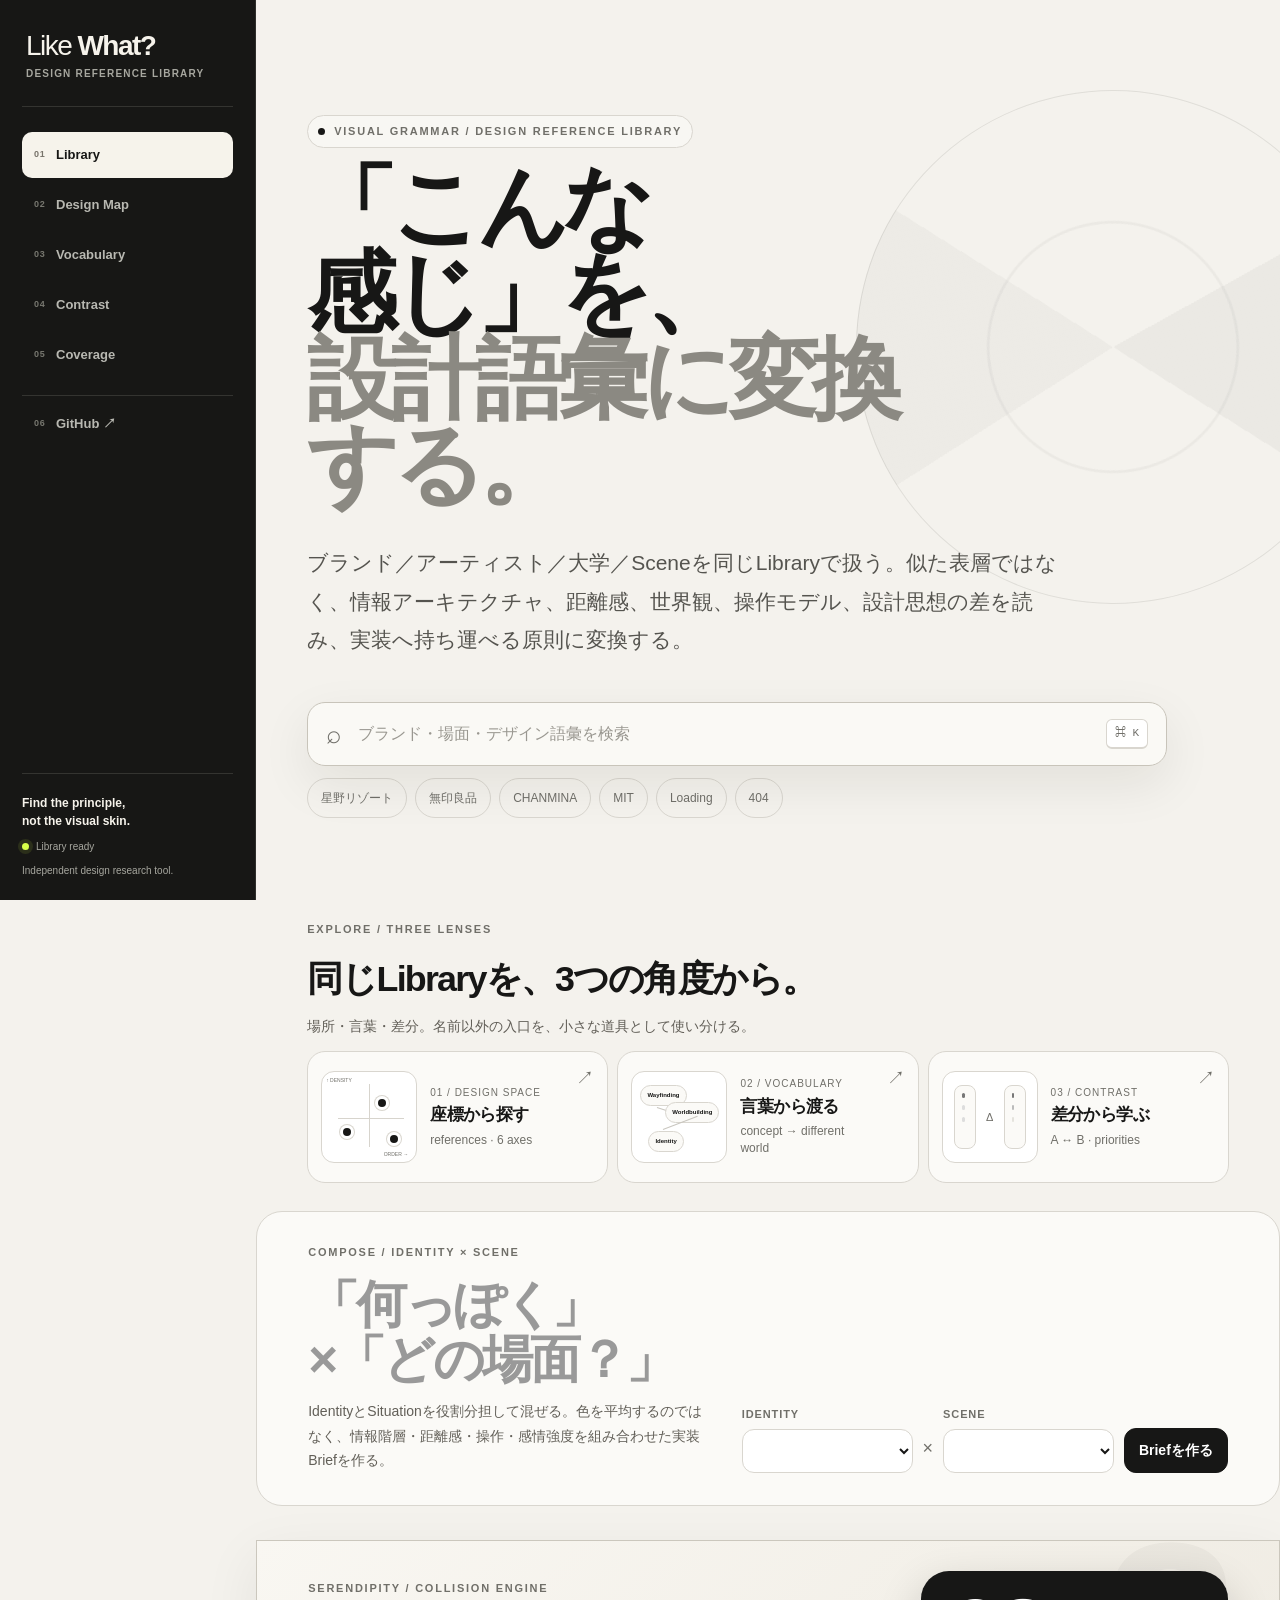
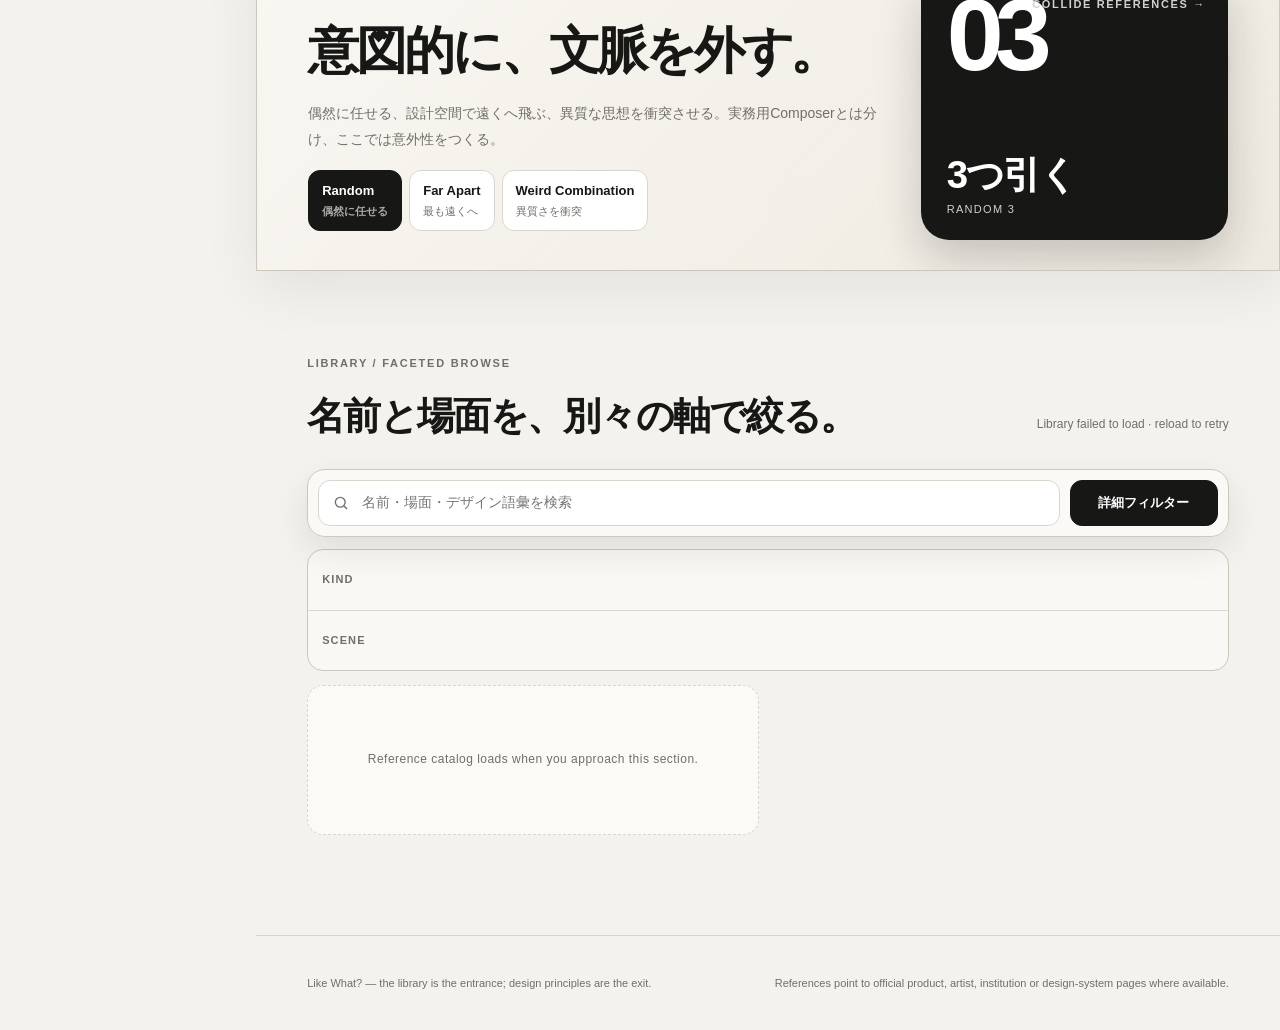
==== index.html @ 8e7f3327 "Modernize responsive layout" ====
<!doctype html>
<html lang="ja">
<head>
  <meta charset="utf-8" />
  <meta name="viewport" content="width=device-width,initial-scale=1" />
  <meta name="description" content="実在サービス・ブランド・カルチャー・大学・Scene参照を、Libraryとして横断し、視覚文法・設計思想・Design Spaceまで分解して探せるデザイン参照ライブラリ。" />
  <title>Like What? — Design reference library</title>
  <link rel="icon" type="image/png" sizes="180x180" href="/likewhat/apple-touch-icon.png?v=20260815">
  <link rel="apple-touch-icon" sizes="180x180" href="/likewhat/apple-touch-icon.png?v=20260815">
  <link rel="icon" href="favicon.svg" type="image/svg+xml" />
  <link rel="stylesheet" href="styles.css?v=20260815-core" />
  <link rel="stylesheet" href="styles-extra.css" />
  <link rel="stylesheet" href="styles-enhancements.css" />
  <link rel="stylesheet" href="styles-qa.css" />
  <link rel="stylesheet" href="styles-home.css" />
  <link rel="stylesheet" href="styles-top-performance.css" />
  <link rel="stylesheet" href="styles-library-v5.css" />
  <link rel="stylesheet" href="styles-pattern-v5.css" />
  <link rel="stylesheet" href="styles-shell-v2.css?v=20260816" />
  <link rel="stylesheet" href="styles-ui-polish.css?v=20260815-ui3" />
</head>
<body>
  <a class="skip-link" href="#main-content">本文へ移動</a>
  <header class="site-header">
    <a class="brandmark" href="./" aria-label="Like What? ホーム"><span>Like</span> What?</a>
    <nav aria-label="Global navigation"><a href="#patterns">Library</a><a href="map.html">Design Map</a><a href="vocabulary.html">Vocabulary</a><a href="compare.html">Contrast</a><a href="coverage.html">Coverage</a><a href="https://github.com/silovar-uk/likewhat" target="_blank" rel="noreferrer">GitHub ↗</a></nav>
  </header>

  <main id="main-content">
    <section class="hero">
      <p class="eyebrow">VISUAL GRAMMAR / DESIGN REFERENCE LIBRARY</p>
      <h1>「こんな感じ」を、<br><em>設計語彙に変換する。</em></h1>
      <p class="hero-copy">ブランド／アーティスト／大学／Sceneを同じLibraryで扱う。似た表層ではなく、情報アーキテクチャ、距離感、世界観、操作モデル、設計思想の差を読み、実装へ持ち運べる原則に変換する。</p>

      <div class="search-shell" role="search">
        <span aria-hidden="true">⌕</span>
        <input id="searchInput" type="search" autocomplete="off" placeholder="ブランド・場面・デザイン語彙を検索" aria-label="ライブラリを検索" />
        <kbd>⌘ K</kbd>
      </div>
      <div class="query-examples" aria-label="検索例">
        <button type="button" data-query="星野リゾート">星野リゾート</button><button type="button" data-query="無印良品">無印良品</button><button type="button" data-query="CHANMINA">CHANMINA</button><button type="button" data-query="MIT">MIT</button><button type="button" data-query="Loading">Loading</button><button type="button" data-query="404">404</button>
      </div>
    </section>

    <section class="explore-hub" aria-labelledby="exploreHubTitle">
      <div class="explore-hub-head"><div><p class="eyebrow">EXPLORE / THREE LENSES</p><h2 id="exploreHubTitle">同じLibraryを、3つの角度から。</h2><p>場所・言葉・差分。名前以外の入口を、小さな道具として使い分ける。</p></div></div>
      <div class="explore-tool-grid">
        <a class="explore-tool" href="map.html"><div class="explore-visual explore-map-visual" aria-hidden="true"><i></i><i></i><i></i><span class="x">ORDER →</span><span class="y">↑ DENSITY</span></div><div class="explore-tool-copy"><small>01 / DESIGN SPACE</small><strong>座標から探す</strong><span id="heroReferenceCount">references · 6 axes</span></div><em aria-hidden="true">↗</em></a>
        <a class="explore-tool" href="vocabulary.html"><div class="explore-visual explore-vocab-visual" aria-hidden="true"><b>Wayfinding</b><b>Worldbuilding</b><b>Identity</b></div><div class="explore-tool-copy"><small>02 / VOCABULARY</small><strong>言葉から渡る</strong><span>concept → different world</span></div><em aria-hidden="true">↗</em></a>
        <a class="explore-tool" href="compare.html"><div class="explore-visual explore-contrast-visual" aria-hidden="true"><div></div><span>Δ</span><div></div></div><div class="explore-tool-copy"><small>03 / CONTRAST</small><strong>差分から学ぶ</strong><span>A ↔ B · priorities</span></div><em aria-hidden="true">↗</em></a>
      </div>
    </section>

    <section class="composer" aria-labelledby="composerTitle">
      <div class="composer-copy"><p class="eyebrow">COMPOSE / IDENTITY × SCENE</p><h2 id="composerTitle"><span>「何っぽく」</span><wbr><span>×「どの場面？」</span></h2><p>IdentityとSituationを役割分担して混ぜる。色を平均するのではなく、情報階層・距離感・操作・感情強度を組み合わせた実装Briefを作る。</p></div>
      <div class="composer-controls"><label>Identity<select id="composerIdentity"></select></label><span>×</span><label>Scene<select id="composerScene"></select></label><button id="composerBuild" type="button">Briefを作る</button></div>
      <div id="composerResult" class="composer-result" aria-live="polite"></div>
    </section>

    <section class="randomizer" aria-labelledby="randomTitle">
      <div class="randomizer-copy"><p class="eyebrow">SERENDIPITY / COLLISION ENGINE</p><h2 id="randomTitle">意図的に、文脈を外す。</h2><p>偶然に任せる、設計空間で遠くへ飛ぶ、異質な思想を衝突させる。実務用Composerとは分け、ここでは意外性をつくる。</p><div id="randomModes" class="random-modes" aria-label="ランダム抽出モード"><button type="button" class="active" data-random-mode="random" aria-pressed="true"><strong>Random</strong><span>偶然に任せる</span></button><button type="button" data-random-mode="far" aria-pressed="false"><strong>Far Apart</strong><span>最も遠くへ</span></button><button type="button" data-random-mode="weird" aria-pressed="false"><strong>Weird Combination</strong><span>異質さを衝突</span></button></div></div>
      <button id="randomDraw" class="random-draw-button" type="button"><span>3つ引く</span><small>Random 3</small></button>
      <div id="randomResults" class="random-results" aria-live="polite"></div>
    </section>

    <section class="browser" id="patterns">
      <div class="browser-head"><div><p class="eyebrow">LIBRARY / FACETED BROWSE</p><h2>名前と場面を、別々の軸で絞る。</h2></div><p id="resultCount" class="count" aria-live="polite">Reference catalog loads on approach.</p></div>
      <div id="activeFilters" class="active-filters" aria-live="polite"></div>
      <div id="facetPanel" class="facet-panel" aria-label="ライブラリ絞り込み">
        <div class="facet-row"><span>Kind</span><div id="kindFilters" class="part-filters"></div></div>
        <div class="facet-row"><span>Scene</span><div id="sceneFilters" class="part-filters"></div></div>
        <div class="facet-row"><span>Domain</span><div id="domainFilters" class="part-filters"></div></div>
        <div class="facet-row"><span>Medium</span><div id="mediumFilters" class="part-filters"></div></div>
        <div class="facet-row"><span>UI Part</span><div id="partFilters" class="part-filters"></div></div>
      </div>
      <details class="brand-filter-disclosure"><summary>Brand / Collection <span id="brandFilterSummary">All</span></summary><div id="brandFilters" class="brand-filters" aria-label="ブランド・コレクションで絞り込む"></div></details>
      <div id="patternGroups" class="pattern-groups"><div class="library-loading-note">Reference catalog loads when you approach this section.</div></div>
      <div id="emptyState" class="empty-state" hidden><strong>近いパターンがまだない。</strong><p>条件を1つ外すか、検索語を短くしてみて。</p></div>
    </section>
  </main>

  <footer><p>Like What? — the library is the entrance; design principles are the exit.</p><p>References point to official product, artist, institution or design-system pages where available.</p></footer>

  <script src="catalog-index.js"></script>
  <script src="shell-v2.js?v=20260816"></script>
  <script src="top-bootstrap.js?v=20260815-ui3"></script>
</body>
</html>
---- styles.css ----
:root{--bg:#f4f2ed;--surface:#fbfaf7;--ink:#171716;--muted:#706f69;--line:#d9d6cf;--soft:#ebe8e1;--radius:22px;--shadow:0 14px 45px rgba(20,20,18,.08);font-family:Inter,-apple-system,BlinkMacSystemFont,"Segoe UI","Noto Sans JP",sans-serif;color:var(--ink);background:var(--bg)}
*{box-sizing:border-box}html{scroll-behavior:smooth}body{margin:0;background:var(--bg);color:var(--ink)}a{color:inherit;text-decoration:none}button,input{font:inherit}button{color:inherit}.site-header{height:66px;display:flex;align-items:center;justify-content:space-between;padding:0 clamp(18px,4vw,60px);border-bottom:1px solid var(--line);position:sticky;top:0;background:rgba(244,242,237,.9);backdrop-filter:blur(16px);z-index:50}.brandmark{font-size:20px;font-weight:750;letter-spacing:-.04em}.brandmark span{font-weight:450}.site-header nav{display:flex;gap:22px;font-size:13px;color:var(--muted)}.site-header nav a:hover{color:var(--ink)}
.hero{padding:clamp(70px,11vw,150px) clamp(20px,7vw,110px) 74px;max-width:1500px;margin:auto}.eyebrow{font-size:11px;font-weight:750;letter-spacing:.16em;color:var(--muted);margin:0 0 16px}.hero h1{font-size:clamp(44px,7vw,100px);letter-spacing:-.07em;line-height:.96;margin:0;max-width:1000px;font-weight:760}.hero h1 em{font-style:normal;color:#8b8982}.hero-copy{max-width:720px;font-size:clamp(16px,2vw,21px);line-height:1.85;color:#55544f;margin:36px 0 42px}.hero-copy strong{color:var(--ink);font-weight:650}.search-shell{max-width:820px;height:64px;display:flex;align-items:center;gap:14px;background:var(--surface);border:1px solid var(--line);border-radius:18px;padding:0 18px;box-shadow:0 8px 30px rgba(20,20,18,.04)}.search-shell>span{font-size:26px;color:var(--muted)}.search-shell input{flex:1;border:0;outline:0;background:transparent;font-size:16px;min-width:0;color:var(--ink)}.search-shell input::placeholder{color:#9a9891}.search-shell kbd{font-size:11px;border:1px solid var(--line);border-bottom-width:2px;border-radius:6px;padding:5px 8px;color:var(--muted);background:#fff}.query-examples{display:flex;gap:8px;flex-wrap:wrap;margin-top:12px}.query-examples button,.part-chip{border:1px solid var(--line);background:transparent;border-radius:999px;padding:8px 11px;font-size:12px;cursor:pointer;color:var(--muted)}.query-examples button:hover,.part-chip:hover{background:var(--surface);color:var(--ink)}
.browser{max-width:1500px;margin:auto;padding:50px clamp(16px,4vw,60px) 100px}.browser-head{display:flex;justify-content:space-between;align-items:flex-end;gap:20px;margin-bottom:24px}.browser-head h2{font-size:clamp(28px,3vw,44px);letter-spacing:-.045em;margin:0}.count{font-size:12px;color:var(--muted)}.brand-filters{display:flex;gap:8px;overflow-x:auto;padding:2px 0 14px;scrollbar-width:none}.brand-filters::-webkit-scrollbar{display:none}.brand-chip{flex:0 0 auto;border:1px solid var(--line);background:transparent;border-radius:14px;padding:11px 13px;display:flex;gap:12px;align-items:center;cursor:pointer}.brand-chip span{font-size:13px;font-weight:650}.brand-chip small{font-size:10px;color:var(--muted)}.brand-chip.active{background:var(--ink);color:#fff;border-color:var(--ink)}.brand-chip.active small{color:#bbb}.secondary-filter-row{border-top:1px solid var(--line);border-bottom:1px solid var(--line);padding:11px 0;display:flex;align-items:center;gap:14px;margin-bottom:52px}.secondary-filter-row>span{font-size:10px;font-weight:700;letter-spacing:.1em;text-transform:uppercase;color:var(--muted);flex:0 0 auto}.part-filters{display:flex;gap:6px;overflow-x:auto;scrollbar-width:none}.part-chip{padding:6px 10px;border:0}.part-chip.active{background:var(--soft);color:var(--ink)}
.brand-section{margin:0 0 74px}.brand-section-head{display:flex;align-items:baseline;gap:12px;margin-bottom:17px}.brand-section-head h3{font-size:24px;letter-spacing:-.04em;margin:0}.brand-section-head span{font-size:11px;color:var(--muted)}.card-grid{display:grid;grid-template-columns:repeat(3,minmax(0,1fr));gap:14px}.pattern-card{background:var(--surface);border:1px solid var(--line);border-radius:var(--radius);overflow:hidden;transition:transform .2s ease,box-shadow .2s ease,border-color .2s ease}.pattern-card:hover{transform:translateY(-3px);box-shadow:var(--shadow);border-color:#c4c1b8}.card-preview{height:210px;padding:16px;background:#e9e7e1;border-bottom:1px solid var(--line);overflow:hidden}.card-body{padding:18px 19px 20px}.card-meta{display:flex;gap:8px;font-size:10px;color:var(--muted);text-transform:uppercase;letter-spacing:.08em}.card-meta span+span:before{content:'·';margin-right:8px}.pattern-card h3{font-size:18px;letter-spacing:-.035em;margin:10px 0 6px}.one-liner{font-size:13px;line-height:1.65;color:#5e5c56;margin:0;min-height:43px}.tag-row{display:flex;gap:5px;flex-wrap:wrap;margin-top:14px}.tag-row span,.detail-tags a,.detail-tags span{font-size:10px;background:var(--soft);border-radius:999px;padding:5px 8px;color:#65635e}.card-arrow{margin-top:18px;border-top:1px solid var(--line);padding-top:13px;font-size:11px;color:var(--muted);display:flex;justify-content:space-between}.empty-state{text-align:center;padding:80px 20px;border:1px dashed var(--line);border-radius:24px;color:var(--muted)}.empty-state strong{color:var(--ink);font-size:20px}
footer{border-top:1px solid var(--line);padding:28px clamp(20px,4vw,60px);display:flex;justify-content:space-between;gap:20px;font-size:11px;color:var(--muted)}
.mini-ui{width:100%;height:100%;border-radius:14px;overflow:hidden;background:#fff;color:#31312f;box-shadow:0 8px 25px rgba(0,0,0,.07);font-family:-apple-system,BlinkMacSystemFont,"Segoe UI",sans-serif}.mini-ui--detail{height:min(56vw,520px);min-height:360px;border-radius:20px;box-shadow:0 25px 60px rgba(0,0,0,.12)}.mini-ui--related{height:120px;border-radius:10px}.mock-line{display:block;height:5px;width:var(--w);background:#d6d5d1;border-radius:999px;margin:8px 0}.mock-line.strong{height:7px;background:#888781}.mock-row{height:27px;display:flex;align-items:center;gap:7px;border-bottom:1px solid #efefed;font-size:8px}.mock-row .mock-line{margin:0}.mock-dot{width:8px;height:8px;border-radius:3px;background:#aaa;flex:0 0 auto}.mock-meta{margin-left:auto;font-size:7px;color:#aaa}.mock-title{font-size:14px;font-weight:700;letter-spacing:-.03em;margin-bottom:10px}.mock-card{background:#fff;border:1px solid #e4e3df;border-radius:9px;padding:9px}.mock-block{height:34px;border-radius:6px;background:#ecebe8;margin-bottom:8px}.mock-block.accent{background:#d8d7d2}.phone-shell{height:100%;max-width:220px;margin:auto;background:#f2f2f0;padding:18px 13px}.grouped{background:#fff;border-radius:10px;padding:0 9px;margin:10px 0}.hero-mock{height:100%;display:flex;flex-direction:column;align-items:center;justify-content:center;position:relative;overflow:hidden;background:#f6f6f4}.mock-kicker{font-size:7px;letter-spacing:.14em}.hero-word{font-size:38px;font-weight:750;letter-spacing:-.07em}.mock-actions{display:flex;gap:6px;margin-top:6px}.mock-actions i{display:block;width:42px;height:14px;border-radius:999px;background:#20201f}.mock-actions i+i{background:#ddd}.hero-object{position:absolute;width:44%;height:40%;border-radius:50% 50% 12% 12%;background:linear-gradient(145deg,#ddd,#888);bottom:-18%;transform:perspective(100px) rotateX(7deg)}.editorial-grid{height:100%;display:grid;grid-template-columns:1.3fr 1fr;grid-template-rows:1fr 1fr;gap:9px;padding:9px}.editorial-big,.editorial-small{border-radius:12px;padding:12px;background:#d8d6d0;display:flex;flex-direction:column;justify-content:flex-end}.editorial-big{grid-row:1/3;background:linear-gradient(150deg,#ccc,#f3f1ed)}.editorial-small.alt{background:#ece8df}.window-mock,.workspace-side{height:100%;display:grid;grid-template-columns:31% 1fr}.window-mock aside,.workspace-side aside{background:#efeeeb;padding:13px 9px}.window-mock main,.workspace-side main{padding:18px}.sheet-scene{position:relative;max-width:none}.back-content{opacity:.45}.sheet{position:absolute;left:0;right:0;bottom:0;height:67%;background:#fff;border-radius:18px 18px 0 0;padding:14px}.grabber{display:block;width:34px;height:4px;border-radius:999px;background:#c7c6c2;margin:0 auto 12px}.wallet{height:100%;position:relative;background:#eee;padding:20px}.pass{position:absolute;left:18%;right:18%;height:65%;border-radius:14px;padding:14px;font-size:9px;font-weight:700;box-shadow:0 5px 14px rgba(0,0,0,.12);background:#d3d1ca}.p1{top:12%;transform:scale(.92)}.p2{top:23%;background:#bfc2bd;transform:scale(.96)}.p3{top:35%;background:#333;color:#fff}.notion main{padding:22px 26px}.doc-title{height:18px;width:55%;border-radius:4px;background:#444;margin-bottom:18px}.table-mock,.dense-list,.deploy{padding:14px;height:100%}.table-head,.dense-toolbar{display:flex;justify-content:space-between;font-weight:700;font-size:11px;padding-bottom:8px;border-bottom:1px solid #ddd}.table-head span,.dense-toolbar span{font-weight:400;color:#999;font-size:8px}.command-scene{height:100%;position:relative;padding:16px}.ghost-page{opacity:.35}.command-box{position:absolute;left:13%;right:13%;top:18%;background:#fff;border:1px solid #ddd;border-radius:11px;box-shadow:0 14px 35px rgba(0,0,0,.14);padding:8px 10px}.command-input{border-bottom:1px solid #eee;padding:8px 4px;font-size:9px;color:#888}.property-mock{padding:22px;height:100%}.property-row{display:grid;grid-template-columns:34% 1fr;align-items:center;border-bottom:1px solid #eee;min-height:30px;font-size:8px;color:#888}.property-row .mock-line{margin:0}.dense-list .mock-row{height:22px}.split-detail{height:100%;display:grid;grid-template-columns:42% 1fr}.list-side{padding:13px;background:#f7f7f5;border-right:1px solid #ddd}.detail-side{padding:20px}.chips{display:flex;gap:5px;margin:12px 0}.chips i,.chip{display:block;width:44px;height:13px;background:#e6e4df;border-radius:999px}.side-top{font-size:9px;font-weight:700;margin-bottom:10px}.repo-mock{padding:13px}.tabs{display:flex;gap:13px;border-bottom:1px solid #ddd;padding:5px;font-size:8px}.tabs b{border-bottom:2px solid #555;padding-bottom:7px}.repo-list{border:1px solid #e1e0dc;border-radius:8px;padding:0 9px;margin-top:10px}.readme{margin-top:10px;border:1px solid #e1e0dc;border-radius:8px;padding:10px;font-size:8px}.issue-mock{height:100%;display:grid;grid-template-columns:1fr 30%;padding:16px;gap:14px}.issue-main{border-right:1px solid #ddd;padding-right:14px}.issue-main .mock-card{margin-bottom:8px}.issue-mock aside{padding-top:26px}.material-grid{height:100%;display:grid;grid-template-columns:1.2fr 1fr;grid-template-rows:1fr 1fr;gap:9px;padding:12px;background:#f4f0f8}.mat-card{border-radius:20px;background:#ddd8e6;padding:13px}.mat-card.big{grid-row:1/3;background:#d1e6da}.mat-card.alt{background:#efe1c9}.three-pane{height:100%;display:grid;grid-template-columns:24% 32% 1fr}.three-pane aside{padding:10px;background:#ecefec}.three-pane section{padding:10px;border-right:1px solid #ddd}.three-pane main{padding:16px}.docs-code{height:100%;display:grid;grid-template-columns:20% 38% 42%}.docs-code aside,.docs-code main{padding:12px}.docs-code aside{border-right:1px solid #ddd}.docs-code pre{margin:0;background:#202124;color:#ddd;padding:17px;font-size:8px;white-space:pre-wrap}.metrics{height:100%;padding:14px}.metric-row{display:grid;grid-template-columns:repeat(3,1fr);gap:7px}.metric-row>div{border:1px solid #e1e0dc;border-radius:9px;padding:9px}.metric-row small{display:block;font-size:6px;color:#888}.metric-row b{font-size:14px}.spark{height:52px;border-bottom:1px solid #ddd;position:relative;margin:9px 0}.spark i{position:absolute;left:4%;right:4%;bottom:10px;height:28px;border-top:2px solid #777;border-radius:50% 30% 0 0;transform:skewY(-8deg)}.chat{height:100%;display:grid;grid-template-columns:28% 1fr}.chat aside{background:#e8e3eb;padding:11px}.chat main{padding:12px;display:flex;flex-direction:column}.messages{flex:1}.messages .mock-card{margin-bottom:8px}.composer{border:1px solid #aaa;border-radius:8px;padding:9px;font-size:8px;color:#999;display:flex;justify-content:space-between}.composer b{background:#333;color:#fff;width:16px;height:16px;border-radius:4px;text-align:center}.composer-scene{height:100%;padding:18px;display:flex;flex-direction:column}.message-lines{flex:1}.rich-box{border:1px solid #aaa;border-radius:10px;padding:10px;font-size:9px;color:#999}.tools{border-top:1px solid #eee;margin-top:20px;padding-top:7px;word-spacing:9px}.tools b{float:right;background:#333;color:#fff;padding:2px 5px;border-radius:4px}.canvas{height:100%;display:grid;grid-template-columns:22% 1fr 25%}.canvas aside,.canvas section{padding:10px;background:#f3f3f1}.canvas main{background:#dadada;display:grid;place-items:center}.artboard{width:55%;height:65%;background:#fff;box-shadow:0 2px 8px #bbb;padding:20px}.artboard div{height:40%;border:1px solid #888}.float-scene{height:100%;position:relative;background:#dedede;display:grid;place-items:center}.selected-box{width:46%;height:42%;background:#fff;border:2px solid #777}.float-tools{position:absolute;bottom:18%;display:flex;gap:5px;background:#222;padding:6px;border-radius:9px;box-shadow:0 8px 20px #aaa}.float-tools i{width:16px;height:16px;border-radius:4px;background:#666}.admin{height:100%;padding:13px;background:#f5f5f3;display:grid;gap:8px}.form-mock{padding:15px}.form-mock section{display:grid;grid-template-columns:35% 1fr;gap:18px;padding:13px 0;border-bottom:1px solid #ddd;font-size:8px}.input{display:block;height:18px;border:1px solid #bbb;border-radius:5px;margin-bottom:6px}.input.short{width:60%}.listing{padding:12px}.search-pill{width:70%;margin:0 auto 12px;border:1px solid #ccc;border-radius:999px;padding:7px 12px;font-size:8px;box-shadow:0 3px 8px #ddd}.listing-grid{display:grid;grid-template-columns:repeat(2,1fr);gap:8px}.listing-grid .mock-card{padding:6px}.listing-grid .mock-block{height:30px}.status-dot{width:8px;height:8px;border-radius:50%;background:#64a578}.status-dot.warn{background:#c9a85a}
.detail-page{max-width:1500px;margin:auto}.detail-hero{padding:54px clamp(18px,5vw,76px) 28px}.breadcrumb{display:flex;gap:8px;font-size:11px;color:var(--muted);margin-bottom:38px}.breadcrumb a{text-decoration:underline;text-underline-offset:3px}.detail-title-row{display:flex;align-items:flex-end;justify-content:space-between;gap:30px;margin-bottom:30px}.detail-title-row h1{font-size:clamp(36px,5vw,72px);line-height:1;letter-spacing:-.06em;margin:0 0 16px;max-width:950px}.detail-lead{font-size:18px;color:var(--muted);margin:0}.source-link{flex:0 0 auto;border:1px solid var(--line);border-radius:14px;padding:12px 14px;font-size:11px;text-align:right}.source-link small{display:block;color:var(--muted);margin-top:4px;max-width:180px}.detail-preview{background:#dfdcd5;border-radius:30px;padding:clamp(14px,3vw,38px)}.detail-grid{display:grid;grid-template-columns:minmax(0,1fr) 300px;gap:70px;padding:70px clamp(18px,5vw,76px)}.detail-main{min-width:0}.detail-block{padding:0 0 66px;margin-bottom:66px;border-bottom:1px solid var(--line)}.detail-block h2{font-size:clamp(25px,3vw,38px);letter-spacing:-.045em;margin:0 0 20px}.large-copy{font-size:clamp(19px,2.2vw,28px);line-height:1.8;letter-spacing:-.025em;max-width:900px}.principle-list{list-style:none;padding:0;margin:30px 0 0}.principle-list li{display:grid;grid-template-columns:48px 1fr;border-top:1px solid var(--line);padding:18px 0}.principle-list li span{font-size:10px;color:var(--muted);padding-top:5px}.principle-list li p{font-size:16px;margin:0}.two-up{display:grid;grid-template-columns:1fr 1fr;gap:45px}.two-up ul{padding-left:18px;line-height:2;color:#575650}.prompt-block{border-bottom:0}.prompt-head{display:flex;justify-content:space-between;gap:20px;align-items:end}.prompt-head button{border:1px solid var(--ink);background:var(--ink);color:#fff;border-radius:999px;padding:10px 17px;font-size:12px;cursor:pointer}.prompt-block pre{white-space:pre-wrap;font-family:inherit;font-size:15px;line-height:1.9;background:#1f1f1d;color:#f0eee8;border-radius:18px;padding:24px;margin-top:18px}.copy-status{font-size:11px;color:var(--muted)}.detail-aside{position:relative}.sticky-note{position:sticky;top:100px;border:1px solid var(--line);border-radius:18px;background:var(--surface);padding:19px}.sticky-note h3{font-size:17px;margin:0 0 15px}.sticky-note hr{border:0;border-top:1px solid var(--line);margin:20px 0}.detail-tags{display:flex;gap:6px;flex-wrap:wrap}.detail-tags a:hover{background:var(--ink);color:#fff}.detail-tags.muted span{background:transparent;border:1px solid var(--line)}.related{padding:0 clamp(18px,5vw,76px) 100px}.related-grid{display:grid;grid-template-columns:repeat(4,1fr);gap:12px}.related-grid a{background:var(--surface);border:1px solid var(--line);border-radius:16px;padding:10px}.related-grid p{font-size:10px;color:var(--muted);margin:10px 3px 4px}.related-grid strong{font-size:12px;display:block;margin:0 3px 7px}.not-found{padding:100px}
@media(max-width:1000px){.card-grid{grid-template-columns:repeat(2,minmax(0,1fr))}.detail-grid{grid-template-columns:1fr;gap:20px}.detail-aside{order:-1}.sticky-note{position:static}.related-grid{grid-template-columns:repeat(2,1fr)}}
@media(max-width:650px){.site-header{height:58px}.site-header nav a:first-child{display:none}.hero{padding-top:58px}.hero h1{font-size:48px}.hero-copy{font-size:15px;line-height:1.75}.search-shell{height:58px;border-radius:15px}.search-shell kbd{display:none}.browser{padding-left:12px;padding-right:12px}.browser-head{align-items:flex-start;flex-direction:column;gap:8px}.secondary-filter-row{display:block}.secondary-filter-row>span{display:block;margin-bottom:7px}.brand-section{margin-bottom:54px}.card-grid{grid-template-columns:1fr;gap:10px}.card-preview{height:196px}.pattern-card h3{font-size:17px}.one-liner{min-height:auto}.detail-hero{padding-top:30px}.detail-title-row{display:block}.source-link{display:inline-block;margin-top:22px;text-align:left}.detail-preview{padding:9px;border-radius:20px}.mini-ui--detail{min-height:290px;height:66vw}.detail-grid{padding-top:50px}.detail-block{margin-bottom:50px;padding-bottom:50px}.two-up{grid-template-columns:1fr;gap:30px}.related-grid{grid-template-columns:1fr 1fr}.related-grid .mini-ui{height:100px}footer{flex-direction:column}.docs-code{grid-template-columns:25% 1fr}.docs-code pre{display:none}.three-pane{grid-template-columns:28% 1fr}.three-pane main{display:none}.canvas{grid-template-columns:22% 1fr}.canvas section{display:none}}
---- styles-extra.css ----
.extra-ui{font-family:-apple-system,BlinkMacSystemFont,"Segoe UI","Noto Sans JP",sans-serif}.extra-tiny{display:inline-block;font-size:6px;line-height:1;background:#222;color:#fff;padding:3px 5px;border-radius:999px;margin-bottom:4px}.extra-head{display:flex;justify-content:space-between;align-items:center;font-size:9px;padding-bottom:8px;border-bottom:2px solid #222}.extra-head span{font-size:7px;color:#777}.extra-cover{width:38px;height:54px;background:#ddd;position:relative;overflow:hidden;box-shadow:0 2px 4px rgba(0,0,0,.12)}.extra-cover span{display:block;height:34%;background:#222}.extra-cover b{display:block;width:65%;height:4px;background:#fff;margin:5px}.extra-cover.c1{background:#ead49c}.extra-cover.c2{background:#c8d8e8}.extra-cover.c3{background:#d8bdcf}.extra-cover.c4{background:#b9d1b0}.omocoro-feed{height:100%;padding:10px;background:#fff}.omocoro-word{font-weight:900;font-size:18px;letter-spacing:-.08em;border-bottom:4px solid #111;padding-bottom:4px;margin-bottom:8px}.omocoro-grid{display:grid;grid-template-columns:1.2fr 1fr;gap:7px}.extra-article{display:grid;grid-template-columns:44% 1fr;gap:6px;border-bottom:1px solid #222;padding-bottom:6px}.extra-thumb{min-height:34px;background:#ddd}.extra-thumb.t1{background:#edd3a9}.extra-thumb.t2{background:#cbdac2}.extra-thumb.t3{background:#c9d6e7}.extra-article small{font-size:5px;color:#777}.omocoro-index{height:100%;padding:13px;background:#fff}.omocoro-index-row{display:grid;grid-template-columns:35px 42px 1fr 36px;align-items:start;gap:5px;padding:6px 0;border-bottom:1px solid #ddd}.omocoro-index-row strong{font-size:8px;line-height:1.35}.omocoro-index-row small,.omocoro-index-row em{font-size:6px;color:#777;font-style:normal}.omocoro-long{height:100%;padding:18px;background:#faf8f1}.omocoro-long-title{font-size:20px;line-height:1.1;font-weight:900;letter-spacing:-.05em;margin-bottom:12px}.fake-chart{height:70px;display:flex;gap:8px;align-items:flex-end;margin:14px 0 10px;border-bottom:1px solid #222}.fake-chart i{display:block;width:18%;height:var(--h);background:#222}.shueisha-portal{height:100%;padding:11px;background:#fff}.shueisha-logo{font-size:10px;font-weight:800;letter-spacing:.18em;margin-bottom:8px}.portal-pick{display:grid;grid-template-columns:35% 1fr;gap:8px;align-items:center;border-top:1px solid #aaa;border-bottom:1px solid #aaa;padding:8px 0}.portal-pick b,.portal-shelf b{font-size:7px;letter-spacing:.12em}.portal-pick div{height:42px;background:linear-gradient(135deg,#d8d8d8,#eee)}.portal-shelf{display:grid;grid-template-columns:55px repeat(4,38px);gap:6px;align-items:end;padding:10px 0}.portal-news{border-top:1px solid #ccc;padding-top:4px}.jump-issue{height:100%;display:grid;grid-template-columns:30% 28% 1fr;grid-template-rows:1fr 26px;background:#fff}.jump-red{background:#e1261c;color:#fff;font-size:13px;font-weight:900;line-height:.9;padding:12px}.jump-cover{margin:10px 5px;background:linear-gradient(145deg,#f5cf46,#df4b34);display:grid;place-items:center;font-size:28px;font-weight:900}.jump-meta{padding:17px 10px}.jump-meta b{font-size:10px}.jump-buttons{display:flex;gap:5px;margin-top:8px}.jump-buttons i{width:42px;height:14px;background:#111;border-radius:2px}.jump-strip{grid-column:1/4;background:#111;color:#fff;font-size:7px;letter-spacing:.08em;padding:8px}.book-shelf{height:100%;padding:12px;background:#f7f7f4}.covers{display:grid;grid-template-columns:repeat(6,1fr);gap:6px;padding:10px 0 14px}.covers .extra-cover{width:100%;height:auto;aspect-ratio:.7}.extra-head.lower{margin-top:3px}.nintendo-bar{display:flex;justify-content:space-between;align-items:center;background:#e60012;color:#fff;padding:7px 9px;font-size:8px}.nintendo-bar b{font-size:10px}.nintendo-topics{height:100%;background:#fff}.topic-grid{display:grid;grid-template-columns:repeat(3,1fr);gap:7px;padding:10px}.topic-card{font-size:7px}.topic-card b{display:block;font-size:8px;line-height:1.35;margin:4px 0}.topic-card small{font-size:6px;color:#777}.topic-img{height:54px;background:#e6e6e6}.topic-img.n0{background:linear-gradient(145deg,#92c9e8,#dce9f0)}.topic-img.n1{background:linear-gradient(145deg,#f4c94a,#f1e5b4)}.topic-img.n2{background:linear-gradient(145deg,#b5d8a4,#e4efe0)}.nintendo-catalog{height:100%;background:#fff}.catalog-section{padding:11px}.catalog-section>strong{font-size:10px}.game-covers{display:grid;grid-template-columns:repeat(4,1fr);gap:6px;margin-top:8px}.game-cover{aspect-ratio:.72;background:#ddd;border-top:9px solid #e60012;position:relative}.game-cover span{position:absolute;top:-8px;left:2px;color:#fff;font-size:4px;font-weight:700}.game-cover.g0{background:#89c6e7}.game-cover.g1{background:#e4c452}.game-cover.g2{background:#98b98d}.game-cover.g3{background:#c8a7d8}.catalog-label{margin:0 11px;padding:7px 9px;border:1px solid #ddd;font-size:7px;font-weight:700}.nintendo-explainer{height:100%;background:#fff}.nintendo-explainer h4{font-size:12px;text-align:center;margin:14px 0 8px}.explain-icons{display:flex;justify-content:center;gap:10px}.explain-icons i{font-style:normal;width:26px;height:26px;border-radius:50%;background:#eee;display:grid;place-items:center;font-size:10px;font-weight:700}.explain-copy{padding:4px 22px}.upgrade-card{display:grid;grid-template-columns:46px 1fr;gap:9px;margin:7px 15px;padding:8px;border:1px solid #ddd}.upgrade-card .game-cover{height:55px}.upgrade-card b{font-size:8px}@media(max-width:650px){.omocoro-grid{grid-template-columns:1fr}.extra-article:nth-child(n+3){display:none}.portal-shelf{grid-template-columns:50px repeat(3,1fr)}.portal-shelf .extra-cover:last-child{display:none}.topic-grid{grid-template-columns:repeat(2,1fr)}.topic-card:last-child{display:none}.covers{grid-template-columns:repeat(4,1fr)}.covers .extra-cover:nth-child(n+5){display:none}}
---- styles-enhancements.css ----
.randomizer{max-width:1380px;margin:0 auto 34px;padding:30px clamp(18px,4vw,54px);border-top:1px solid var(--line);border-bottom:1px solid var(--line);display:grid;grid-template-columns:minmax(0,1fr) auto;gap:28px;align-items:center}.randomizer-copy{max-width:860px}.randomizer-copy h2{font-size:clamp(28px,3.6vw,48px);letter-spacing:-.05em;margin:0 0 12px}.randomizer-copy>p:last-of-type{margin:0;color:var(--muted);font-size:14px;line-height:1.8;max-width:700px}.random-modes{display:flex;gap:7px;flex-wrap:wrap;margin-top:18px}.random-modes button{border:1px solid var(--line);background:#fff;color:var(--ink);border-radius:12px;padding:9px 11px;cursor:pointer;text-align:left;transition:background .15s ease,border-color .15s ease,transform .15s ease}.random-modes button:hover{transform:translateY(-1px);border-color:#aaa59b}.random-modes button.active{background:var(--ink);color:#fff;border-color:var(--ink)}.random-modes strong,.random-modes span{display:block}.random-modes strong{font-size:10px}.random-modes span{font-size:7px;color:var(--muted);margin-top:2px}.random-modes button.active span{color:#aaa}.random-draw-button{min-width:150px;border:1px solid var(--ink);background:var(--ink);color:#fff;border-radius:18px;padding:15px 18px;cursor:pointer;text-align:left;transition:transform .18s ease,box-shadow .18s ease}.random-draw-button:hover{transform:translateY(-2px);box-shadow:0 10px 24px rgba(0,0,0,.12)}.random-draw-button span{display:block;font-size:16px;font-weight:700}.random-draw-button small{display:block;color:#aaa;margin-top:3px;font-size:10px;letter-spacing:.06em;text-transform:uppercase}.random-results{grid-column:1/-1}.random-results:empty{display:none}.random-analysis{display:grid;grid-template-columns:minmax(0,1fr) auto;gap:18px;margin-top:8px;padding:17px 18px;border:1px solid var(--line);border-radius:18px;background:var(--surface);align-items:start}.random-analysis-copy h3{font-size:17px;letter-spacing:-.035em;margin:0 0 6px}.random-analysis-copy>p:last-child{font-size:10px;line-height:1.65;color:var(--muted);margin:0;max-width:660px}.random-metrics{display:flex;gap:7px;flex-wrap:wrap;justify-content:flex-end}.random-metrics span{min-width:82px;border:1px solid var(--line);border-radius:11px;background:#fff;padding:8px 9px}.random-metrics small,.random-metrics b{display:block}.random-metrics small{font-size:6px;letter-spacing:.07em;color:var(--muted)}.random-metrics b{font-size:14px;margin-top:3px;font-variant-numeric:tabular-nums}.collision-brief{grid-column:1/-1;border-top:1px solid var(--line);padding-top:10px}.collision-brief summary{cursor:pointer;font-size:10px;font-weight:700;list-style:none}.collision-brief summary::-webkit-details-marker{display:none}.collision-brief summary:after{content:'＋';float:right;font-weight:400}.collision-brief[open] summary:after{content:'−'}.collision-brief summary span{font-size:7px;color:var(--muted);margin-left:6px;text-transform:uppercase;letter-spacing:.06em}.collision-brief>div{display:grid;grid-template-columns:minmax(0,1fr) auto;gap:12px;align-items:start;margin-top:10px}.collision-brief pre{white-space:pre-wrap;overflow-wrap:anywhere;margin:0;background:#fff;border:1px solid var(--line);border-radius:12px;padding:12px;font:9px/1.7 ui-monospace,SFMono-Regular,Menlo,monospace}.collision-brief button{border:1px solid var(--ink);background:var(--ink);color:#fff;border-radius:10px;padding:9px 11px;font-size:8px;cursor:pointer}.random-grid{display:grid;grid-template-columns:repeat(3,minmax(0,1fr));gap:14px;padding-top:12px}.random-grid .pattern-card{background:#fff}.expert-tag{background:#1f1f1d!important;color:#fff!important}.grammar-block{padding-bottom:74px}.grammar-intro{max-width:760px;color:var(--muted);font-size:14px;line-height:1.8;margin:-5px 0 30px}.lexicon-grid{display:grid;grid-template-columns:repeat(3,minmax(0,1fr));gap:14px}.lexicon-column{border:1px solid var(--line);border-radius:18px;background:var(--surface);padding:18px}.lexicon-column h3{font-size:18px;letter-spacing:-.035em;margin:0 0 14px}.lexicon-column .eyebrow{margin-bottom:7px;font-size:9px}.lexicon-items{display:grid;gap:0}.lexicon-item{padding:13px 0;border-top:1px solid var(--line)}.lexicon-item:first-child{border-top:0;padding-top:2px}.lexicon-item strong{display:block;font-size:12px;line-height:1.35}.lexicon-item>span{display:block;color:var(--muted);font-size:10px;margin-top:3px}.lexicon-item p{font-size:11px;line-height:1.7;color:#5f5d57;margin:7px 0 0}.tag-row .expert-tag{font-size:9px;letter-spacing:.01em}.prompt-block pre{tab-size:2}.detail-lead{max-width:760px}.source-link{transition:background .15s ease}.source-link:hover{background:var(--surface)}.map-entry{max-width:1380px;margin:0 auto 34px;padding:24px clamp(18px,4vw,54px);display:grid;grid-template-columns:minmax(0,1fr) auto;gap:24px;align-items:center}.map-entry h2{font-size:clamp(26px,3vw,42px);letter-spacing:-.05em;margin:0 0 8px}.map-entry>div>p:last-child{margin:0;max-width:680px;color:var(--muted);font-size:12px;line-height:1.75}.map-entry>a{min-width:175px;border:1px solid var(--line);border-radius:18px;background:var(--surface);padding:14px 16px;color:inherit;text-decoration:none;transition:transform .15s ease,border-color .15s ease}.map-entry>a:hover{transform:translateY(-2px);border-color:#aaa59b}.map-entry>a span,.map-entry>a small{display:block}.map-entry>a span{font-size:13px;font-weight:700}.map-entry>a small{font-size:8px;color:var(--muted);margin-top:4px;text-transform:uppercase;letter-spacing:.06em}
@media(max-width:1000px){.random-grid{grid-template-columns:repeat(2,minmax(0,1fr))}.random-grid .pattern-card:last-child{grid-column:1/-1}.lexicon-grid{grid-template-columns:1fr}.lexicon-column{padding:16px 18px}.lexicon-items{display:grid;grid-template-columns:repeat(2,minmax(0,1fr));column-gap:18px}.lexicon-item:nth-child(2){border-top:0;padding-top:2px}.random-analysis{grid-template-columns:1fr}.random-metrics{justify-content:flex-start}}
@media(max-width:650px){.randomizer{margin:0 12px 26px;padding:22px 4px;grid-template-columns:1fr;gap:18px}.random-modes{display:grid;grid-template-columns:1fr}.random-modes button{display:grid;grid-template-columns:1fr auto;align-items:center}.random-modes span{margin:0}.random-draw-button{width:100%;display:flex;justify-content:space-between;align-items:end}.random-draw-button small{margin-top:0}.random-results{grid-column:auto}.random-analysis{padding:14px}.random-metrics{display:grid;grid-template-columns:1fr 1fr}.random-metrics span{min-width:0}.collision-brief>div{grid-template-columns:1fr}.collision-brief button{width:100%}.random-grid{grid-template-columns:1fr;gap:10px}.random-grid .pattern-card:last-child{grid-column:auto}.lexicon-items{grid-template-columns:1fr}.lexicon-item:nth-child(2){border-top:1px solid var(--line);padding-top:13px}.grammar-block{padding-bottom:54px}.map-entry{margin:0 12px 26px;padding:20px 4px;grid-template-columns:1fr;border-top:1px solid var(--line)}.map-entry>a{width:100%}}
---- styles-qa.css ----
/* Phase 9 — shared QA / mobile / accessibility polish */
:root{--focus-ring:0 0 0 3px rgba(23,23,22,.18)}

/* Keyboard visibility */
:where(a,button,input,select,summary,[tabindex]):focus-visible{outline:2px solid var(--ink);outline-offset:3px;box-shadow:var(--focus-ring)}
:where(a,button,input,select,summary,[tabindex]):focus:not(:focus-visible){outline:none}

/* Skip navigation */
.skip-link{position:fixed;left:14px;top:10px;z-index:200;transform:translateY(-160%);background:var(--ink);color:#fff;border-radius:10px;padding:10px 13px;font-size:12px;font-weight:700;transition:transform .15s ease}
.skip-link:focus{transform:translateY(0)}

/* Stable sticky header with an explicit scrollable nav rather than squeezed labels. */
.site-header{min-height:66px;height:auto}
.site-header nav{align-items:center;white-space:nowrap}
.site-header nav a[aria-current="page"]{color:var(--ink);font-weight:700}

/* Better tap targets without making the visual UI bulky. */
:where(.brand-chip,.query-examples button,.random-modes button,.random-draw-button,.map-presets button,.map-control-button,.vocab-category-filters button,#randomTerm,.related-term-list button,.term-search-link,.source-link){min-height:40px}
select,input,button{touch-action:manipulation}

/* Links and buttons should not rely on hover-only movement. */
@media (hover:none){.pattern-card:hover,.random-modes button:hover,.random-draw-button:hover,.map-entry>a:hover,.term-card:hover,.distance-reference:hover{transform:none;box-shadow:none}}

/* Long labels / code / mixed Japanese-English text must wrap instead of escaping cards. */
:where(.pattern-card,.term-card,.map-inspector,.term-inspector,.random-analysis,.collision-brief,.lexicon-column,.space-meta){min-width:0}
:where(.pattern-card h3,.term-card strong,.term-inspector h2,.map-inspector h2,.collision-brief pre,.source-link,.detail-tags,.vocab-pattern strong){overflow-wrap:anywhere;word-break:normal}

/* Scroll targets should clear the sticky header. */
:where(section,[id]){scroll-margin-top:84px}

/* Consistent state indication independent of color. */
button[aria-pressed="true"]{font-weight:700}
.brand-chip[aria-pressed="true"]:after,.part-chip[aria-pressed="true"]:after{content:'✓';font-size:9px;margin-left:2px}

/* Respect OS motion preferences. */
@media (prefers-reduced-motion:reduce){html{scroll-behavior:auto!important}*,*::before,*::after{animation-duration:.01ms!important;animation-iteration-count:1!important;transition-duration:.01ms!important;scroll-behavior:auto!important}}

@media(max-width:760px){
  .site-header{position:sticky;display:grid;grid-template-columns:auto minmax(0,1fr);gap:12px;padding:9px 14px;align-items:center}
  .brandmark{font-size:18px;line-height:1;flex:0 0 auto}
  .site-header nav{min-width:0;overflow-x:auto;overscroll-behavior-inline:contain;scrollbar-width:none;gap:8px;padding:2px 2px 4px}
  .site-header nav::-webkit-scrollbar{display:none}
  .site-header nav a{font-size:11px!important;flex:0 0 auto;border:1px solid var(--line);border-radius:999px;padding:8px 10px;background:rgba(251,250,247,.78)}
  .site-header nav a[aria-current="page"]{background:var(--ink);border-color:var(--ink);color:#fff}
  .hero{padding-top:52px}
  .hero h1{font-size:clamp(42px,13vw,62px)}
  .hero-copy{font-size:15px;line-height:1.78;margin-top:28px}
  .search-shell{height:56px;border-radius:15px;padding:0 14px}
  .search-shell kbd,.vocab-search kbd{display:none}
  .browser{padding-bottom:64px}
  .browser-head{align-items:flex-start;flex-direction:column;gap:7px}
  .secondary-filter-row{align-items:flex-start;flex-direction:column;gap:8px;margin-bottom:34px}
  .part-filters{width:100%;padding-bottom:3px}
  .card-preview{height:190px}
  .pattern-card h3{font-size:17px}
  footer{flex-direction:column;gap:7px;padding-top:22px;padding-bottom:26px}
}

@media(max-width:420px){
  .site-header{grid-template-columns:1fr;gap:7px}
  .site-header nav{margin:0 -2px}
  .hero h1,.vocab-hero h1,.map-hero h1{font-size:40px!important}
  .query-examples{flex-wrap:nowrap;overflow-x:auto;margin-right:-14px;padding-right:14px;scrollbar-width:none}
  .query-examples::-webkit-scrollbar{display:none}
}
---- styles-home.css ----
.explore-hub{max-width:1380px;margin:0 auto 28px;padding:0 clamp(18px,4vw,54px)}.explore-hub-head{display:flex;justify-content:space-between;gap:24px;align-items:end;margin-bottom:13px}.explore-hub-head h2{font-size:clamp(24px,2.8vw,38px);letter-spacing:-.05em;margin:0}.explore-hub-head>div>p:last-child{margin:7px 0 0;max-width:650px;color:var(--muted);font-size:11px;line-height:1.65}.explore-tool-grid{display:grid;grid-template-columns:repeat(3,minmax(0,1fr));gap:9px}.explore-tool{min-height:132px;border:1px solid var(--line);border-radius:18px;background:var(--surface);padding:13px;display:grid;grid-template-columns:96px minmax(0,1fr) auto;gap:13px;align-items:center;overflow:hidden;transition:border-color .15s ease,transform .15s ease,background .15s ease}.explore-tool:hover{transform:translateY(-2px);border-color:#aaa59b;background:#fff}.explore-tool-copy{min-width:0}.explore-tool-copy small,.explore-tool-copy strong,.explore-tool-copy span{display:block}.explore-tool-copy small{font-size:6px;letter-spacing:.1em;color:var(--muted);margin-bottom:6px}.explore-tool-copy strong{font-size:17px;letter-spacing:-.035em;line-height:1.2}.explore-tool-copy span{font-size:9px;line-height:1.55;color:var(--muted);margin-top:6px}.explore-tool>em{font-style:normal;font-size:18px;color:var(--muted);align-self:start}.explore-visual{height:92px;border:1px solid var(--line);border-radius:13px;background:#fff;position:relative;overflow:hidden}.explore-map-visual:before,.explore-map-visual:after{content:'';position:absolute;background:#d7d4cd}.explore-map-visual:before{left:16px;right:12px;top:46px;height:1px}.explore-map-visual:after{top:12px;bottom:15px;left:47px;width:1px}.explore-map-visual i{position:absolute;width:8px;height:8px;border-radius:50%;background:var(--ink);box-shadow:0 0 0 3px #fff,0 0 0 4px var(--line)}.explore-map-visual i:nth-child(1){left:21px;top:56px}.explore-map-visual i:nth-child(2){left:56px;top:27px}.explore-map-visual i:nth-child(3){right:18px;bottom:19px}.explore-map-visual span{position:absolute;font-size:5px;color:var(--muted)}.explore-map-visual .x{right:8px;bottom:4px}.explore-map-visual .y{left:4px;top:5px}.explore-vocab-visual{padding:12px}.explore-vocab-visual:before,.explore-vocab-visual:after{content:'';position:absolute;height:1px;background:#c9c6bf;transform-origin:left center}.explore-vocab-visual:before{width:42px;left:25px;top:35px;transform:rotate(18deg)}.explore-vocab-visual:after{width:37px;left:31px;top:57px;transform:rotate(-21deg)}.explore-vocab-visual b{position:absolute;font-size:6px;border:1px solid var(--line);background:var(--surface);padding:5px 6px;border-radius:999px;font-weight:650}.explore-vocab-visual b:nth-child(1){left:8px;top:13px}.explore-vocab-visual b:nth-child(2){right:7px;top:30px}.explore-vocab-visual b:nth-child(3){left:16px;bottom:10px}.explore-contrast-visual{display:grid;grid-template-columns:1fr 18px 1fr;padding:11px;gap:5px;align-items:center}.explore-contrast-visual>div{height:64px;border:1px solid var(--line);border-radius:8px;padding:7px;background:var(--surface);position:relative}.explore-contrast-visual>div:before{content:'';display:block;width:65%;height:5px;background:#777;border-radius:99px;box-shadow:0 12px 0 #ddd,0 24px 0 #ddd}.explore-contrast-visual>div:last-child:before{width:42%;box-shadow:0 12px 0 #bbb,0 24px 0 #e5e3dd}.explore-contrast-visual>span{font-size:11px;text-align:center;color:var(--muted)}

/* Collision Engine CTA — make the act of drawing three references the visual anchor. */
.randomizer{position:relative;overflow:hidden;border:1px solid #cbc7bd!important;background:linear-gradient(135deg,#f9f7f2 0%,#eeeae1 100%)!important;box-shadow:0 18px 54px rgba(20,20,18,.07)!important}.randomizer:before{content:'3';position:absolute;right:clamp(18px,5vw,64px);top:-34px;font-size:clamp(150px,19vw,300px);line-height:1;font-weight:850;letter-spacing:-.1em;color:rgba(23,23,22,.035);pointer-events:none}.randomizer-copy{position:relative;z-index:1}.randomizer-copy h2{font-size:clamp(32px,4vw,58px)!important;letter-spacing:-.06em!important}.random-draw-button{position:relative;z-index:2;min-width:clamp(220px,24vw,340px)!important;min-height:clamp(180px,21vw,270px)!important;border-radius:28px!important;border:0!important;background:var(--ink)!important;color:#fff!important;padding:24px 26px 22px!important;display:grid!important;grid-template-rows:1fr auto!important;align-content:stretch!important;text-align:left!important;overflow:hidden!important;box-shadow:0 18px 45px rgba(20,20,18,.2)!important;transition:transform .18s ease,box-shadow .18s ease,background .18s ease!important}.random-draw-button:before{content:'03';align-self:start;font-size:clamp(64px,8vw,118px);line-height:.78;font-weight:820;letter-spacing:-.085em;color:#fff}.random-draw-button:after{content:'COLLIDE REFERENCES →';position:absolute;right:22px;top:25px;font-size:7px;font-weight:750;letter-spacing:.15em;color:#9b9b98}.random-draw-button>span{align-self:end;display:block!important;font-size:clamp(27px,3vw,44px)!important;font-weight:760!important;letter-spacing:-.055em!important;line-height:1!important;color:#fff!important}.random-draw-button>small{display:block!important;margin-top:7px!important;font-size:9px!important;letter-spacing:.12em!important;text-transform:uppercase!important;color:#a9a9a5!important}.random-draw-button:hover{transform:translateY(-5px) scale(1.015)!important;box-shadow:0 26px 62px rgba(20,20,18,.27)!important;background:#0b0b0b!important}.random-draw-button:active{transform:translateY(-1px) scale(.99)!important}.random-draw-button:focus-visible{outline:3px solid #fff!important;outline-offset:-7px!important;box-shadow:0 0 0 3px var(--ink),0 26px 62px rgba(20,20,18,.25)!important}.random-modes{position:relative;z-index:2}.random-results{position:relative;z-index:2}

@media(max-width:900px){.explore-tool-grid{grid-template-columns:1fr}.explore-tool{min-height:112px;grid-template-columns:84px minmax(0,1fr) auto}.explore-visual{height:78px}.random-draw-button{min-width:240px!important;min-height:210px!important}}
@media(max-width:650px){.explore-hub{padding:0 14px;margin-bottom:22px}.explore-hub-head{display:block;margin-bottom:10px}.explore-hub-head h2{font-size:25px}.explore-hub-head>div>p:last-child{font-size:10px}.explore-tool-grid{display:flex;overflow-x:auto;scrollbar-width:none;margin-right:-14px;padding-right:14px}.explore-tool-grid::-webkit-scrollbar{display:none}.explore-tool{min-width:270px;min-height:102px;padding:10px;grid-template-columns:72px minmax(0,1fr) auto}.explore-visual{height:68px}.explore-tool-copy strong{font-size:15px}.explore-tool-copy span{font-size:8px}.randomizer:before{font-size:180px;right:-10px;top:18px}.random-draw-button{width:100%!important;min-width:0!important;min-height:164px!important;border-radius:22px!important;padding:20px 22px!important;grid-template-columns:110px 1fr!important;grid-template-rows:1fr auto!important}.random-draw-button:before{grid-row:1/3;align-self:center;font-size:82px}.random-draw-button:after{right:20px;top:20px}.random-draw-button>span{grid-column:2;font-size:32px!important;align-self:end}.random-draw-button>small{grid-column:2;margin-top:5px!important}}
@media(max-width:420px){.explore-tool{min-width:248px}.random-draw-button{grid-template-columns:88px 1fr!important;min-height:148px!important}.random-draw-button:before{font-size:68px}.random-draw-button>span{font-size:28px!important}}
@media(prefers-reduced-motion:reduce){.random-draw-button{transition:none!important}.random-draw-button:hover{transform:none!important}}
---- styles-top-performance.css ----
/* TOP performance: keep offscreen cards cheap until they approach the viewport. */
.library-group-card{content-visibility:auto;contain-intrinsic-size:430px 380px}.lw-lazy-preview{position:absolute;inset:0;display:grid;place-items:end start;padding:8px;border-radius:inherit;background:linear-gradient(135deg,#f1efea,#dedad2);overflow:hidden}.lw-lazy-preview:before,.lw-lazy-preview:after{content:'';position:absolute;border:1px solid #cbc6bc;border-radius:999px;opacity:.75}.lw-lazy-preview:before{width:56%;height:38%;left:12%;top:19%;transform:rotate(-8deg)}.lw-lazy-preview:after{width:44%;height:31%;right:8%;bottom:20%;transform:rotate(11deg)}.lw-lazy-preview span{position:relative;z-index:2;max-width:88%;padding:4px 6px;border-radius:6px;background:#ffffffd9;font-size:5px;line-height:1.2;color:#77736b;white-space:nowrap;overflow:hidden;text-overflow:ellipsis}.lw-lazy-preview i{position:absolute;left:8px;right:8px;top:8px;height:1px;background:#d4d0c8}.library-loading-note{min-height:150px;display:grid;place-items:center;border:1px dashed var(--line);border-radius:16px;background:var(--surface);color:var(--muted);font-size:8px;letter-spacing:.04em}
@media(max-width:620px){.library-group-card{contain-intrinsic-size:414px 340px}}
---- styles-library-v5.css ----
.facet-panel{border:1px solid var(--line);border-radius:18px;background:rgba(251,250,247,.72);margin:0 0 14px;overflow:hidden}.facet-row{display:grid;grid-template-columns:92px minmax(0,1fr);align-items:center;gap:10px;padding:10px 12px;border-top:1px solid var(--line)}.facet-row:first-child{border-top:0}.facet-row>span{font-size:9px;font-weight:750;letter-spacing:.1em;text-transform:uppercase;color:var(--muted)}.facet-row .part-filters{padding:0}.facet-row[hidden]{display:none}.part-chip small{font-size:8px;color:var(--muted);margin-left:3px}.part-chip.active small{color:inherit;opacity:.65}.active-filters{display:flex;gap:7px;flex-wrap:wrap;margin:0 0 10px}.active-filters:empty{display:none}.active-filter{border:1px solid var(--ink);background:var(--ink);color:#fff;border-radius:999px;padding:6px 9px;font-size:9px;cursor:pointer}.active-filter b{font-weight:500;color:#aaa;margin-right:5px}.brand-filter-disclosure{margin:0 0 42px;border-bottom:1px solid var(--line);padding-bottom:12px}.brand-filter-disclosure summary{cursor:pointer;list-style:none;font-size:10px;font-weight:750;letter-spacing:.08em;text-transform:uppercase;color:var(--muted);display:flex;justify-content:space-between}.brand-filter-disclosure summary::-webkit-details-marker{display:none}.brand-filter-disclosure[open] summary{margin-bottom:10px}.brand-filter-disclosure summary span{font-weight:500;letter-spacing:0;text-transform:none}.library-group-card[data-entry-kind="institution"] .library-group-main header small{color:#625e56}.library-group-card[data-entry-kind="scene"] .library-group-main header small{color:#74554d}.library-group-main.is-direct{position:relative}.library-group-main.is-direct:after{content:'1 PATTERN · DIRECT';position:absolute;right:14px;top:12px;font-size:6px;letter-spacing:.08em;color:var(--muted)}.sort-facet-row .library-sort{display:flex;gap:7px;align-items:center}.sort-facet-row select{border:1px solid var(--line);border-radius:10px;background:#fff;padding:8px 10px;font-size:10px}.sort-reroll{border:1px solid var(--line);background:#fff;border-radius:10px;padding:7px 10px;cursor:pointer}.composer{max-width:1380px;margin:0 auto 34px;padding:32px clamp(18px,4vw,54px);border:1px solid var(--line);border-radius:26px;background:var(--surface);display:grid;grid-template-columns:minmax(0,.9fr) minmax(420px,1.1fr);gap:36px;align-items:end}.composer-copy h2{font-size:clamp(30px,4vw,54px);letter-spacing:-.055em;margin:0 0 12px}.composer-copy>p:last-child{font-size:12px;line-height:1.8;color:var(--muted);margin:0;max-width:620px}.composer-controls{display:grid;grid-template-columns:1fr auto 1fr auto;gap:10px;align-items:end}.composer-controls label{font-size:9px;font-weight:700;letter-spacing:.08em;text-transform:uppercase;color:var(--muted)}.composer-controls select{display:block;width:100%;margin-top:6px;border:1px solid var(--line);background:#fff;border-radius:12px;padding:11px 12px;color:var(--ink);font-size:12px}.composer-controls>span{align-self:center;margin-top:18px;color:var(--muted)}.composer-controls button{border:1px solid var(--ink);background:var(--ink);color:#fff;border-radius:12px;padding:11px 14px;cursor:pointer;font-size:11px;font-weight:700}.composer-result{grid-column:1/-1}.composer-result:empty{display:none}.composer-brief{border-top:1px solid var(--line);padding-top:18px;display:grid;grid-template-columns:repeat(2,minmax(0,1fr));gap:14px}.composer-brief article{border:1px solid var(--line);border-radius:16px;background:#fff;padding:16px}.composer-brief article.full{grid-column:1/-1}.composer-brief small,.composer-brief strong{display:block}.composer-brief small{font-size:7px;letter-spacing:.1em;color:var(--muted)}.composer-brief strong{font-size:15px;margin-top:5px}.composer-brief p{font-size:10px;line-height:1.7;color:#5f5d57;margin:9px 0 0}.composer-brief pre{white-space:pre-wrap;overflow-wrap:anywhere;margin:10px 0 0;background:#f6f4ef;border-radius:12px;padding:13px;font:9px/1.75 ui-monospace,SFMono-Regular,Menlo,monospace}.composer-copy-button{margin-top:10px;border:1px solid var(--ink);background:var(--ink);color:#fff;border-radius:9px;padding:8px 10px;font-size:9px;cursor:pointer}.scene-lifecycle-badge{display:inline-flex;gap:5px;align-items:center}.scene-lifecycle-badge:before{content:'';width:5px;height:5px;border-radius:50%;background:currentColor;opacity:.55}@media(max-width:900px){.composer{grid-template-columns:1fr}.composer-controls{grid-template-columns:1fr auto 1fr}.composer-controls button{grid-column:1/-1}.composer-brief{grid-template-columns:1fr}.composer-brief article.full{grid-column:auto}}@media(max-width:650px){.facet-row{grid-template-columns:1fr;padding:9px 10px}.facet-row>span{padding-left:3px}.brand-filter-disclosure{margin-bottom:30px}.composer{margin:0 12px 26px;padding:22px 16px;border-radius:20px;gap:22px}.composer-controls{grid-template-columns:1fr}.composer-controls>span{display:none}.composer-controls button{grid-column:auto}.composer-copy h2{font-size:31px}}
---- styles-pattern-v5.css ----
.pattern-utility-bar{display:flex;gap:7px;flex-wrap:wrap;margin-top:14px}.pattern-utility-bar button{border:1px solid var(--line);background:var(--surface);border-radius:999px;padding:7px 10px;font-size:9px;cursor:pointer}.pattern-utility-bar button.active{background:var(--ink);border-color:var(--ink);color:#fff}.context-neighbors{margin:0 auto 36px;max-width:1380px;padding:0 clamp(18px,4vw,54px)}.context-neighbors-head{display:flex;justify-content:space-between;gap:20px;align-items:end;margin-bottom:12px}.context-neighbors-head h2{font-size:clamp(25px,3vw,38px);letter-spacing:-.045em;margin:0}.context-neighbors-head p:last-child{font-size:10px;line-height:1.7;color:var(--muted);max-width:560px}.context-neighbor-grid{display:grid;grid-template-columns:repeat(2,minmax(0,1fr));gap:12px}.context-neighbor{display:grid;grid-template-columns:150px minmax(0,1fr);gap:15px;border:1px solid var(--line);border-radius:18px;background:var(--surface);padding:12px}.context-neighbor-preview{height:118px;overflow:hidden;border-radius:12px}.context-neighbor-copy small,.context-neighbor-copy strong,.context-neighbor-copy span{display:block}.context-neighbor-copy small{font-size:7px;letter-spacing:.1em;color:var(--muted)}.context-neighbor-copy strong{font-size:15px;margin:4px 0}.context-neighbor-copy span{font-size:9px;color:var(--muted)}.context-neighbor-copy p{font-size:10px;line-height:1.65;color:#5f5d57;margin:8px 0}.context-neighbor-diffs{display:flex;gap:5px;flex-wrap:wrap}.context-neighbor-diffs b{font-size:7px;background:var(--soft);border-radius:999px;padding:4px 6px}.provenance-block{border:1px solid var(--line);border-radius:18px;background:#faf9f5;padding:17px;margin-top:18px}.provenance-block h3{font-size:15px;margin:0 0 8px}.provenance-grid{display:grid;grid-template-columns:repeat(2,minmax(0,1fr));gap:9px}.provenance-grid div{border-top:1px solid var(--line);padding-top:9px}.provenance-grid small,.provenance-grid strong{display:block}.provenance-grid small{font-size:7px;letter-spacing:.08em;color:var(--muted)}.provenance-grid strong{font-size:10px;margin-top:3px}.provenance-block p{font-size:9px;line-height:1.7;color:var(--muted);margin:10px 0 0}.library-memory{margin:0 0 14px}.memory-tabs{display:flex;gap:7px;flex-wrap:wrap}.memory-tabs button{border:1px solid var(--line);background:var(--surface);border-radius:999px;padding:7px 10px;font-size:9px;cursor:pointer}.memory-tabs button.active{background:var(--ink);color:#fff}.memory-tabs small{font-size:7px;opacity:.6}.memory-panel{border:1px solid var(--line);border-radius:16px;background:var(--surface);padding:12px;margin-top:8px}.memory-panel-head{display:flex;justify-content:space-between;align-items:center;margin-bottom:9px}.memory-panel-head strong{font-size:11px}.memory-panel-head button{border:0;background:transparent;color:var(--muted);cursor:pointer;font-size:9px}.memory-items{display:grid;grid-template-columns:repeat(3,minmax(0,1fr));gap:7px}.memory-items article{position:relative;border:1px solid var(--line);border-radius:11px;background:#fff;padding:10px}.memory-items article>a{display:block;padding-right:20px}.memory-items small,.memory-items strong,.memory-items span{display:block}.memory-items small{font-size:6px;color:var(--muted)}.memory-items strong{font-size:10px;margin:3px 0}.memory-items span{font-size:8px;line-height:1.5;color:var(--muted)}.memory-items article>button{position:absolute;right:6px;top:6px;border:0;background:transparent;color:var(--muted);cursor:pointer}.memory-compare-action{display:inline-block;margin-top:9px;border:1px solid var(--ink);background:var(--ink);color:#fff;border-radius:9px;padding:8px 10px;font-size:9px}.memory-empty{font-size:9px;color:var(--muted)}@media(max-width:760px){.context-neighbor-grid{grid-template-columns:1fr}.context-neighbor{grid-template-columns:110px minmax(0,1fr)}.context-neighbor-preview{height:100px}.memory-items{grid-template-columns:1fr}.provenance-grid{grid-template-columns:1fr}}
---- styles-shell-v2.css ----
/*
 * Like What? shell v2
 * Desktop: fixed navigation rail + generous content canvas.
 * Mobile/tablet: full-width content + compact off-canvas navigation.
 * Loaded immediately before styles-ui-polish.css on every public page.
 */

:root {
  --lw-rail-width: 256px;
  --lw-mobile-header: 64px;
  --lw-dark: #171715;
  --lw-dark-soft: #242421;
  --lw-paper: #f4f2ed;
  --lw-accent: #d7ff49;
  --lw-content-gutter: clamp(20px, 4vw, 64px);
}

body.lw-shell-ready {
  min-width: 0;
}

.sr-only {
  position: absolute !important;
  width: 1px !important;
  height: 1px !important;
  padding: 0 !important;
  margin: -1px !important;
  overflow: hidden !important;
  clip: rect(0, 0, 0, 0) !important;
  white-space: nowrap !important;
  border: 0 !important;
}

.lw-menu-button,
.lw-nav-scrim,
.lw-filter-scrim,
.lw-filter-sheet-head {
  display: none;
}

.site-header .lw-brand-kicker {
  display: block;
  margin-top: 7px;
  color: #a7a79f;
  font-size: 10px;
  font-weight: 700;
  line-height: 1.4;
  letter-spacing: .12em;
  text-transform: uppercase;
}

.site-header nav a {
  position: relative;
}

.site-header nav a .lw-nav-index {
  width: 22px;
  color: #77776f;
  font-size: 9px;
  font-variant-numeric: tabular-nums;
  letter-spacing: .08em;
}

.site-header .lw-rail-footer {
  display: grid;
  gap: 8px;
  margin-top: auto;
  padding-top: 20px;
  border-top: 1px solid #343430;
  color: #a7a79f;
  font-size: 10px;
  line-height: 1.55;
}

.site-header .lw-rail-footer strong {
  color: #f6f3eb;
  font-size: 12px;
}

.site-header .lw-rail-status {
  display: inline-flex;
  align-items: center;
  gap: 7px;
}

.site-header .lw-rail-status::before {
  width: 7px;
  height: 7px;
  border-radius: 50%;
  background: var(--lw-accent);
  box-shadow: 0 0 0 4px rgb(215 255 73 / 10%);
  content: '';
}

/* Home hero: editorial statement first, tools second. */
.lw-home .hero {
  position: relative;
  isolation: isolate;
  min-height: min(820px, calc(100dvh - 16px));
  padding: clamp(68px, 9vw, 132px) var(--lw-content-gutter) clamp(72px, 8vw, 112px);
  overflow: hidden;
}

.lw-home .hero::before {
  position: absolute;
  z-index: -1;
  top: clamp(48px, 7vw, 108px);
  right: clamp(-150px, -7vw, -48px);
  width: clamp(320px, 40vw, 660px);
  aspect-ratio: 1;
  border: 1px solid rgb(23 23 21 / 9%);
  border-radius: 50%;
  background:
    radial-gradient(circle at 50% 50%, transparent 0 34%, rgb(23 23 21 / 4%) 34.2% 34.7%, transparent 35%),
    conic-gradient(from 18deg, transparent 0 15%, rgb(23 23 21 / 4%) 15% 32%, transparent 32% 64%, rgb(23 23 21 / 3%) 64% 82%, transparent 82%);
  content: '';
  transform: rotate(-11deg);
}

.lw-home .hero .eyebrow {
  display: inline-flex;
  align-items: center;
  gap: 9px;
  padding: 7px 10px;
  border: 1px solid var(--line);
  border-radius: 999px;
  background: rgb(251 250 247 / 64%);
}

.lw-home .hero .eyebrow::before {
  width: 7px;
  height: 7px;
  border-radius: 50%;
  background: var(--ink);
  content: '';
}

.lw-home .hero h1 {
  max-width: 12ch;
  text-wrap: balance;
}

.lw-home .hero-copy {
  max-width: 760px;
}

.lw-home .search-shell {
  position: relative;
  z-index: 2;
  max-width: 860px;
  border-color: #c8c4ba;
  background: rgb(251 250 247 / 90%);
  box-shadow: 0 18px 50px rgb(20 20 18 / 8%);
}

.lw-home .explore-hub,
.lw-home .composer,
.lw-home .randomizer {
  max-width: 1480px;
}

/* Library command bar and progressive filter disclosure. */
.lw-library-toolbar {
  position: sticky;
  z-index: 28;
  top: 14px;
  display: grid;
  grid-template-columns: minmax(220px, 1fr) auto;
  gap: 10px;
  margin: 0 0 12px;
  padding: 10px;
  border: 1px solid #ccc8be;
  border-radius: 18px;
  background: rgb(251 250 247 / 91%);
  box-shadow: 0 14px 36px rgb(20 20 18 / 9%);
  backdrop-filter: blur(18px);
}

.lw-library-search {
  display: flex;
  align-items: center;
  gap: 10px;
  min-width: 0;
  min-height: 46px;
  padding: 0 13px;
  border: 1px solid var(--line);
  border-radius: 12px;
  background: #fff;
}

.lw-library-search svg {
  width: 18px;
  height: 18px;
  flex: 0 0 auto;
  color: var(--muted);
}

.lw-library-search input {
  width: 100%;
  min-width: 0;
  min-height: 44px !important;
  border: 0;
  outline: 0;
  background: transparent;
  color: var(--ink);
  font-size: 14px !important;
}

.lw-filter-button {
  display: inline-flex;
  align-items: center;
  justify-content: center;
  gap: 9px;
  min-width: 148px;
  min-height: 46px;
  padding: 0 15px;
  border: 1px solid var(--ink);
  border-radius: 12px;
  background: var(--ink);
  color: #fff;
  cursor: pointer;
  font-size: 13px;
  font-weight: 700;
}

.lw-filter-button .lw-filter-count {
  display: none;
  min-width: 21px;
  height: 21px;
  place-items: center;
  padding: 0 5px;
  border-radius: 999px;
  background: var(--lw-accent);
  color: #171715;
  font-size: 10px;
}

.lw-filter-button.has-filters .lw-filter-count {
  display: grid;
}

.lw-filter-sheet {
  margin-bottom: 14px;
}

.lw-filter-sheet .facet-panel {
  margin-bottom: 0;
  border-color: #cbc7bc;
  border-radius: 16px;
  background: rgb(251 250 247 / 82%);
}

.lw-filter-sheet .facet-row {
  grid-template-columns: 112px minmax(0, 1fr);
  min-height: 60px;
  padding: 10px 14px;
}

.lw-filter-sheet:not(.is-advanced-open) .facet-row:has(#domainFilters),
.lw-filter-sheet:not(.is-advanced-open) .facet-row:has(#mediumFilters),
.lw-filter-sheet:not(.is-advanced-open) .facet-row:has(#partFilters),
.lw-filter-sheet:not(.is-advanced-open) .brand-filter-disclosure {
  display: none;
}

.lw-filter-sheet .brand-filter-disclosure {
  margin: 10px 0 0;
  padding: 13px 4px 11px;
}

.lw-filter-sheet.is-advanced-open .brand-filter-disclosure {
  display: block;
}

.active-filters {
  margin-bottom: 12px;
}

.active-filter {
  min-height: 34px !important;
  border-radius: 9px;
}

/* The available width is more valuable than squeezing in a third tiny card. */
#patternGroups.pattern-groups {
  grid-template-columns: repeat(2, minmax(0, 1fr));
  gap: 18px;
}

.library-group-card {
  height: 458px;
  border-radius: 20px;
  background: #fbfaf7;
}

.library-group-main {
  grid-template-rows: 82px 218px minmax(0, 1fr) 46px;
}

.library-group-main > header {
  padding: 16px 18px 12px;
}

.library-group-main > header h3 {
  margin-top: 7px;
  font-size: 23px;
}

.library-group-preview {
  padding: 10px;
}

.group-pattern-list {
  padding: 11px 17px 9px;
}

.group-pattern-list > div {
  min-height: 28px;
  padding: 6px 0;
}

.library-group-main > footer {
  margin-inline: 17px;
}

.library-group-card,
.term-card,
.spatial-gap-card,
.brand-pattern-card {
  content-visibility: auto;
  contain-intrinsic-size: auto 458px;
}

@media (min-width: 1024px) {
  body.lw-shell-ready {
    padding-left: var(--lw-rail-width);
  }

  .site-header.site-header {
    position: fixed;
    inset: 0 auto 0 0;
    z-index: 100;
    display: flex;
    width: var(--lw-rail-width);
    height: 100dvh;
    min-height: 100dvh;
    flex-direction: column;
    align-items: stretch;
    justify-content: flex-start;
    gap: 0;
    padding: 30px 22px 22px;
    border: 0;
    border-right: 1px solid #2f2f2b;
    background: var(--lw-dark);
    color: #f6f3eb;
    backdrop-filter: none;
  }

  .site-header .brandmark {
    padding: 2px 4px 25px;
    border-bottom: 1px solid #343430;
    color: #f6f3eb;
    font-size: 28px;
    line-height: 1;
    letter-spacing: -.055em;
  }

  .site-header.site-header nav {
    display: grid;
    gap: 4px;
    margin-top: 25px;
    color: #b8b8b1;
  }

  .site-header.site-header nav a {
    display: flex;
    align-items: center;
    min-height: 46px;
    padding: 10px 12px;
    border: 0;
    border-radius: 10px;
    color: inherit;
    font-size: 13px;
    font-weight: 650;
    transition: color .16s ease, background .16s ease, transform .16s ease;
  }

  .site-header.site-header nav a:hover {
    border: 0;
    background: var(--lw-dark-soft);
    color: #fff;
    transform: translateX(2px);
  }

  .site-header.site-header nav a[aria-current='page'],
  .lw-home .site-header.site-header nav a:first-child {
    border: 0;
    background: #f6f3eb;
    color: #171715;
  }

  .site-header.site-header nav a[aria-current='page'] .lw-nav-index,
  .lw-home .site-header.site-header nav a:first-child .lw-nav-index {
    color: #77736a;
  }

  .site-header.site-header nav a.lw-external {
    margin-top: 13px;
    border-top: 1px solid #343430;
    border-radius: 0;
    padding-top: 18px;
  }

  footer {
    padding-inline: var(--lw-content-gutter);
  }
}

@media (min-width: 1500px) {
  #patternGroups.pattern-groups {
    grid-template-columns: repeat(3, minmax(0, 1fr));
  }
}

@media (max-width: 1023px) {
  body.lw-shell-ready {
    padding-top: var(--lw-mobile-header);
  }

  body.lw-nav-open,
  body.lw-filters-open {
    overflow: hidden;
  }

  .site-header.site-header {
    position: fixed;
    inset: 0 0 auto;
    z-index: 100;
    display: flex;
    width: 100%;
    height: var(--lw-mobile-header);
    min-height: var(--lw-mobile-header);
    align-items: center;
    justify-content: space-between;
    gap: 12px;
    padding: 0 14px 0 17px;
    border: 0;
    border-bottom: 1px solid var(--line);
    background: rgb(244 242 237 / 92%);
    color: var(--ink);
    backdrop-filter: blur(18px);
  }

  .site-header .brandmark {
    z-index: 2;
    color: var(--ink);
    font-size: 22px;
  }

  .site-header .lw-brand-kicker,
  .site-header .lw-rail-footer {
    display: none;
  }

  .lw-menu-button {
    position: relative;
    z-index: 103;
    display: grid;
    width: 44px;
    height: 44px;
    min-height: 44px !important;
    place-items: center;
    padding: 0;
    border: 1px solid var(--line);
    border-radius: 12px;
    background: #fbfaf7;
    color: var(--ink);
    cursor: pointer;
  }

  .lw-menu-button span,
  .lw-menu-button::before,
  .lw-menu-button::after {
    position: absolute;
    width: 18px;
    height: 1.5px;
    background: currentColor;
    content: '';
    transition: transform .2s ease, opacity .2s ease;
  }

  .lw-menu-button::before { transform: translateY(-6px); }
  .lw-menu-button::after { transform: translateY(6px); }
  .lw-nav-open .lw-menu-button { border-color: #44443e; background: #242421; color: #fff; }
  .lw-nav-open .lw-menu-button span { opacity: 0; }
  .lw-nav-open .lw-menu-button::before { transform: rotate(45deg); }
  .lw-nav-open .lw-menu-button::after { transform: rotate(-45deg); }

  .site-header.site-header nav {
    position: fixed;
    z-index: 102;
    inset: 0 0 0 auto;
    display: flex;
    width: min(86vw, 380px);
    height: 100dvh;
    min-width: 0;
    flex-direction: column;
    align-items: stretch;
    gap: 6px;
    overflow: auto;
    padding: 88px 22px 28px;
    background: var(--lw-dark);
    color: #c5c5bd;
    box-shadow: -24px 0 60px rgb(0 0 0 / 20%);
    transform: translateX(105%);
    transition: transform .24s ease;
  }

  .lw-nav-open .site-header.site-header nav {
    transform: translateX(0);
  }

  .site-header.site-header nav a,
  .site-header.site-header nav a:first-child {
    display: flex;
    min-height: 50px;
    flex: 0 0 auto;
    align-items: center;
    padding: 10px 12px;
    border: 0;
    border-radius: 10px;
    background: transparent;
    color: inherit;
    font-size: 14px !important;
    font-weight: 650;
  }

  .site-header.site-header nav a[aria-current='page'],
  .lw-home .site-header.site-header nav a:first-child {
    background: #f6f3eb;
    color: #171715;
  }

  .site-header.site-header nav a.lw-external {
    margin-top: 14px;
    padding-top: 18px;
    border-top: 1px solid #373732;
    border-radius: 0;
  }

  .lw-nav-scrim,
  .lw-filter-scrim {
    position: fixed;
    z-index: 99;
    inset: 0;
    display: block;
    width: 100%;
    height: 100%;
    min-height: 0 !important;
    padding: 0;
    border: 0;
    background: rgb(0 0 0 / 46%);
    opacity: 0;
    pointer-events: none;
    transition: opacity .2s ease;
  }

  .lw-nav-open .lw-nav-scrim,
  .lw-filters-open .lw-filter-scrim {
    opacity: 1;
    pointer-events: auto;
  }

  .lw-home .hero {
    min-height: 0;
    padding: 52px 18px 62px;
  }

  .lw-home .hero::before {
    top: 70px;
    right: -180px;
    width: 440px;
    opacity: .76;
  }

  .lw-home .hero h1 {
    max-width: 10ch;
    font-size: clamp(44px, 11vw, 72px) !important;
  }

  .lw-home .hero-copy {
    margin-block: 27px 32px;
    font-size: 16px;
    line-height: 1.8;
  }

  .lw-library-toolbar {
    top: calc(var(--lw-mobile-header) + 8px);
  }

  .lw-filter-sheet {
    position: fixed;
    z-index: 120;
    inset: 0 0 0 auto;
    width: min(92vw, 480px);
    height: 100dvh;
    margin: 0;
    overflow: auto;
    overscroll-behavior: contain;
    padding: 0 16px 28px;
    background: var(--lw-paper);
    box-shadow: -24px 0 70px rgb(0 0 0 / 24%);
    transform: translateX(105%);
    transition: transform .24s ease;
  }

  .lw-filters-open .lw-filter-sheet {
    transform: translateX(0);
  }

  .lw-filter-sheet-head {
    position: sticky;
    z-index: 2;
    top: 0;
    display: flex;
    min-height: 72px;
    align-items: center;
    justify-content: space-between;
    margin: 0 -16px 14px;
    padding: 0 16px;
    border-bottom: 1px solid var(--line);
    background: rgb(244 242 237 / 94%);
    backdrop-filter: blur(16px);
  }

  .lw-filter-sheet-head strong {
    font-size: 20px;
    letter-spacing: -.035em;
  }

  .lw-filter-close {
    width: 44px;
    height: 44px;
    min-height: 44px !important;
    padding: 0;
    border: 1px solid var(--line);
    border-radius: 12px;
    background: #fff;
    cursor: pointer;
    font-size: 22px !important;
  }

  .lw-filter-sheet .facet-panel {
    overflow: visible;
    background: #fbfaf7;
  }

  .lw-filter-sheet .facet-row,
  .lw-filter-sheet:not(.is-advanced-open) .facet-row:has(#domainFilters),
  .lw-filter-sheet:not(.is-advanced-open) .facet-row:has(#mediumFilters),
  .lw-filter-sheet:not(.is-advanced-open) .facet-row:has(#partFilters) {
    display: grid;
    grid-template-columns: 1fr;
    gap: 8px;
    padding: 14px;
  }

  .lw-filter-sheet:not(.is-advanced-open) .brand-filter-disclosure,
  .lw-filter-sheet .brand-filter-disclosure {
    display: block;
  }

  #patternGroups.pattern-groups {
    grid-template-columns: repeat(2, minmax(0, 1fr));
  }
}

@media (max-width: 700px) {
  .lw-library-toolbar {
    grid-template-columns: minmax(0, 1fr) auto;
    gap: 7px;
    margin-inline: -4px;
    padding: 7px;
    border-radius: 15px;
  }

  .lw-library-search {
    min-height: 44px;
    padding-inline: 11px;
  }

  .lw-library-search input {
    font-size: 16px !important;
  }

  .lw-filter-button {
    min-width: 48px;
    width: 48px;
    padding: 0;
    font-size: 0;
  }

  .lw-filter-button::before {
    width: 18px;
    height: 18px;
    background: linear-gradient(var(--lw-paper), var(--lw-paper)) 0 3px / 18px 2px no-repeat,
      linear-gradient(var(--lw-paper), var(--lw-paper)) 0 9px / 18px 2px no-repeat,
      linear-gradient(var(--lw-paper), var(--lw-paper)) 0 15px / 18px 2px no-repeat;
    content: '';
  }

  .lw-filter-button .lw-filter-count {
    position: absolute;
    top: -6px;
    right: -5px;
  }

  .lw-home .search-shell {
    height: 58px;
    padding-inline: 14px;
  }

  .query-examples {
    flex-wrap: nowrap;
    overflow-x: auto;
    margin-right: -18px;
    padding-right: 18px;
    scrollbar-width: none;
  }

  .browser {
    padding: 42px 16px 72px;
  }

  .browser-head {
    margin-bottom: 18px;
  }

  #patternGroups.pattern-groups {
    grid-template-columns: 1fr;
    gap: 13px;
  }

  .library-group-card {
    height: 432px;
    border-radius: 17px;
  }

  .library-group-main {
    grid-template-rows: 76px 202px minmax(0, 1fr) 44px;
  }

  .library-group-main > header h3 {
    font-size: 21px;
  }

  .composer,
  .randomizer {
    margin-inline: 12px;
  }

  .map-page,
  .vocab-page,
  .compare-page,
  .coverage-page,
  .brand-page,
  .detail-page {
    max-width: 100%;
  }
}

@media (prefers-reduced-motion: reduce) {
  .site-header.site-header nav,
  .lw-filter-sheet,
  .lw-nav-scrim,
  .lw-filter-scrim,
  .lw-menu-button span,
  .lw-menu-button::before,
  .lw-menu-button::after {
    transition: none;
  }
}
---- styles-ui-polish.css ----
/*
 * UI polish guardrails
 *
 * This file is loaded last on every public page. It protects readable type,
 * visible interaction states and reflow without enlarging the miniature UI
 * artwork used inside .mini-ui previews.
 */

:root {
  --focus-ink: var(--ink, #171716);
  --readable-muted: #625f58;
  --control-height: 40px;
}

html {
  text-size-adjust: 100%;
  -webkit-text-size-adjust: 100%;
  text-rendering: optimizeLegibility;
}

body {
  min-width: 0;
  font-size: 16px;
  line-height: 1.5;
}

:where(a, button, input, select, summary, [tabindex]):focus-visible {
  outline: 3px solid var(--focus-ink);
  outline-offset: 3px;
  box-shadow: 0 0 0 5px var(--bg, #f4f2ed);
}

.skip-link {
  background: var(--ink, #171716);
  color: #fff;
}

:where(button, select, input, summary):not(.mini-ui *) {
  min-height: var(--control-height);
}

:where(button, select, input):not(.mini-ui *) {
  font-size: max(13px, 0.8125rem);
}

main :where(p, li) > a:not([class]):not(.mini-ui *),
.breadcrumb a,
.source-link,
.reference-source-card,
.coverage-section-head > a,
.next-references-heading > a {
  text-decoration-line: underline;
  text-decoration-color: #aaa59b;
  text-decoration-thickness: 1px;
  text-underline-offset: 0.22em;
}

main :where(p, li) > a:not([class]):not(.mini-ui *):hover,
.breadcrumb a:hover,
.source-link:hover,
.reference-source-card:hover,
.coverage-section-head > a:hover,
.next-references-heading > a:hover {
  text-decoration-color: currentColor;
}

.site-header nav a,
.pattern-card,
.library-group-main,
.explore-tool,
.term-card,
.curated-pairs button,
.brand-pattern-card,
.context-neighbor,
.next-reference-lane a {
  text-decoration: none;
}

@media (min-width: 761px) {
  .site-header nav a {
    border-bottom: 1px solid transparent;
    padding: 8px 0 7px;
  }

  .site-header nav a:hover,
  .site-header nav a[aria-current="page"] {
    border-bottom-color: currentColor;
  }
}

/* Home: make the tools readable without changing their miniature diagrams. */
.explore-hub-head > div > p:last-child,
.composer-copy > p:last-child,
.map-entry > div > p:last-child,
.random-analysis-copy > p:last-child,
.grammar-intro {
  font-size: 14px;
  line-height: 1.75;
  color: var(--readable-muted);
}

.explore-tool-copy small {
  font-size: 10px;
  line-height: 1.35;
}

.explore-tool-copy span {
  font-size: 12px;
  line-height: 1.45;
}

.query-examples button,
.part-chip,
.active-filter {
  min-height: var(--control-height);
  padding: 9px 13px;
  font-size: 12px;
}

.facet-row > span,
.brand-filter-disclosure summary,
.library-sort label {
  font-size: 11px;
  line-height: 1.4;
}

.part-chip small,
.active-filter,
.sort-facet-row select,
.library-sort select {
  font-size: 11px;
}

.composer-copy h2 {
  max-width: 15ch;
  text-wrap: balance;
  line-height: 1.08;
}

.composer-copy h2 span {
  display: inline-block;
}

.composer-controls label {
  font-size: 11px;
}

.composer-controls > span {
  font-size: 18px;
}

.composer-controls select,
.composer-controls button {
  min-height: 44px;
  font-size: 14px;
}

.composer-brief small,
.composer-brief p,
.composer-brief pre,
.composer-copy-button {
  font-size: 12px;
}

.composer-brief strong {
  font-size: 16px;
}

.random-modes button {
  min-height: 48px;
  padding: 10px 13px;
}

.random-modes strong {
  font-size: 13px;
}

.random-modes span {
  margin-top: 3px;
  font-size: 11px;
}

.random-modes button.active,
.random-draw-button,
.composer-controls button,
.composer-copy-button,
.collision-brief button {
  border-color: var(--ink, #171716) !important;
  background: var(--ink, #171716) !important;
  color: #fff !important;
}

.random-draw-button > small,
.random-draw-button::after {
  font-size: 11px !important;
  color: #d0d0cc !important;
}

.random-analysis-copy > p:last-child,
.collision-brief summary,
.collision-brief pre,
.collision-brief button,
.random-metrics small {
  font-size: 12px;
}

.random-metrics span {
  min-height: 64px;
}

/* Library: preview remains visual; names and metadata become scannable. */
.library-group-main > header small {
  font-size: 10px;
  line-height: 1.35;
}

.library-group-main > header h3 {
  font-size: 21px;
}

.group-pattern-list strong {
  font-size: 12px;
}

.group-pattern-list span,
.group-pattern-list p {
  font-size: 10px;
  line-height: 1.35;
}

.library-group-main > footer {
  font-size: 11px;
}

.library-group-main > footer b {
  font-size: 12px;
}

.library-loading-note {
  font-size: 12px;
  line-height: 1.6;
}

.library-group-main.is-direct::after {
  font-size: 9px;
}

.brand-group-card .library-group-main > header {
  padding-right: 100px;
}

.group-official-link {
  min-height: 32px;
  display: inline-flex;
  align-items: center;
  padding: 7px 10px;
  font-size: 10px;
}

.group-preview-tile > span {
  font-size: 8px;
}

.group-preview-more,
.lw-lazy-preview span {
  font-size: 9px;
}

/* Design Map */
.axis-control label,
.map-stat span,
.map-inspector-metrics small,
.map-inspector-context small {
  font-size: 11px;
  line-height: 1.35;
}

.axis-control select {
  min-height: 44px;
  font-size: 14px;
}

.map-control-button,
.map-presets button,
.map-inspector-head > a {
  min-height: var(--control-height);
  font-size: 12px;
}

.map-section-head > div:first-child > p:last-child,
.map-inspector-head p:last-child,
.map-inspector-summary,
.open-space-panel > p:nth-of-type(2) {
  font-size: 13px;
  line-height: 1.65;
}

.map-legend {
  font-size: 11px;
}

.map-tooltip strong {
  font-size: 12px;
}

.map-tooltip span,
.map-tooltip small {
  font-size: 11px;
}

.map-inspector-metrics span,
.map-inspector-context strong,
.open-space-item > span,
.open-space-item strong,
.open-space-item small {
  font-size: 11px;
  line-height: 1.4;
}

.map-point-hit {
  fill: transparent;
  pointer-events: all;
}

.map-stage-shell {
  overscroll-behavior-inline: contain;
}

/* Vocabulary */
.vocab-stats span,
.vocab-browser-head > p,
.term-category,
.term-card > div,
.term-inspector-metrics span {
  font-size: 10px;
  line-height: 1.4;
}

.vocab-category-filters button,
.vocab-category-filters button small,
.related-term-list span,
.related-term-list small,
.all-pattern-links summary,
.all-pattern-links a span,
.all-pattern-links a strong,
.term-search-link {
  font-size: 11px;
}

.term-card > em,
.term-card > p,
.term-inspector-empty > p:last-child,
.muted-copy,
.term-inspector-head > p:last-child {
  font-size: 13px;
  line-height: 1.7;
}

.term-card > strong {
  font-size: 19px;
}

.related-term-list button,
.term-search-link {
  min-height: var(--control-height);
}

.vocab-pattern small {
  font-size: 10px;
}

.vocab-pattern strong {
  font-size: 12px;
}

.vocab-pattern p {
  font-size: 11px;
  line-height: 1.5;
}

/* Contrast: trade one column of density for readable comparison. */
.pair-control label,
.curated-pair-head > p,
.curated-pairs button > span,
.compare-score span,
.compare-score small,
.compare-pattern-head small,
.compare-pattern-head p,
.compare-context small,
.compare-metrics span,
.axis-compare-title span,
.axis-compare-values,
.axis-compare-poles,
.vocab-delta-grid small,
.decision-grid > article > small,
.decision-grid .avoid b {
  font-size: 10px;
  line-height: 1.4;
}

.pair-control select {
  min-height: 44px;
  font-size: 14px;
}

.curated-pairs {
  grid-template-columns: repeat(3, minmax(0, 1fr));
  gap: 10px;
}

.curated-pairs button {
  min-height: 66px;
  padding: 12px 13px;
}

.curated-pairs strong {
  font-size: 12px;
}

.curated-pairs small,
.compare-pattern-head a,
.compare-context b,
.compare-chips a,
.empty-chip,
.decision-grid li,
.compare-brief button {
  font-size: 11px;
  line-height: 1.5;
}

.compare-liner,
.compare-section-head > p:last-child {
  font-size: 13px;
  line-height: 1.7;
}

.compare-brief pre {
  font-size: 12px;
}

/* Coverage: analytical density should come from grouping, not 5–8px text. */
.coverage-section-head > div > p:last-child,
.coverage-section-head > p,
.coverage-section-head > a,
.delta-head > div:first-child > p:last-child,
.delta-subhead > p {
  font-size: 12px;
  line-height: 1.65;
}

.coverage-stats {
  grid-template-columns: repeat(3, minmax(0, 1fr));
}

.coverage-stats article {
  border-bottom: 1px solid var(--line);
}

.coverage-stats article:nth-child(3n) {
  border-right: 0;
}

.coverage-stats article:nth-last-child(-n + 3) {
  border-bottom: 0;
}

.coverage-stats small,
.coverage-stats span,
.spatial-gap-head > span,
.spatial-gap-head small,
.gap-axis span,
.gap-axis b,
.spatial-nearest > small,
.thin-term small,
.thin-term > div:first-child > span,
.thin-term-metrics span,
.context-block-head small,
.context-block-head span,
.context-row strong,
.context-row span,
.wave3-score span,
.wave3-score small,
.wave3-components small,
.wave3-targets span,
.delta-count small,
.delta-count span,
.delta-verdict small,
.delta-observations span,
.delta-metric > small,
.delta-metric > div i,
.delta-metric > b,
.gap-compression-head > span,
.gap-compression-head small,
.compression-bars span,
.compression-bars b,
.impact-index,
.impact-main small,
.impact-badges span,
.impact-badges b,
.impact-nearest small,
.impact-distance small {
  font-size: 10px;
  line-height: 1.35;
}

.spatial-nearest a strong,
.spatial-nearest a span,
.thin-term strong,
.wave3-copy > p:last-child,
.wave3-card summary,
.wave3-card pre,
.wave3-card > button,
.coverage-method summary,
.coverage-method-body p,
.coverage-method-note,
.delta-observations p,
.delta-metric p,
.gap-compression-head strong,
.gap-compression-grid article > p,
.impact-main strong,
.impact-main p,
.impact-nearest a,
.impact-nearest p,
.delta-method-note {
  font-size: 11px;
  line-height: 1.55;
}

.spatial-gap-grid,
.wave3-grid,
.gap-compression-grid {
  grid-template-columns: repeat(2, minmax(0, 1fr));
}

.wave3-card > button,
.coverage-method summary {
  min-height: var(--control-height);
}

.delta-metrics {
  grid-template-columns: repeat(2, minmax(0, 1fr));
}

.delta-metric > small {
  min-height: 0;
}

/* Brand and cluster pages */
.brand-hero .breadcrumb,
.brand-official small,
.brand-official span,
.brand-summary-strip small,
.brand-range > div:first-child > p:last-child,
.brand-range-row strong,
.brand-range-row span,
.brand-patterns-head > p,
.brand-pattern-copy > span,
.brand-pattern-copy > p,
.brand-pattern-copy > div b,
.brand-pattern-copy > div i,
.brand-pattern-copy em,
.idol-lens-head > div > p:last-child,
.idol-lens-head > span,
.idol-lens-grid small,
.idol-lens-grid strong,
.idol-lens-grid article > div:first-child > span,
.idol-era-mini span,
.cluster-member-count span,
.cluster-common > small,
.cluster-common > div span,
.cluster-member-index,
.cluster-member-body small,
.cluster-member-body p,
.cluster-member-card > a span,
.cluster-member-card > a strong,
.cluster-reading p {
  font-size: 10px;
  line-height: 1.5;
}

.brand-hero-grid > div > p:last-child,
.cluster-variations-head > div:first-child > p:last-child,
.cluster-common > p {
  font-size: 13px;
  line-height: 1.7;
}

.brand-pattern-copy > p,
.brand-pattern-copy em,
.cluster-member-body p,
.cluster-member-card > a strong,
.cluster-reading p {
  font-size: 11px;
}

.brand-pattern-copy > div b,
.brand-pattern-copy > div i,
.cluster-common > div span {
  min-height: 28px;
  display: inline-flex;
  align-items: center;
  padding-inline: 9px;
}

/* Pattern detail and discovery */
.detail-page,
.detail-main,
.detail-block,
.prompt-block,
.prompt-block pre {
  min-width: 0;
  max-width: 100%;
}

.prompt-block pre,
.compare-brief pre,
.collision-brief pre,
.wave3-card pre {
  white-space: pre-wrap;
  overflow-wrap: anywhere;
  word-break: break-word;
}

.prompt-block pre {
  overflow-x: auto;
  font-size: 15px;
}

.pattern-utility-bar button,
.memory-tabs button,
.memory-compare-action,
.prompt-head button {
  min-height: var(--control-height);
  font-size: 12px;
}

.source-link,
.reference-source-card strong,
.reference-source-card span,
.context-neighbors-head p:last-child,
.context-neighbor-copy span,
.context-neighbor-copy p,
.provenance-grid strong,
.provenance-block p,
.memory-items strong,
.memory-items span,
.next-references-heading > a,
.next-reference-head strong,
.next-reference-copy > p:not(.next-reference-brand),
.next-reference-actions a,
.next-references-note {
  font-size: 12px !important;
  line-height: 1.55;
}

.reference-source-card small,
.context-neighbor-copy small,
.context-neighbor-diffs b,
.provenance-grid small,
.memory-tabs small,
.memory-items small,
.next-reference-head > span,
.next-reference-head small,
.next-reference-brand,
.next-reference-evidence span {
  font-size: 10px !important;
  line-height: 1.35;
}

.reference-source-card {
  min-height: 72px;
}

.detail-tags a,
.detail-tags span,
.related-grid p,
.related-grid strong,
.principle-list li span,
.copy-status {
  font-size: 11px;
  line-height: 1.45;
}

.detail-tags a,
.detail-tags span {
  min-height: 30px;
  display: inline-flex;
  align-items: center;
  padding-inline: 10px;
}

.next-reference-actions a {
  min-height: var(--control-height);
  display: grid;
  place-items: center;
}

/* Design Space detail modules */
.space-radar-labels text,
.space-scale-labels,
.space-meta small,
.space-mini-row,
.space-mini-row b,
.diversity-score > span,
.diversity-score small,
.diversity-metrics small,
.diversity-metrics span,
.distance-reference-head small,
.distance-diffs span,
.opposite-fit > span,
.opposite-fit small,
.opposite-reference-copy small,
.opposite-switch small,
.opposite-flip-list article > span,
.opposite-flip-list small,
.opposite-axis-header,
.opposite-axis-row {
  font-size: 10px;
  line-height: 1.4;
}

.space-legend,
.space-axis-head span,
.space-meta strong,
.distance-reference-head strong,
.distance-reference-head span,
.opposite-reference-copy span,
.opposite-reference-copy p,
.opposite-flip-list p,
.opposite-note,
.space-method-note,
.diversity-note {
  font-size: 12px;
  line-height: 1.55;
}

.space-summary {
  font-size: 13px;
  line-height: 1.65;
}

@media (max-width: 1000px) {
  .curated-pairs {
    grid-template-columns: repeat(2, minmax(0, 1fr));
  }
}

@media (max-width: 760px) {
  .site-header nav a:first-child {
    display: inline-flex;
  }

  .site-header nav a {
    min-height: var(--control-height);
    align-items: center;
    font-size: 12px !important;
  }

  .composer-copy h2 {
    max-width: 13ch;
  }

  .explore-hub-head > div > p:last-child,
  .composer-copy > p:last-child {
    font-size: 13px;
  }

  .explore-tool-copy span {
    font-size: 11px;
  }

  .curated-pairs {
    display: flex;
  }

  .coverage-stats {
    grid-template-columns: repeat(2, minmax(0, 1fr));
  }

  .coverage-stats article:nth-child(3n) {
    border-right: 1px solid var(--line);
  }

  .coverage-stats article:nth-child(even) {
    border-right: 0;
  }

  .coverage-stats article:nth-last-child(-n + 3) {
    border-bottom: 1px solid var(--line);
  }

  .coverage-stats article:nth-last-child(-n + 2) {
    border-bottom: 0;
  }

  .spatial-gap-grid,
  .wave3-grid,
  .gap-compression-grid {
    grid-template-columns: 1fr;
  }

  .brand-pattern-card {
    min-height: 230px;
    height: auto;
  }

  .brand-group-card .library-group-main > header {
    padding-right: 96px;
  }
}

@media (max-width: 480px) {
  .hero h1,
  .vocab-hero h1,
  .map-hero h1,
  .compare-hero h1,
  .coverage-hero h1 {
    font-size: clamp(38px, 11vw, 46px) !important;
    line-height: 1;
  }

  .reference-source-stack {
    grid-template-columns: 1fr;
  }

  .delta-metrics {
    grid-template-columns: 1fr;
  }
}
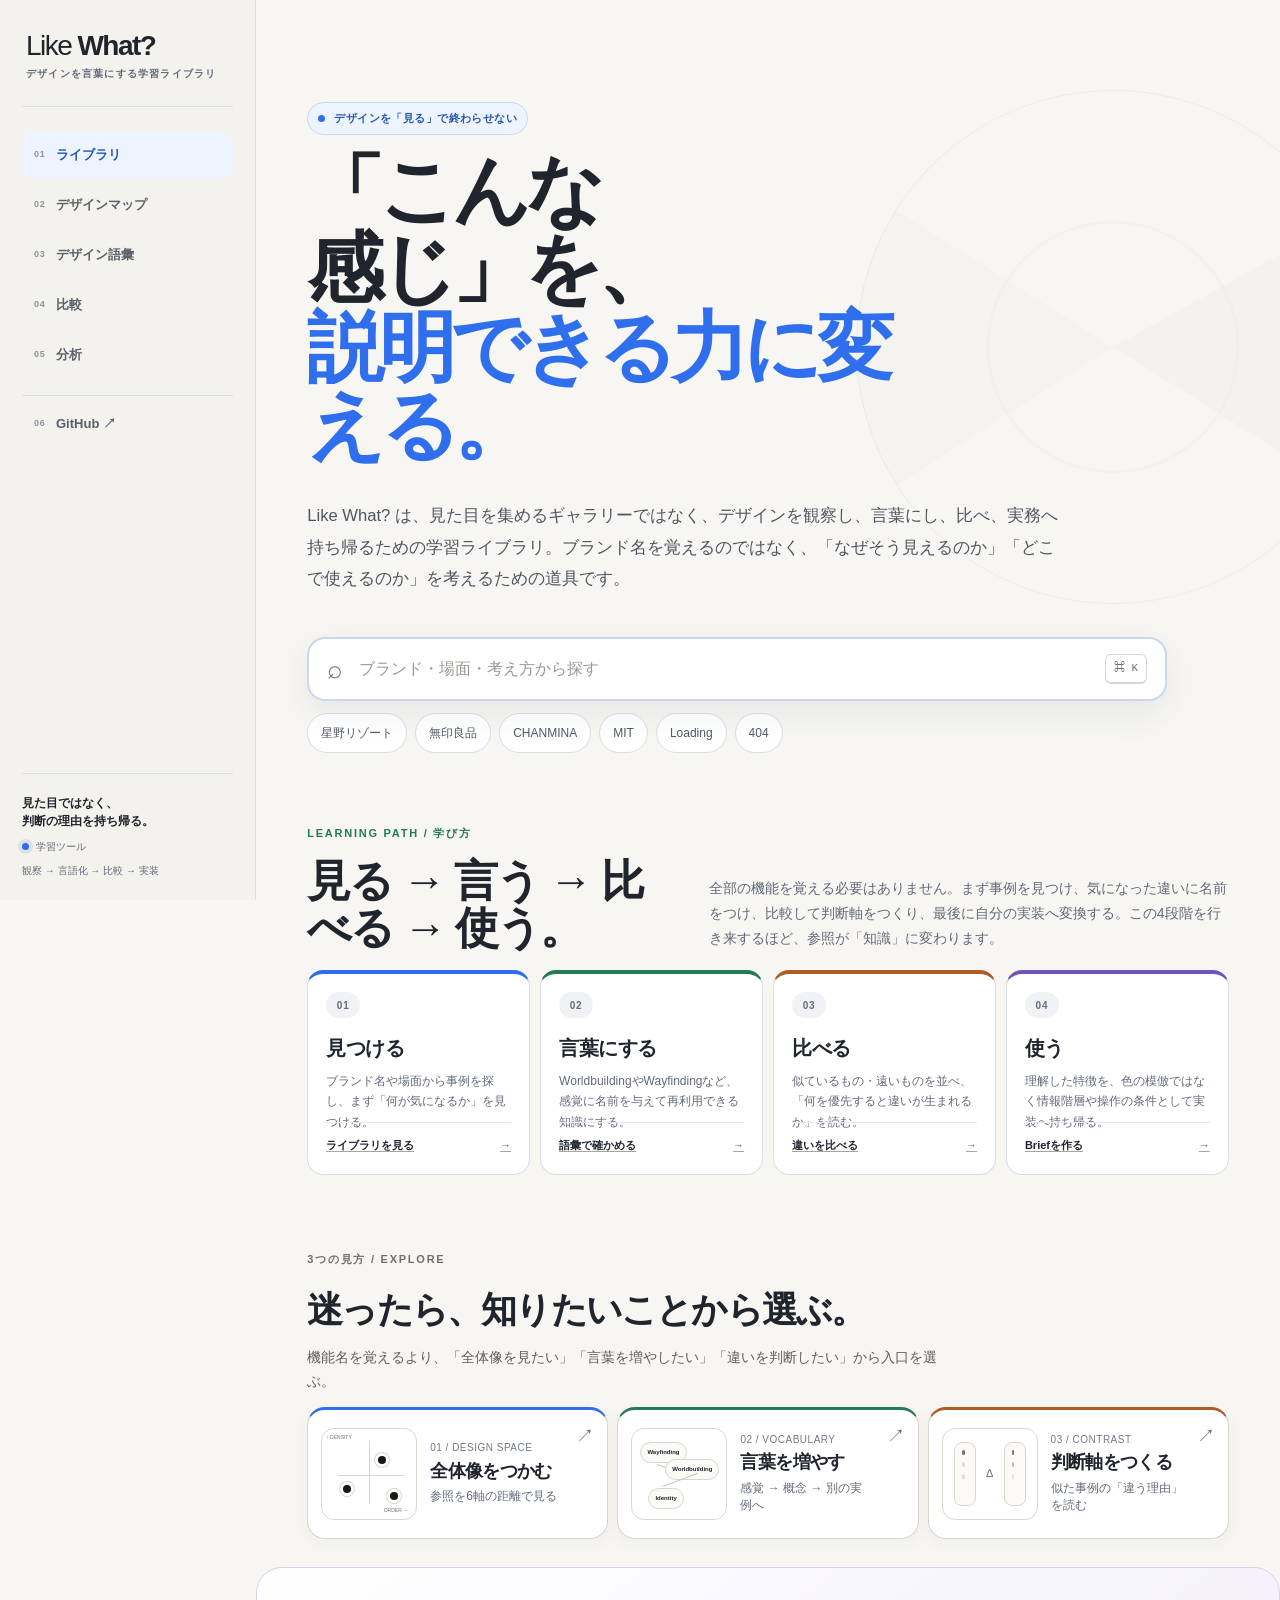
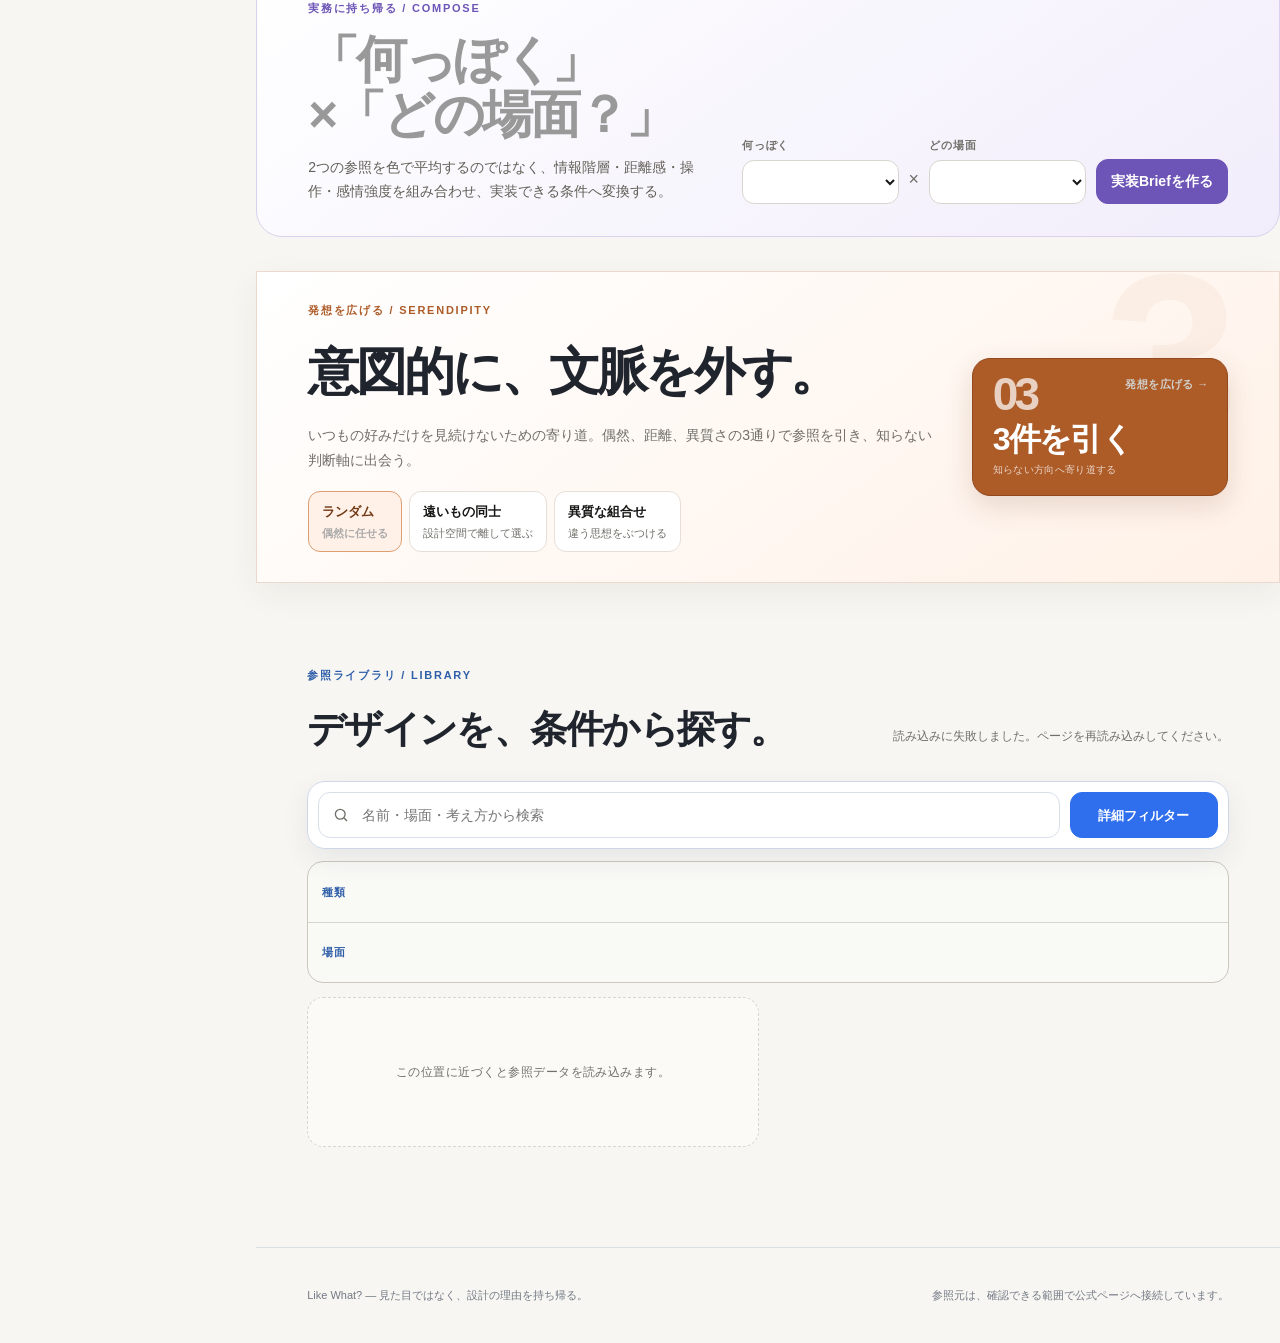
==== commit 8463efdb: "feat: make home Japanese-first and learning-oriented" ====
--- a/index.html
+++ b/index.html
@@ -3,8 +3,8 @@
 <head>
   <meta charset="utf-8" />
   <meta name="viewport" content="width=device-width,initial-scale=1" />
-  <meta name="description" content="実在サービス・ブランド・カルチャー・大学・Scene参照を、Libraryとして横断し、視覚文法・設計思想・Design Spaceまで分解して探せるデザイン参照ライブラリ。" />
-  <title>Like What? — Design reference library</title>
+  <meta name="description" content="実在するブランド・サービス・カルチャーのデザインを、見る・言葉にする・比べる・使うの順で学び、実装へ持ち帰るデザイン参照ライブラリ。" />
+  <title>Like What? — デザインを言葉にして学ぶ</title>
   <link rel="icon" type="image/png" sizes="180x180" href="/likewhat/apple-touch-icon.png?v=20260815">
   <link rel="apple-touch-icon" sizes="180x180" href="/likewhat/apple-touch-icon.png?v=20260815">
   <link rel="icon" href="favicon.svg" type="image/svg+xml" />
@@ -18,23 +18,24 @@
   <link rel="stylesheet" href="styles-pattern-v5.css" />
   <link rel="stylesheet" href="styles-shell-v2.css?v=20260816" />
   <link rel="stylesheet" href="styles-ui-polish.css?v=20260815-ui3" />
+  <link rel="stylesheet" href="styles-learning.css?v=20260816-learn1" />
 </head>
 <body>
   <a class="skip-link" href="#main-content">本文へ移動</a>
   <header class="site-header">
     <a class="brandmark" href="./" aria-label="Like What? ホーム"><span>Like</span> What?</a>
-    <nav aria-label="Global navigation"><a href="#patterns">Library</a><a href="map.html">Design Map</a><a href="vocabulary.html">Vocabulary</a><a href="compare.html">Contrast</a><a href="coverage.html">Coverage</a><a href="https://github.com/silovar-uk/likewhat" target="_blank" rel="noreferrer">GitHub ↗</a></nav>
+    <nav aria-label="グローバルナビゲーション"><a href="#patterns">ライブラリ</a><a href="map.html">デザインマップ</a><a href="vocabulary.html">デザイン語彙</a><a href="compare.html">比較</a><a href="coverage.html">分析</a><a href="https://github.com/silovar-uk/likewhat" target="_blank" rel="noreferrer">GitHub ↗</a></nav>
   </header>
 
   <main id="main-content">
     <section class="hero">
-      <p class="eyebrow">VISUAL GRAMMAR / DESIGN REFERENCE LIBRARY</p>
-      <h1>「こんな感じ」を、<br><em>設計語彙に変換する。</em></h1>
-      <p class="hero-copy">ブランド／アーティスト／大学／Sceneを同じLibraryで扱う。似た表層ではなく、情報アーキテクチャ、距離感、世界観、操作モデル、設計思想の差を読み、実装へ持ち運べる原則に変換する。</p>
+      <p class="eyebrow">デザインを「見る」で終わらせない</p>
+      <h1>「こんな感じ」を、<br><em>説明できる力に変える。</em></h1>
+      <p class="hero-copy">Like What? は、見た目を集めるギャラリーではなく、デザインを観察し、言葉にし、比べ、実務へ持ち帰るための学習ライブラリ。ブランド名を覚えるのではなく、「なぜそう見えるのか」「どこで使えるのか」を考えるための道具です。</p>
 
       <div class="search-shell" role="search">
         <span aria-hidden="true">⌕</span>
-        <input id="searchInput" type="search" autocomplete="off" placeholder="ブランド・場面・デザイン語彙を検索" aria-label="ライブラリを検索" />
+        <input id="searchInput" type="search" autocomplete="off" placeholder="ブランド・場面・考え方から探す" aria-label="ライブラリを検索" />
         <kbd>⌘ K</kbd>
       </div>
       <div class="query-examples" aria-label="検索例">
@@ -42,47 +43,61 @@
       </div>
     </section>
 
+    <section class="learning-path" aria-labelledby="learningPathTitle">
+      <div class="learning-path-head">
+        <div><p class="eyebrow">LEARNING PATH / 学び方</p><h2 id="learningPathTitle">見る → 言う → 比べる → 使う。</h2></div>
+        <p>全部の機能を覚える必要はありません。まず事例を見つけ、気になった違いに名前をつけ、比較して判断軸をつくり、最後に自分の実装へ変換する。この4段階を行き来するほど、参照が「知識」に変わります。</p>
+      </div>
+      <ol class="learning-steps">
+        <li class="learning-step" data-tone="discover"><span>01</span><strong>見つける</strong><p>ブランド名や場面から事例を探し、まず「何が気になるか」を見つける。</p><a href="#patterns">ライブラリを見る</a></li>
+        <li class="learning-step" data-tone="name"><span>02</span><strong>言葉にする</strong><p>WorldbuildingやWayfindingなど、感覚に名前を与えて再利用できる知識にする。</p><a href="vocabulary.html">語彙で確かめる</a></li>
+        <li class="learning-step" data-tone="compare"><span>03</span><strong>比べる</strong><p>似ているもの・遠いものを並べ、「何を優先すると違いが生まれるか」を読む。</p><a href="compare.html">違いを比べる</a></li>
+        <li class="learning-step" data-tone="apply"><span>04</span><strong>使う</strong><p>理解した特徴を、色の模倣ではなく情報階層や操作の条件として実装へ持ち帰る。</p><a href="#composerTitle">Briefを作る</a></li>
+      </ol>
+    </section>
+
     <section class="explore-hub" aria-labelledby="exploreHubTitle">
-      <div class="explore-hub-head"><div><p class="eyebrow">EXPLORE / THREE LENSES</p><h2 id="exploreHubTitle">同じLibraryを、3つの角度から。</h2><p>場所・言葉・差分。名前以外の入口を、小さな道具として使い分ける。</p></div></div>
+      <div class="explore-hub-head"><div><p class="eyebrow">3つの見方 / EXPLORE</p><h2 id="exploreHubTitle">迷ったら、知りたいことから選ぶ。</h2><p>機能名を覚えるより、「全体像を見たい」「言葉を増やしたい」「違いを判断したい」から入口を選ぶ。</p></div></div>
       <div class="explore-tool-grid">
-        <a class="explore-tool" href="map.html"><div class="explore-visual explore-map-visual" aria-hidden="true"><i></i><i></i><i></i><span class="x">ORDER →</span><span class="y">↑ DENSITY</span></div><div class="explore-tool-copy"><small>01 / DESIGN SPACE</small><strong>座標から探す</strong><span id="heroReferenceCount">references · 6 axes</span></div><em aria-hidden="true">↗</em></a>
-        <a class="explore-tool" href="vocabulary.html"><div class="explore-visual explore-vocab-visual" aria-hidden="true"><b>Wayfinding</b><b>Worldbuilding</b><b>Identity</b></div><div class="explore-tool-copy"><small>02 / VOCABULARY</small><strong>言葉から渡る</strong><span>concept → different world</span></div><em aria-hidden="true">↗</em></a>
-        <a class="explore-tool" href="compare.html"><div class="explore-visual explore-contrast-visual" aria-hidden="true"><div></div><span>Δ</span><div></div></div><div class="explore-tool-copy"><small>03 / CONTRAST</small><strong>差分から学ぶ</strong><span>A ↔ B · priorities</span></div><em aria-hidden="true">↗</em></a>
+        <a class="explore-tool" href="map.html"><div class="explore-visual explore-map-visual" aria-hidden="true"><i></i><i></i><i></i><span class="x">ORDER →</span><span class="y">↑ DENSITY</span></div><div class="explore-tool-copy"><small>01 / DESIGN SPACE</small><strong>全体像をつかむ</strong><span id="heroReferenceCount">参照を6軸の距離で見る</span></div><em aria-hidden="true">↗</em></a>
+        <a class="explore-tool" href="vocabulary.html"><div class="explore-visual explore-vocab-visual" aria-hidden="true"><b>Wayfinding</b><b>Worldbuilding</b><b>Identity</b></div><div class="explore-tool-copy"><small>02 / VOCABULARY</small><strong>言葉を増やす</strong><span>感覚 → 概念 → 別の実例へ</span></div><em aria-hidden="true">↗</em></a>
+        <a class="explore-tool" href="compare.html"><div class="explore-visual explore-contrast-visual" aria-hidden="true"><div></div><span>Δ</span><div></div></div><div class="explore-tool-copy"><small>03 / CONTRAST</small><strong>判断軸をつくる</strong><span>似た事例の「違う理由」を読む</span></div><em aria-hidden="true">↗</em></a>
       </div>
     </section>
 
     <section class="composer" aria-labelledby="composerTitle">
-      <div class="composer-copy"><p class="eyebrow">COMPOSE / IDENTITY × SCENE</p><h2 id="composerTitle"><span>「何っぽく」</span><wbr><span>×「どの場面？」</span></h2><p>IdentityとSituationを役割分担して混ぜる。色を平均するのではなく、情報階層・距離感・操作・感情強度を組み合わせた実装Briefを作る。</p></div>
-      <div class="composer-controls"><label>Identity<select id="composerIdentity"></select></label><span>×</span><label>Scene<select id="composerScene"></select></label><button id="composerBuild" type="button">Briefを作る</button></div>
+      <div class="composer-copy"><p class="eyebrow">実務に持ち帰る / COMPOSE</p><h2 id="composerTitle"><span>「何っぽく」</span><wbr><span>×「どの場面？」</span></h2><p>2つの参照を色で平均するのではなく、情報階層・距離感・操作・感情強度を組み合わせ、実装できる条件へ変換する。</p></div>
+      <div class="composer-controls"><label>何っぽく<select id="composerIdentity"></select></label><span>×</span><label>どの場面<select id="composerScene"></select></label><button id="composerBuild" type="button">実装Briefを作る</button></div>
       <div id="composerResult" class="composer-result" aria-live="polite"></div>
     </section>
 
     <section class="randomizer" aria-labelledby="randomTitle">
-      <div class="randomizer-copy"><p class="eyebrow">SERENDIPITY / COLLISION ENGINE</p><h2 id="randomTitle">意図的に、文脈を外す。</h2><p>偶然に任せる、設計空間で遠くへ飛ぶ、異質な思想を衝突させる。実務用Composerとは分け、ここでは意外性をつくる。</p><div id="randomModes" class="random-modes" aria-label="ランダム抽出モード"><button type="button" class="active" data-random-mode="random" aria-pressed="true"><strong>Random</strong><span>偶然に任せる</span></button><button type="button" data-random-mode="far" aria-pressed="false"><strong>Far Apart</strong><span>最も遠くへ</span></button><button type="button" data-random-mode="weird" aria-pressed="false"><strong>Weird Combination</strong><span>異質さを衝突</span></button></div></div>
-      <button id="randomDraw" class="random-draw-button" type="button"><span>3つ引く</span><small>Random 3</small></button>
+      <div class="randomizer-copy"><p class="eyebrow">発想を広げる / SERENDIPITY</p><h2 id="randomTitle">意図的に、文脈を外す。</h2><p>いつもの好みだけを見続けないための寄り道。偶然、距離、異質さの3通りで参照を引き、知らない判断軸に出会う。</p><div id="randomModes" class="random-modes" aria-label="ランダム抽出モード"><button type="button" class="active" data-random-mode="random" aria-pressed="true"><strong>ランダム</strong><span>偶然に任せる</span></button><button type="button" data-random-mode="far" aria-pressed="false"><strong>遠いもの同士</strong><span>設計空間で離して選ぶ</span></button><button type="button" data-random-mode="weird" aria-pressed="false"><strong>異質な組合せ</strong><span>違う思想をぶつける</span></button></div></div>
+      <button id="randomDraw" class="random-draw-button" type="button"><span>3件を引く</span><small>知らない方向へ寄り道する</small></button>
       <div id="randomResults" class="random-results" aria-live="polite"></div>
     </section>
 
     <section class="browser" id="patterns">
-      <div class="browser-head"><div><p class="eyebrow">LIBRARY / FACETED BROWSE</p><h2>名前と場面を、別々の軸で絞る。</h2></div><p id="resultCount" class="count" aria-live="polite">Reference catalog loads on approach.</p></div>
+      <div class="browser-head"><div><p class="eyebrow">参照ライブラリ / LIBRARY</p><h2>デザインを、条件から探す。</h2></div><p id="resultCount" class="count" aria-live="polite">ライブラリは近づくと読み込みます。</p></div>
       <div id="activeFilters" class="active-filters" aria-live="polite"></div>
       <div id="facetPanel" class="facet-panel" aria-label="ライブラリ絞り込み">
-        <div class="facet-row"><span>Kind</span><div id="kindFilters" class="part-filters"></div></div>
-        <div class="facet-row"><span>Scene</span><div id="sceneFilters" class="part-filters"></div></div>
-        <div class="facet-row"><span>Domain</span><div id="domainFilters" class="part-filters"></div></div>
-        <div class="facet-row"><span>Medium</span><div id="mediumFilters" class="part-filters"></div></div>
-        <div class="facet-row"><span>UI Part</span><div id="partFilters" class="part-filters"></div></div>
+        <div class="facet-row"><span>種類</span><div id="kindFilters" class="part-filters"></div></div>
+        <div class="facet-row"><span>場面</span><div id="sceneFilters" class="part-filters"></div></div>
+        <div class="facet-row"><span>領域</span><div id="domainFilters" class="part-filters"></div></div>
+        <div class="facet-row"><span>媒体</span><div id="mediumFilters" class="part-filters"></div></div>
+        <div class="facet-row"><span>UI要素</span><div id="partFilters" class="part-filters"></div></div>
       </div>
-      <details class="brand-filter-disclosure"><summary>Brand / Collection <span id="brandFilterSummary">All</span></summary><div id="brandFilters" class="brand-filters" aria-label="ブランド・コレクションで絞り込む"></div></details>
-      <div id="patternGroups" class="pattern-groups"><div class="library-loading-note">Reference catalog loads when you approach this section.</div></div>
+      <details class="brand-filter-disclosure"><summary>ブランド / コレクション <span id="brandFilterSummary">すべて</span></summary><div id="brandFilters" class="brand-filters" aria-label="ブランド・コレクションで絞り込む"></div></details>
+      <div id="patternGroups" class="pattern-groups"><div class="library-loading-note">この位置に近づくと参照データを読み込みます。</div></div>
       <div id="emptyState" class="empty-state" hidden><strong>近いパターンがまだない。</strong><p>条件を1つ外すか、検索語を短くしてみて。</p></div>
     </section>
   </main>
 
-  <footer><p>Like What? — the library is the entrance; design principles are the exit.</p><p>References point to official product, artist, institution or design-system pages where available.</p></footer>
+  <footer><p>Like What? — 見た目ではなく、設計の理由を持ち帰る。</p><p>参照元は、確認できる範囲で公式ページへ接続しています。</p></footer>
 
   <script src="catalog-index.js"></script>
   <script src="shell-v2.js?v=20260816"></script>
   <script src="top-bootstrap.js?v=20260815-ui3"></script>
+  <script src="learning-ui.js?v=20260816-learn1"></script>
 </body>
 </html>
--- a/styles-learning.css
+++ b/styles-learning.css
@@ -0,0 +1,543 @@
+/*
+ * Like What? — learning-first layer
+ * Japanese-first utility UI. Preview artwork remains untouched.
+ * Loaded after the visual-polish layer on every public page.
+ */
+
+:root {
+  --learn-paper: #f7f6f2;
+  --learn-surface: #ffffff;
+  --learn-ink: #20242d;
+  --learn-muted: #626979;
+  --learn-line: #d9dee7;
+  --learn-blue: #2f6fed;
+  --learn-blue-soft: #edf3ff;
+  --learn-green: #247a58;
+  --learn-green-soft: #eaf6ef;
+  --learn-orange: #ad5b27;
+  --learn-orange-soft: #fff1e7;
+  --learn-violet: #6d55b7;
+  --learn-violet-soft: #f1edfb;
+  --lw-paper: var(--learn-paper);
+  --lw-accent: var(--learn-blue);
+}
+
+body {
+  background: var(--learn-paper);
+  color: var(--learn-ink);
+}
+
+:where(a, button, input, select, summary, [tabindex]):not(.mini-ui *):focus-visible {
+  outline-color: var(--learn-blue);
+  box-shadow: 0 0 0 5px var(--learn-paper);
+}
+
+/* Navigation becomes a quiet tool rail instead of a dark visual statement. */
+@media (min-width: 1024px) {
+  .site-header.site-header {
+    border-right-color: var(--learn-line);
+    background: #f4f2ec;
+    color: var(--learn-ink);
+  }
+
+  .site-header .brandmark,
+  .site-header.site-header .brandmark {
+    border-bottom-color: var(--learn-line);
+    color: var(--learn-ink);
+  }
+
+  .site-header .lw-brand-kicker,
+  .site-header .lw-rail-footer {
+    color: var(--learn-muted);
+  }
+
+  .site-header .lw-rail-footer {
+    border-top-color: var(--learn-line);
+  }
+
+  .site-header .lw-rail-footer strong {
+    color: var(--learn-ink);
+  }
+
+  .site-header .lw-rail-status::before {
+    background: var(--learn-blue);
+    box-shadow: 0 0 0 4px rgb(47 111 237 / 12%);
+  }
+
+  .site-header.site-header nav {
+    color: #59606c;
+  }
+
+  .site-header.site-header nav a:hover {
+    background: #e9edf4;
+    color: var(--learn-ink);
+    transform: translateX(2px);
+  }
+
+  .site-header.site-header nav a[aria-current='page'],
+  .lw-home .site-header.site-header nav a:first-child {
+    background: var(--learn-blue-soft);
+    color: #2158bd;
+  }
+
+  .site-header.site-header nav a.lw-external {
+    border-top-color: var(--learn-line);
+  }
+
+  .site-header nav a .lw-nav-index,
+  .site-header.site-header nav a[aria-current='page'] .lw-nav-index,
+  .lw-home .site-header.site-header nav a:first-child .lw-nav-index {
+    color: #8b93a0;
+  }
+}
+
+@media (max-width: 1023px) {
+  .site-header.site-header {
+    background: rgb(247 246 242 / 95%);
+    border-bottom-color: var(--learn-line);
+  }
+
+  .lw-menu-button {
+    border-color: var(--learn-line);
+    background: #fff;
+  }
+
+  .lw-nav-open .lw-menu-button {
+    border-color: var(--learn-blue);
+    background: var(--learn-blue);
+    color: #fff;
+  }
+
+  .site-header.site-header nav {
+    background: #f7f6f2;
+    color: var(--learn-ink);
+  }
+}
+
+/* Home: reduce theatre, increase orientation. */
+.lw-home .hero {
+  min-height: auto;
+  padding-top: clamp(64px, 8vw, 104px);
+  padding-bottom: clamp(44px, 6vw, 72px);
+}
+
+.lw-home .hero::before {
+  opacity: .45;
+}
+
+.lw-home .hero .eyebrow {
+  border-color: #cbd7ee;
+  background: var(--learn-blue-soft);
+  color: #265aaf;
+  font-weight: 750;
+  letter-spacing: .04em;
+}
+
+.lw-home .hero .eyebrow::before {
+  background: var(--learn-blue);
+}
+
+.lw-home .hero h1 {
+  max-width: 14ch;
+  font-size: clamp(44px, 6vw, 78px);
+  line-height: 1.02;
+}
+
+.lw-home .hero h1 em {
+  color: var(--learn-blue);
+}
+
+.lw-home .hero-copy {
+  max-width: 760px;
+  color: #4f5663;
+  font-size: clamp(15px, 1.3vw, 18px);
+  line-height: 1.9;
+}
+
+.lw-home .search-shell {
+  border: 2px solid #cbd7ee;
+  background: #fff;
+  box-shadow: 0 12px 34px rgb(37 57 91 / 8%);
+}
+
+.lw-home .search-shell:focus-within {
+  border-color: var(--learn-blue);
+  box-shadow: 0 0 0 4px rgb(47 111 237 / 11%), 0 12px 34px rgb(37 57 91 / 8%);
+}
+
+.query-examples button {
+  border-color: #d8dee8;
+  background: #fff;
+  color: #525a66;
+}
+
+.query-examples button:hover {
+  border-color: #aabbe0;
+  background: var(--learn-blue-soft);
+  color: #2458b8;
+}
+
+/* Learning path: the primary mental model for the product. */
+.learning-path {
+  max-width: 1480px;
+  margin: 0 auto clamp(44px, 6vw, 84px);
+  padding: 0 var(--lw-content-gutter);
+}
+
+.learning-path-head {
+  display: grid;
+  grid-template-columns: minmax(0, 1fr) minmax(280px, 520px);
+  gap: 28px;
+  align-items: end;
+  margin-bottom: 18px;
+}
+
+.learning-path-head .eyebrow {
+  color: var(--learn-green);
+}
+
+.learning-path-head h2 {
+  margin: 5px 0 0;
+  font-size: clamp(30px, 3.4vw, 48px);
+  letter-spacing: -.045em;
+  line-height: 1.08;
+}
+
+.learning-path-head > p {
+  margin: 0;
+  color: var(--learn-muted);
+  font-size: 14px;
+  line-height: 1.8;
+}
+
+.learning-steps {
+  display: grid;
+  grid-template-columns: repeat(4, minmax(0, 1fr));
+  gap: 10px;
+  margin: 0;
+  padding: 0;
+  list-style: none;
+}
+
+.learning-step {
+  position: relative;
+  min-height: 205px;
+  padding: 18px 18px 16px;
+  border: 1px solid var(--learn-line);
+  border-top-width: 4px;
+  border-radius: 16px;
+  background: #fff;
+}
+
+.learning-step[data-tone='discover'] { border-top-color: var(--learn-blue); }
+.learning-step[data-tone='name'] { border-top-color: var(--learn-green); }
+.learning-step[data-tone='compare'] { border-top-color: var(--learn-orange); }
+.learning-step[data-tone='apply'] { border-top-color: var(--learn-violet); }
+
+.learning-step > span {
+  display: inline-grid;
+  min-width: 34px;
+  height: 26px;
+  place-items: center;
+  border-radius: 999px;
+  background: #f0f2f5;
+  color: #666e7b;
+  font-size: 10px;
+  font-weight: 800;
+  letter-spacing: .08em;
+}
+
+.learning-step strong {
+  display: block;
+  margin-top: 15px;
+  font-size: 20px;
+  letter-spacing: -.025em;
+}
+
+.learning-step p {
+  margin: 8px 0 18px;
+  color: var(--learn-muted);
+  font-size: 12px;
+  line-height: 1.7;
+}
+
+.learning-step a {
+  position: absolute;
+  right: 18px;
+  bottom: 16px;
+  left: 18px;
+  display: flex;
+  align-items: center;
+  justify-content: space-between;
+  gap: 8px;
+  min-height: 36px;
+  padding-top: 10px;
+  border-top: 1px solid #e6e9ee;
+  color: var(--learn-ink);
+  font-size: 11px;
+  font-weight: 750;
+  text-decoration: none;
+}
+
+.learning-step a::after { content: '→'; }
+.learning-step[data-tone='discover'] a::after { color: var(--learn-blue); }
+.learning-step[data-tone='name'] a::after { color: var(--learn-green); }
+.learning-step[data-tone='compare'] a::after { color: var(--learn-orange); }
+.learning-step[data-tone='apply'] a::after { color: var(--learn-violet); }
+
+/* Tool cards use color as a semantic cue, not decoration. */
+.explore-tool {
+  background: #fff;
+  box-shadow: 0 5px 18px rgb(33 41 54 / 4%);
+}
+
+.explore-tool:nth-child(1) { border-top: 3px solid var(--learn-blue); }
+.explore-tool:nth-child(2) { border-top: 3px solid var(--learn-green); }
+.explore-tool:nth-child(3) { border-top: 3px solid var(--learn-orange); }
+.explore-tool:nth-child(1):hover { background: var(--learn-blue-soft); }
+.explore-tool:nth-child(2):hover { background: var(--learn-green-soft); }
+.explore-tool:nth-child(3):hover { background: var(--learn-orange-soft); }
+
+.explore-tool-copy small {
+  color: #717887;
+  font-size: 10px;
+  letter-spacing: .05em;
+}
+
+.explore-tool-copy strong {
+  color: var(--learn-ink);
+  font-size: 18px;
+}
+
+.explore-tool-copy span {
+  color: var(--learn-muted);
+  font-size: 12px;
+}
+
+.composer {
+  border-color: #d9d1ef !important;
+  background: linear-gradient(145deg, #fff 0%, var(--learn-violet-soft) 100%) !important;
+}
+
+.composer .eyebrow { color: var(--learn-violet); }
+.composer-controls button,
+.composer-copy-button {
+  border-color: var(--learn-violet) !important;
+  background: var(--learn-violet) !important;
+  color: #fff !important;
+}
+
+/* Collision remains playful, but no longer dominates the page. */
+.randomizer {
+  border-color: #ead9cc !important;
+  background: linear-gradient(145deg, #fff 0%, var(--learn-orange-soft) 100%) !important;
+  box-shadow: 0 10px 32px rgb(76 49 30 / 6%) !important;
+}
+
+.randomizer:before {
+  color: rgb(173 91 39 / 5%);
+}
+
+.randomizer .eyebrow { color: var(--learn-orange); }
+
+.random-modes button {
+  border-color: #e7ded6;
+  background: #fff;
+}
+
+.random-modes button.active {
+  border-color: #dd9e74 !important;
+  background: var(--learn-orange-soft) !important;
+  color: #713815 !important;
+}
+
+.random-draw-button {
+  min-width: clamp(190px, 20vw, 260px) !important;
+  min-height: 138px !important;
+  border: 1px solid #93491d !important;
+  border-radius: 18px !important;
+  background: var(--learn-orange) !important;
+  box-shadow: 0 10px 28px rgb(112 58 24 / 16%) !important;
+  padding: 18px 20px !important;
+}
+
+.random-draw-button:before {
+  font-size: 46px;
+  color: rgb(255 255 255 / 72%);
+}
+
+.random-draw-button:after {
+  top: 17px;
+  right: 18px;
+  content: '発想を広げる →';
+  color: rgb(255 255 255 / 78%);
+  font-size: 9px;
+  letter-spacing: .04em;
+}
+
+.random-draw-button > span {
+  font-size: clamp(24px, 2.5vw, 32px) !important;
+}
+
+.random-draw-button > small {
+  color: rgb(255 255 255 / 75%) !important;
+  font-size: 10px !important;
+  text-transform: none !important;
+  letter-spacing: .03em !important;
+}
+
+.random-draw-button:hover {
+  background: #93491d !important;
+  box-shadow: 0 14px 34px rgb(112 58 24 / 22%) !important;
+  transform: translateY(-2px) !important;
+}
+
+/* Library: blue means find/filter. */
+.lw-library-toolbar {
+  border-color: #cdd7e8;
+  background: rgb(255 255 255 / 94%);
+  box-shadow: 0 10px 28px rgb(37 57 91 / 8%);
+}
+
+.lw-library-search {
+  border-color: #d7deea;
+}
+
+.lw-library-search:focus-within {
+  border-color: var(--learn-blue);
+  box-shadow: 0 0 0 3px rgb(47 111 237 / 9%);
+}
+
+.lw-filter-button {
+  border-color: var(--learn-blue) !important;
+  background: var(--learn-blue) !important;
+  color: #fff !important;
+}
+
+.lw-filter-button .lw-filter-count {
+  background: #fff;
+  color: #2458b8;
+}
+
+.part-chip.active,
+.brand-chip.active,
+.active-filter {
+  border-color: #9fb8ea !important;
+  background: var(--learn-blue-soft) !important;
+  color: #244f9e !important;
+}
+
+.browser-head .eyebrow,
+.lw-filter-sheet .facet-row > span:first-child {
+  color: #2e5ea9;
+}
+
+.library-group-card {
+  border-color: #dfe3e9;
+  background: #fff;
+  box-shadow: 0 6px 18px rgb(33 41 54 / 4%);
+}
+
+.library-group-main > header small {
+  color: #5d6b80;
+}
+
+.library-group-main > footer b {
+  color: var(--learn-blue);
+}
+
+/* Analysis pages: the page purpose gets one restrained functional color. */
+body[data-analysis-page='map'] .map-hero .eyebrow,
+body[data-analysis-page='map'] .map-section-head .eyebrow { color: var(--learn-blue); }
+body[data-analysis-page='vocabulary'] .vocab-hero .eyebrow,
+body[data-analysis-page='vocabulary'] .vocab-browser-head .eyebrow { color: var(--learn-green); }
+body[data-analysis-page='compare'] .compare-hero .eyebrow,
+body[data-analysis-page='compare'] .curated-pair-head .eyebrow { color: var(--learn-orange); }
+body[data-analysis-page='coverage'] .coverage-hero .eyebrow,
+body[data-analysis-page='coverage'] .coverage-section-head .eyebrow { color: var(--learn-violet); }
+
+body[data-analysis-page='map'] .map-control-button,
+body[data-analysis-page='map'] .map-presets button[aria-pressed='true'] {
+  border-color: var(--learn-blue) !important;
+  background: var(--learn-blue-soft) !important;
+  color: #2458b8 !important;
+}
+
+body[data-analysis-page='vocabulary'] #randomTerm,
+body[data-analysis-page='vocabulary'] .vocab-category-filters button[aria-pressed='true'] {
+  border-color: var(--learn-green) !important;
+  background: var(--learn-green-soft) !important;
+  color: #205f47 !important;
+}
+
+body[data-analysis-page='compare'] #swapPair {
+  border-color: #d9a17d;
+  background: var(--learn-orange-soft);
+  color: #7c3e19;
+}
+
+footer {
+  border-top-color: var(--learn-line);
+  color: #737985;
+}
+
+@media (max-width: 900px) {
+  .learning-path-head {
+    grid-template-columns: 1fr;
+    gap: 10px;
+  }
+
+  .learning-steps {
+    grid-template-columns: repeat(2, minmax(0, 1fr));
+  }
+
+  .random-draw-button {
+    min-width: 220px !important;
+    min-height: 138px !important;
+  }
+}
+
+@media (max-width: 650px) {
+  .lw-home .hero {
+    padding-top: 44px;
+    padding-bottom: 34px;
+  }
+
+  .lw-home .hero h1 {
+    font-size: clamp(38px, 12vw, 58px);
+  }
+
+  .learning-path {
+    padding-inline: 14px;
+    margin-bottom: 44px;
+  }
+
+  .learning-steps {
+    display: flex;
+    gap: 10px;
+    margin-right: -14px;
+    padding-right: 14px;
+    overflow-x: auto;
+    scroll-snap-type: x mandatory;
+    scrollbar-width: none;
+  }
+
+  .learning-steps::-webkit-scrollbar { display: none; }
+
+  .learning-step {
+    min-width: min(78vw, 290px);
+    min-height: 196px;
+    scroll-snap-align: start;
+  }
+
+  .random-draw-button {
+    width: 100% !important;
+    min-height: 124px !important;
+    grid-template-columns: 76px 1fr !important;
+    padding: 16px 18px !important;
+  }
+
+  .random-draw-button:before { font-size: 54px; }
+  .random-draw-button:after { top: 15px; right: 16px; }
+  .random-draw-button > span { font-size: 28px !important; }
+}
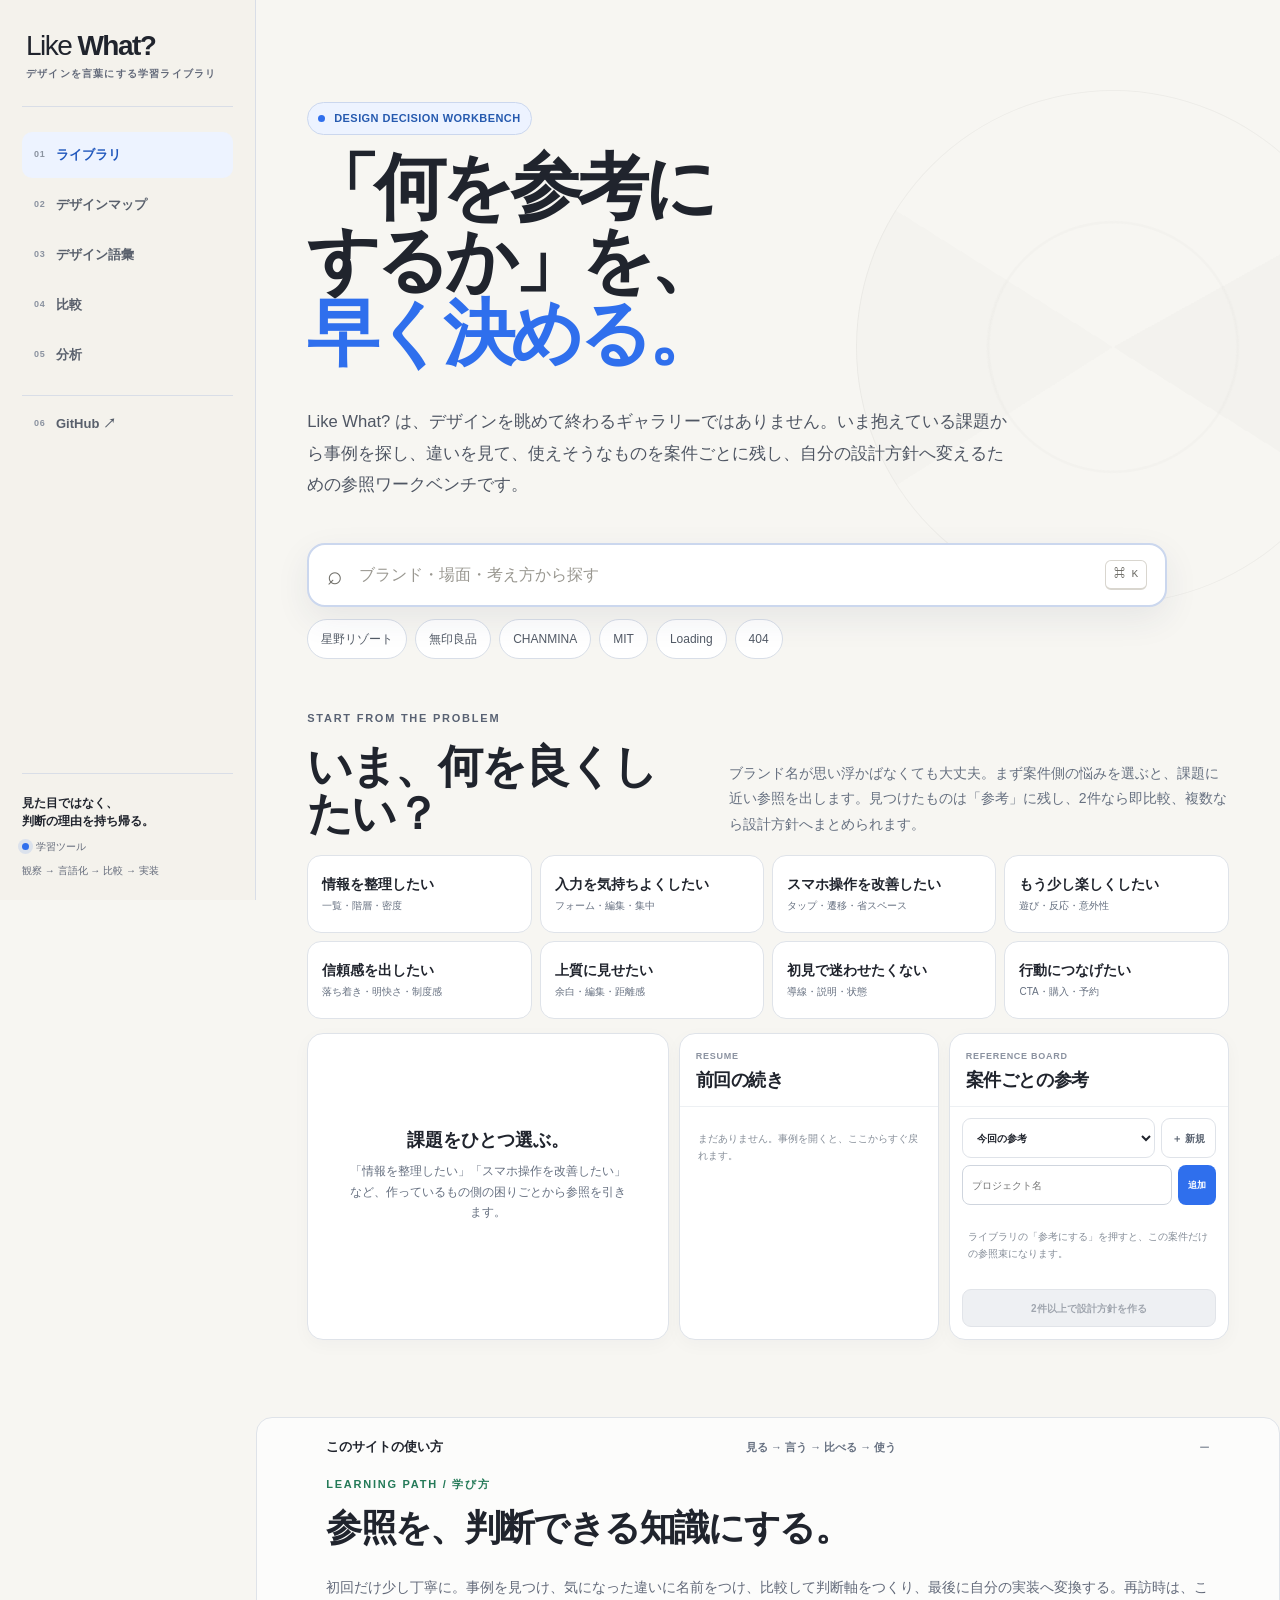
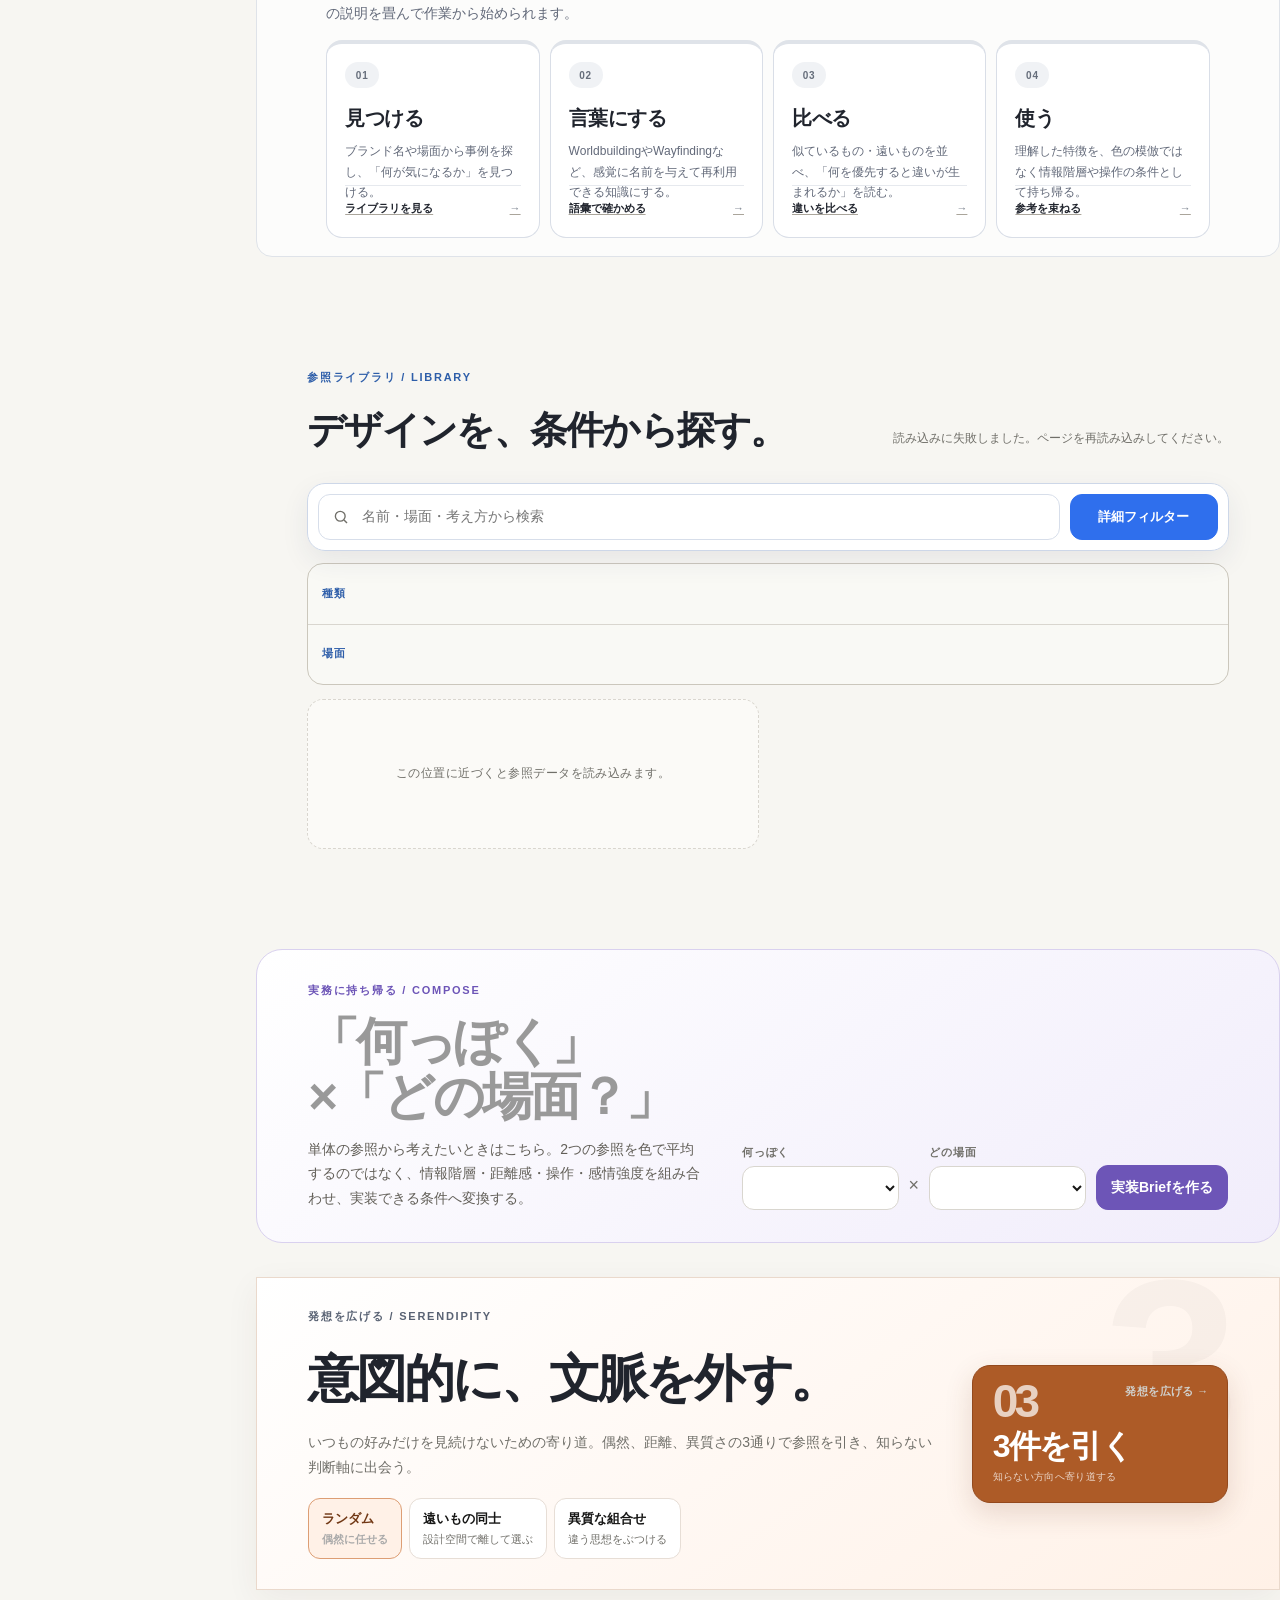
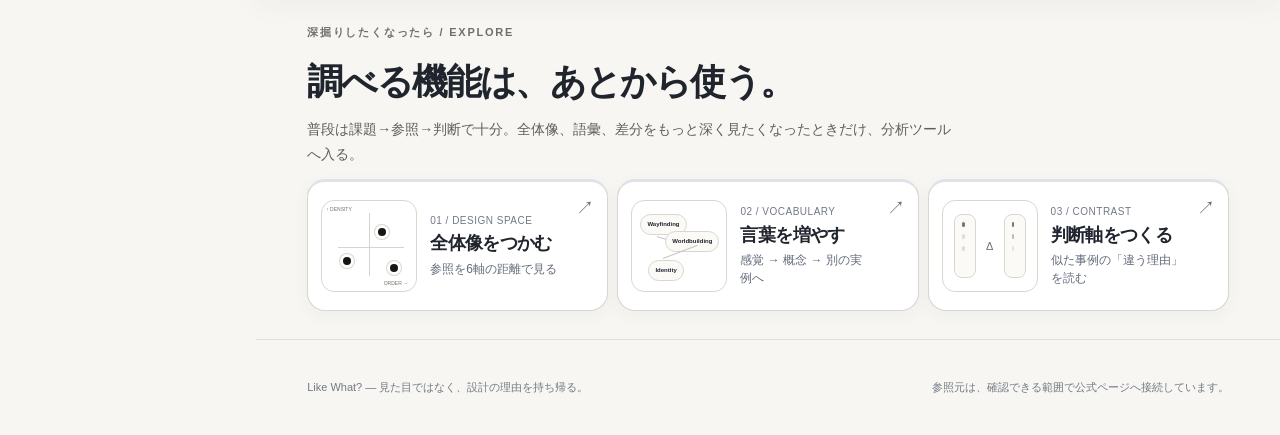
==== commit 6d440df7: "Turn home into a decision workbench" ====
--- a/index.html
+++ b/index.html
@@ -3,8 +3,8 @@
 <head>
   <meta charset="utf-8" />
   <meta name="viewport" content="width=device-width,initial-scale=1" />
-  <meta name="description" content="実在するブランド・サービス・カルチャーのデザインを、見る・言葉にする・比べる・使うの順で学び、実装へ持ち帰るデザイン参照ライブラリ。" />
-  <title>Like What? — デザインを言葉にして学ぶ</title>
+  <meta name="description" content="実在するブランド・サービス・カルチャーのデザインを、案件の課題から探し、比較し、参考として残し、設計判断へ変えるデザイン参照ワークベンチ。" />
+  <title>Like What? — デザイン判断を速くする参照ワークベンチ</title>
   <link rel="icon" type="image/png" sizes="180x180" href="/likewhat/apple-touch-icon.png?v=20260815">
   <link rel="apple-touch-icon" sizes="180x180" href="/likewhat/apple-touch-icon.png?v=20260815">
   <link rel="icon" href="favicon.svg" type="image/svg+xml" />
@@ -19,6 +19,7 @@
   <link rel="stylesheet" href="styles-shell-v2.css?v=20260816" />
   <link rel="stylesheet" href="styles-ui-polish.css?v=20260815-ui3" />
   <link rel="stylesheet" href="styles-learning.css?v=20260816-learn1" />
+  <link rel="stylesheet" href="styles-workbench.css?v=20260816-wb1" />
 </head>
 <body>
   <a class="skip-link" href="#main-content">本文へ移動</a>
@@ -29,9 +30,9 @@
 
   <main id="main-content">
     <section class="hero">
-      <p class="eyebrow">デザインを「見る」で終わらせない</p>
-      <h1>「こんな感じ」を、<br><em>説明できる力に変える。</em></h1>
-      <p class="hero-copy">Like What? は、見た目を集めるギャラリーではなく、デザインを観察し、言葉にし、比べ、実務へ持ち帰るための学習ライブラリ。ブランド名を覚えるのではなく、「なぜそう見えるのか」「どこで使えるのか」を考えるための道具です。</p>
+      <p class="eyebrow">DESIGN DECISION WORKBENCH</p>
+      <h1>「何を参考にするか」を、<br><em>早く決める。</em></h1>
+      <p class="hero-copy">Like What? は、デザインを眺めて終わるギャラリーではありません。いま抱えている課題から事例を探し、違いを見て、使えそうなものを案件ごとに残し、自分の設計方針へ変えるための参照ワークベンチです。</p>
 
       <div class="search-shell" role="search">
         <span aria-hidden="true">⌕</span>
@@ -43,39 +44,54 @@
       </div>
     </section>
 
-    <section class="learning-path" aria-labelledby="learningPathTitle">
-      <div class="learning-path-head">
-        <div><p class="eyebrow">LEARNING PATH / 学び方</p><h2 id="learningPathTitle">見る → 言う → 比べる → 使う。</h2></div>
-        <p>全部の機能を覚える必要はありません。まず事例を見つけ、気になった違いに名前をつけ、比較して判断軸をつくり、最後に自分の実装へ変換する。この4段階を行き来するほど、参照が「知識」に変わります。</p>
+    <section class="decision-workbench" id="workbench" aria-labelledby="workbenchTitle">
+      <div class="wb-head">
+        <div><p class="eyebrow">START FROM THE PROBLEM</p><h2 id="workbenchTitle">いま、何を良くしたい？</h2></div>
+        <p>ブランド名が思い浮かばなくても大丈夫。まず案件側の悩みを選ぶと、課題に近い参照を出します。見つけたものは「参考」に残し、2件なら即比較、複数なら設計方針へまとめられます。</p>
       </div>
-      <ol class="learning-steps">
-        <li class="learning-step" data-tone="discover"><span>01</span><strong>見つける</strong><p>ブランド名や場面から事例を探し、まず「何が気になるか」を見つける。</p><a href="#patterns">ライブラリを見る</a></li>
-        <li class="learning-step" data-tone="name"><span>02</span><strong>言葉にする</strong><p>WorldbuildingやWayfindingなど、感覚に名前を与えて再利用できる知識にする。</p><a href="vocabulary.html">語彙で確かめる</a></li>
-        <li class="learning-step" data-tone="compare"><span>03</span><strong>比べる</strong><p>似ているもの・遠いものを並べ、「何を優先すると違いが生まれるか」を読む。</p><a href="compare.html">違いを比べる</a></li>
-        <li class="learning-step" data-tone="apply"><span>04</span><strong>使う</strong><p>理解した特徴を、色の模倣ではなく情報階層や操作の条件として実装へ持ち帰る。</p><a href="#composerTitle">Briefを作る</a></li>
-      </ol>
+
+      <div id="workbenchGoals" class="wb-goals" aria-label="改善したいことから探す"></div>
+
+      <div class="wb-layout">
+        <section id="goalResult" class="wb-panel wb-goal-result" aria-live="polite">
+          <div class="wb-goal-empty"><div><strong>課題をひとつ選ぶ。</strong><p>「情報を整理したい」「スマホ操作を改善したい」など、作っているもの側の困りごとから参照を引きます。</p></div></div>
+        </section>
+
+        <section class="wb-panel wb-recent" aria-labelledby="recentTitle">
+          <div class="wb-panel-head"><div><small>RESUME</small><h3 id="recentTitle">前回の続き</h3></div><button id="clearRecent" type="button">履歴を消す</button></div>
+          <div id="recentRefs" class="wb-list"></div>
+        </section>
+
+        <section class="wb-panel wb-board" aria-labelledby="boardTitle">
+          <div class="wb-panel-head"><div><small>REFERENCE BOARD</small><h3 id="boardTitle">案件ごとの参考</h3></div></div>
+          <div class="wb-project-tools"><select id="projectSelect" aria-label="参考を保存するプロジェクト"></select><button id="newProjectToggle" type="button">＋ 新規</button></div>
+          <div id="newProjectForm" class="wb-new-project" hidden><input id="newProjectName" type="text" maxlength="40" placeholder="プロジェクト名" aria-label="新しいプロジェクト名"><button id="addProject" type="button">追加</button></div>
+          <div id="savedRefs" class="wb-list"></div>
+          <div class="wb-board-actions"><button id="buildDecision" type="button" disabled>2件以上で設計方針を作る</button></div>
+        </section>
+      </div>
+
+      <section id="decisionOutput" class="wb-decision-output" hidden aria-labelledby="decisionOutputTitle">
+        <div class="wb-decision-head"><div><small>DECISION BRIEF</small><strong id="decisionOutputTitle">参照を、自分の設計条件へ変える</strong></div><button id="copyDecision" type="button">設計方針をコピー</button></div>
+        <pre id="decisionText"></pre>
+      </section>
     </section>
 
-    <section class="explore-hub" aria-labelledby="exploreHubTitle">
-      <div class="explore-hub-head"><div><p class="eyebrow">3つの見方 / EXPLORE</p><h2 id="exploreHubTitle">迷ったら、知りたいことから選ぶ。</h2><p>機能名を覚えるより、「全体像を見たい」「言葉を増やしたい」「違いを判断したい」から入口を選ぶ。</p></div></div>
-      <div class="explore-tool-grid">
-        <a class="explore-tool" href="map.html"><div class="explore-visual explore-map-visual" aria-hidden="true"><i></i><i></i><i></i><span class="x">ORDER →</span><span class="y">↑ DENSITY</span></div><div class="explore-tool-copy"><small>01 / DESIGN SPACE</small><strong>全体像をつかむ</strong><span id="heroReferenceCount">参照を6軸の距離で見る</span></div><em aria-hidden="true">↗</em></a>
-        <a class="explore-tool" href="vocabulary.html"><div class="explore-visual explore-vocab-visual" aria-hidden="true"><b>Wayfinding</b><b>Worldbuilding</b><b>Identity</b></div><div class="explore-tool-copy"><small>02 / VOCABULARY</small><strong>言葉を増やす</strong><span>感覚 → 概念 → 別の実例へ</span></div><em aria-hidden="true">↗</em></a>
-        <a class="explore-tool" href="compare.html"><div class="explore-visual explore-contrast-visual" aria-hidden="true"><div></div><span>Δ</span><div></div></div><div class="explore-tool-copy"><small>03 / CONTRAST</small><strong>判断軸をつくる</strong><span>似た事例の「違う理由」を読む</span></div><em aria-hidden="true">↗</em></a>
+    <details class="learning-path learning-path-compact" id="learningPathDetails">
+      <summary>このサイトの使い方 <span>見る → 言う → 比べる → 使う</span></summary>
+      <div class="learning-path-body">
+        <div class="learning-path-head">
+          <div><p class="eyebrow">LEARNING PATH / 学び方</p><h2>参照を、判断できる知識にする。</h2></div>
+          <p>初回だけ少し丁寧に。事例を見つけ、気になった違いに名前をつけ、比較して判断軸をつくり、最後に自分の実装へ変換する。再訪時は、この説明を畳んで作業から始められます。</p>
+        </div>
+        <ol class="learning-steps">
+          <li class="learning-step" data-tone="discover"><span>01</span><strong>見つける</strong><p>ブランド名や場面から事例を探し、「何が気になるか」を見つける。</p><a href="#patterns">ライブラリを見る</a></li>
+          <li class="learning-step" data-tone="name"><span>02</span><strong>言葉にする</strong><p>WorldbuildingやWayfindingなど、感覚に名前を与えて再利用できる知識にする。</p><a href="vocabulary.html">語彙で確かめる</a></li>
+          <li class="learning-step" data-tone="compare"><span>03</span><strong>比べる</strong><p>似ているもの・遠いものを並べ、「何を優先すると違いが生まれるか」を読む。</p><a href="compare.html">違いを比べる</a></li>
+          <li class="learning-step" data-tone="apply"><span>04</span><strong>使う</strong><p>理解した特徴を、色の模倣ではなく情報階層や操作の条件として持ち帰る。</p><a href="#workbench">参考を束ねる</a></li>
+        </ol>
       </div>
-    </section>
-
-    <section class="composer" aria-labelledby="composerTitle">
-      <div class="composer-copy"><p class="eyebrow">実務に持ち帰る / COMPOSE</p><h2 id="composerTitle"><span>「何っぽく」</span><wbr><span>×「どの場面？」</span></h2><p>2つの参照を色で平均するのではなく、情報階層・距離感・操作・感情強度を組み合わせ、実装できる条件へ変換する。</p></div>
-      <div class="composer-controls"><label>何っぽく<select id="composerIdentity"></select></label><span>×</span><label>どの場面<select id="composerScene"></select></label><button id="composerBuild" type="button">実装Briefを作る</button></div>
-      <div id="composerResult" class="composer-result" aria-live="polite"></div>
-    </section>
-
-    <section class="randomizer" aria-labelledby="randomTitle">
-      <div class="randomizer-copy"><p class="eyebrow">発想を広げる / SERENDIPITY</p><h2 id="randomTitle">意図的に、文脈を外す。</h2><p>いつもの好みだけを見続けないための寄り道。偶然、距離、異質さの3通りで参照を引き、知らない判断軸に出会う。</p><div id="randomModes" class="random-modes" aria-label="ランダム抽出モード"><button type="button" class="active" data-random-mode="random" aria-pressed="true"><strong>ランダム</strong><span>偶然に任せる</span></button><button type="button" data-random-mode="far" aria-pressed="false"><strong>遠いもの同士</strong><span>設計空間で離して選ぶ</span></button><button type="button" data-random-mode="weird" aria-pressed="false"><strong>異質な組合せ</strong><span>違う思想をぶつける</span></button></div></div>
-      <button id="randomDraw" class="random-draw-button" type="button"><span>3件を引く</span><small>知らない方向へ寄り道する</small></button>
-      <div id="randomResults" class="random-results" aria-live="polite"></div>
-    </section>
+    </details>
 
     <section class="browser" id="patterns">
       <div class="browser-head"><div><p class="eyebrow">参照ライブラリ / LIBRARY</p><h2>デザインを、条件から探す。</h2></div><p id="resultCount" class="count" aria-live="polite">ライブラリは近づくと読み込みます。</p></div>
@@ -91,6 +107,27 @@
       <div id="patternGroups" class="pattern-groups"><div class="library-loading-note">この位置に近づくと参照データを読み込みます。</div></div>
       <div id="emptyState" class="empty-state" hidden><strong>近いパターンがまだない。</strong><p>条件を1つ外すか、検索語を短くしてみて。</p></div>
     </section>
+
+    <section class="composer" aria-labelledby="composerTitle">
+      <div class="composer-copy"><p class="eyebrow">実務に持ち帰る / COMPOSE</p><h2 id="composerTitle"><span>「何っぽく」</span><wbr><span>×「どの場面？」</span></h2><p>単体の参照から考えたいときはこちら。2つの参照を色で平均するのではなく、情報階層・距離感・操作・感情強度を組み合わせ、実装できる条件へ変換する。</p></div>
+      <div class="composer-controls"><label>何っぽく<select id="composerIdentity"></select></label><span>×</span><label>どの場面<select id="composerScene"></select></label><button id="composerBuild" type="button">実装Briefを作る</button></div>
+      <div id="composerResult" class="composer-result" aria-live="polite"></div>
+    </section>
+
+    <section class="randomizer" aria-labelledby="randomTitle">
+      <div class="randomizer-copy"><p class="eyebrow">発想を広げる / SERENDIPITY</p><h2 id="randomTitle">意図的に、文脈を外す。</h2><p>いつもの好みだけを見続けないための寄り道。偶然、距離、異質さの3通りで参照を引き、知らない判断軸に出会う。</p><div id="randomModes" class="random-modes" aria-label="ランダム抽出モード"><button type="button" class="active" data-random-mode="random" aria-pressed="true"><strong>ランダム</strong><span>偶然に任せる</span></button><button type="button" data-random-mode="far" aria-pressed="false"><strong>遠いもの同士</strong><span>設計空間で離して選ぶ</span></button><button type="button" data-random-mode="weird" aria-pressed="false"><strong>異質な組合せ</strong><span>違う思想をぶつける</span></button></div></div>
+      <button id="randomDraw" class="random-draw-button" type="button"><span>3件を引く</span><small>知らない方向へ寄り道する</small></button>
+      <div id="randomResults" class="random-results" aria-live="polite"></div>
+    </section>
+
+    <section class="explore-hub" aria-labelledby="exploreHubTitle">
+      <div class="explore-hub-head"><div><p class="eyebrow">深掘りしたくなったら / EXPLORE</p><h2 id="exploreHubTitle">調べる機能は、あとから使う。</h2><p>普段は課題→参照→判断で十分。全体像、語彙、差分をもっと深く見たくなったときだけ、分析ツールへ入る。</p></div></div>
+      <div class="explore-tool-grid">
+        <a class="explore-tool" href="map.html"><div class="explore-visual explore-map-visual" aria-hidden="true"><i></i><i></i><i></i><span class="x">ORDER →</span><span class="y">↑ DENSITY</span></div><div class="explore-tool-copy"><small>01 / DESIGN SPACE</small><strong>全体像をつかむ</strong><span id="heroReferenceCount">参照を6軸の距離で見る</span></div><em aria-hidden="true">↗</em></a>
+        <a class="explore-tool" href="vocabulary.html"><div class="explore-visual explore-vocab-visual" aria-hidden="true"><b>Wayfinding</b><b>Worldbuilding</b><b>Identity</b></div><div class="explore-tool-copy"><small>02 / VOCABULARY</small><strong>言葉を増やす</strong><span>感覚 → 概念 → 別の実例へ</span></div><em aria-hidden="true">↗</em></a>
+        <a class="explore-tool" href="compare.html"><div class="explore-visual explore-contrast-visual" aria-hidden="true"><div></div><span>Δ</span><div></div></div><div class="explore-tool-copy"><small>03 / CONTRAST</small><strong>判断軸をつくる</strong><span>似た事例の「違う理由」を読む</span></div><em aria-hidden="true">↗</em></a>
+      </div>
+    </section>
   </main>
 
   <footer><p>Like What? — 見た目ではなく、設計の理由を持ち帰る。</p><p>参照元は、確認できる範囲で公式ページへ接続しています。</p></footer>
@@ -99,5 +136,6 @@
   <script src="shell-v2.js?v=20260816"></script>
   <script src="top-bootstrap.js?v=20260815-ui3"></script>
   <script src="learning-ui.js?v=20260816-learn1"></script>
+  <script src="workbench.js?v=20260816-wb1"></script>
 </body>
 </html>
--- a/styles-workbench.css
+++ b/styles-workbench.css
@@ -0,0 +1,279 @@
+/* Like What? — decision workbench layer
+ * Daily-use overrides. Color communicates state, not product section.
+ */
+:root{
+  --wb-active:#2f6fed;
+  --wb-active-soft:#edf3ff;
+  --wb-saved:#247a58;
+  --wb-saved-soft:#eaf6ef;
+  --wb-compare:#9a631e;
+  --wb-compare-soft:#fff5df;
+  --wb-danger:#a33b3b;
+  --wb-ink:#20242d;
+  --wb-muted:#667080;
+  --wb-line:#dfe3e9;
+  --wb-surface:#fff;
+  --wb-soft:#f3f4f6;
+}
+
+.learning-path.learning-path-compact{
+  margin-top:0;
+  margin-bottom:clamp(34px,5vw,62px);
+  border:1px solid var(--wb-line);
+  border-radius:16px;
+  background:rgba(255,255,255,.68);
+  overflow:hidden;
+}
+.learning-path.learning-path-compact > summary{
+  display:flex;
+  align-items:center;
+  justify-content:space-between;
+  gap:20px;
+  min-height:58px;
+  padding:14px 18px;
+  cursor:pointer;
+  color:var(--wb-ink);
+  font-size:13px;
+  font-weight:750;
+  list-style:none;
+}
+.learning-path.learning-path-compact > summary::-webkit-details-marker{display:none}
+.learning-path.learning-path-compact > summary::after{content:'＋';color:#858d99;font-size:18px;font-weight:400}
+.learning-path.learning-path-compact[open] > summary::after{content:'−'}
+.learning-path.learning-path-compact > summary span{color:var(--wb-muted);font-size:11px;font-weight:600}
+.learning-path.learning-path-compact .learning-path-body{padding:0 18px 18px}
+.learning-path.learning-path-compact .learning-path-head{grid-template-columns:1fr;margin-bottom:14px}
+.learning-path.learning-path-compact .learning-path-head h2{font-size:clamp(24px,3vw,36px)}
+.learning-path.learning-path-compact .learning-steps{grid-template-columns:repeat(4,minmax(0,1fr))}
+.learning-path.learning-path-compact .learning-step{
+  min-height:172px;
+  border-top-color:var(--wb-line)!important;
+  background:#fff;
+}
+.learning-path.learning-path-compact .learning-step a::after{color:#7d8590!important}
+
+.explore-tool:nth-child(1),.explore-tool:nth-child(2),.explore-tool:nth-child(3){border-top-color:var(--wb-line)}
+.explore-tool:nth-child(1):hover,.explore-tool:nth-child(2):hover,.explore-tool:nth-child(3):hover{background:#f8f9fb}
+.composer{border-color:var(--wb-line)!important;background:#fff!important}
+.composer .eyebrow{color:#596273}
+.composer-controls button,.composer-copy-button{border-color:var(--wb-active)!important;background:var(--wb-active)!important}
+.randomizer{border-color:var(--wb-line)!important;background:#fff!important;box-shadow:0 7px 24px rgb(33 41 54 / 5%)!important}
+.randomizer .eyebrow{color:#596273}
+.randomizer:before{color:rgb(32 36 45 / 3%)}
+.random-modes button.active{border-color:#aeb8c6!important;background:#f2f4f7!important;color:var(--wb-ink)!important}
+.random-draw-button{border-color:#272c35!important;background:#272c35!important;box-shadow:0 10px 28px rgb(24 28 35 / 14%)!important}
+.random-draw-button:hover{background:#11151b!important;box-shadow:0 14px 34px rgb(24 28 35 / 20%)!important}
+
+.lw-home .hero{padding-bottom:clamp(30px,4vw,52px)}
+.lw-home .hero h1{max-width:16ch;font-size:clamp(42px,5.6vw,72px)}
+.lw-home .hero-copy{max-width:710px}
+
+.decision-workbench{
+  max-width:1480px;
+  margin:0 auto clamp(46px,6vw,86px);
+  padding:0 var(--lw-content-gutter);
+}
+.wb-head{
+  display:grid;
+  grid-template-columns:minmax(0,1fr) minmax(280px,500px);
+  gap:30px;
+  align-items:end;
+  margin-bottom:18px;
+}
+.wb-head .eyebrow{color:#596273}
+.wb-head h2{margin:5px 0 0;font-size:clamp(30px,3.5vw,50px);line-height:1.05;letter-spacing:-.045em}
+.wb-head > p{margin:0;color:var(--wb-muted);font-size:14px;line-height:1.8}
+
+.wb-goals{
+  display:grid;
+  grid-template-columns:repeat(4,minmax(0,1fr));
+  gap:8px;
+  margin-bottom:14px;
+}
+.wb-goals button{
+  min-height:78px;
+  padding:13px 14px;
+  border:1px solid var(--wb-line);
+  border-radius:14px;
+  background:#fff;
+  color:var(--wb-ink);
+  text-align:left;
+  cursor:pointer;
+  transition:border-color .16s ease,background .16s ease,transform .16s ease;
+}
+.wb-goals button:hover{border-color:#bfc7d3;transform:translateY(-1px)}
+.wb-goals button.active{border-color:var(--wb-active);background:var(--wb-active-soft);box-shadow:0 0 0 2px rgb(47 111 237 / 8%)}
+.wb-goals strong{display:block;font-size:14px;line-height:1.35}
+.wb-goals span{display:block;margin-top:5px;color:var(--wb-muted);font-size:10px;line-height:1.4}
+
+.wb-layout{
+  display:grid;
+  grid-template-columns:minmax(0,1.45fr) minmax(260px,.72fr) minmax(280px,.83fr);
+  gap:10px;
+  align-items:stretch;
+}
+.wb-panel{
+  min-width:0;
+  border:1px solid var(--wb-line);
+  border-radius:16px;
+  background:#fff;
+  box-shadow:0 5px 18px rgb(33 41 54 / 3%);
+}
+.wb-panel-head{display:flex;align-items:flex-start;justify-content:space-between;gap:12px;padding:16px 16px 12px;border-bottom:1px solid #edf0f3}
+.wb-panel-head small{display:block;color:#8b92a0;font-size:9px;font-weight:800;letter-spacing:.08em}
+.wb-panel-head h3{margin:4px 0 0;font-size:18px;letter-spacing:-.025em}
+.wb-panel-head button{border:0;background:transparent;color:#79818d;font-size:10px;cursor:pointer}
+.wb-panel-head button:hover{color:var(--wb-ink)}
+
+.wb-goal-result{padding:16px}
+.wb-goal-empty{display:grid;min-height:250px;place-items:center;text-align:center;color:var(--wb-muted)}
+.wb-goal-empty strong{display:block;margin-bottom:7px;color:var(--wb-ink);font-size:18px}
+.wb-goal-empty p{max-width:42ch;margin:0;font-size:12px;line-height:1.7}
+.wb-result-head{display:flex;align-items:flex-start;justify-content:space-between;gap:20px;margin-bottom:13px}
+.wb-result-head small{color:#858d99;font-size:9px;font-weight:800;letter-spacing:.08em}
+.wb-result-head h3{margin:3px 0 4px;font-size:21px;letter-spacing:-.03em}
+.wb-result-head p{max-width:58ch;margin:0;color:var(--wb-muted);font-size:11px;line-height:1.65}
+.wb-result-head > a{flex:0 0 auto;color:#52606f;font-size:10px;font-weight:750;text-decoration:none}
+.wb-result-head > a:hover{color:var(--wb-active)}
+.wb-rec-grid{display:grid;grid-template-columns:repeat(2,minmax(0,1fr));gap:8px}
+.wb-rec-card{overflow:hidden;border:1px solid #e4e7eb;border-radius:12px;background:#fbfbfc}
+.wb-rec-card > a{display:block;min-height:142px;padding:12px;color:inherit;text-decoration:none}
+.wb-rec-card > a:hover{background:#f6f8fb}
+.wb-rec-card small{display:block;overflow:hidden;color:#79818c;font-size:8px;font-weight:750;letter-spacing:.04em;text-overflow:ellipsis;white-space:nowrap}
+.wb-rec-card h4{margin:7px 0 5px;font-size:16px;letter-spacing:-.025em}
+.wb-rec-card p{display:-webkit-box;overflow:hidden;margin:0;color:#626b78;font-size:10px;line-height:1.55;-webkit-line-clamp:3;-webkit-box-orient:vertical}
+.wb-match{display:flex;flex-wrap:wrap;gap:4px;margin-top:9px}
+.wb-match span{padding:3px 6px;border-radius:999px;background:#eef1f5;color:#69717e;font-size:8px}
+.wb-rec-actions{display:grid;grid-template-columns:1fr 1fr;border-top:1px solid #e4e7eb}
+.wb-rec-actions button{min-height:36px;border:0;border-right:1px solid #e4e7eb;background:#fff;color:#56606d;font-size:9px;font-weight:750;cursor:pointer}
+.wb-rec-actions button:last-child{border-right:0}
+.wb-rec-actions button:hover{background:#f5f7fa;color:var(--wb-ink)}
+.wb-rec-actions button.is-saved{background:var(--wb-saved-soft);color:var(--wb-saved)}
+.wb-rec-actions button.is-compare{background:var(--wb-compare-soft);color:var(--wb-compare)}
+
+.wb-list{padding:10px 12px 13px}
+.wb-empty{margin:0;padding:14px 6px;color:#858d98;font-size:10px;line-height:1.65}
+.wb-mini-ref,.wb-saved-ref{display:flex;align-items:center;justify-content:space-between;gap:10px;min-height:44px;border-bottom:1px solid #edf0f3;color:inherit;text-decoration:none}
+.wb-mini-ref:last-child,.wb-saved-ref:last-child{border-bottom:0}
+.wb-mini-ref span,.wb-saved-ref a span{display:block;min-width:0}
+.wb-mini-ref strong,.wb-saved-ref strong{display:block;overflow:hidden;font-size:11px;text-overflow:ellipsis;white-space:nowrap}
+.wb-mini-ref small,.wb-saved-ref small{display:block;overflow:hidden;margin-top:2px;color:#858d99;font-size:8px;text-overflow:ellipsis;white-space:nowrap}
+.wb-mini-ref b{color:#9ba2ad;font-size:11px}
+.wb-mini-ref:hover strong{color:var(--wb-active)}
+.wb-saved-ref > a{min-width:0;flex:1;color:inherit;text-decoration:none}
+.wb-saved-ref > button{width:28px;height:28px;border:0;border-radius:8px;background:transparent;color:#9ba2ad;cursor:pointer}
+.wb-saved-ref > button:hover{background:#f3f4f6;color:var(--wb-danger)}
+
+.wb-project-tools{display:flex;align-items:center;gap:6px;padding:11px 12px 0}
+.wb-project-tools select{min-width:0;flex:1;height:36px;padding:0 30px 0 10px;border:1px solid #dfe3e9;border-radius:9px;background:#fff;color:var(--wb-ink);font-size:10px;font-weight:700}
+.wb-project-tools > button{height:36px;padding:0 10px;border:1px solid #dfe3e9;border-radius:9px;background:#fff;color:#596270;font-size:10px;font-weight:750;cursor:pointer}
+.wb-project-tools > button:hover{border-color:#b9c2ce;color:var(--wb-ink)}
+.wb-new-project{display:flex;gap:6px;padding:7px 12px 0}
+.wb-new-project input{min-width:0;flex:1;height:34px;padding:0 9px;border:1px solid #cfd5de;border-radius:8px;font-size:10px}
+.wb-new-project button{height:34px;padding:0 10px;border:0;border-radius:8px;background:var(--wb-active);color:#fff;font-size:9px;font-weight:800;cursor:pointer}
+.wb-board-actions{padding:0 12px 12px}
+.wb-board-actions button{width:100%;min-height:38px;border:1px solid var(--wb-active);border-radius:9px;background:var(--wb-active);color:#fff;font-size:10px;font-weight:800;cursor:pointer}
+.wb-board-actions button:disabled{border-color:#e1e4e9;background:#eef0f3;color:#a0a6af;cursor:not-allowed}
+
+.wb-decision-output{margin-top:10px;border:1px solid #ced7e6;border-radius:16px;background:#fff;overflow:hidden}
+.wb-decision-head{display:flex;align-items:center;justify-content:space-between;gap:12px;padding:13px 15px;border-bottom:1px solid #e8ebef}
+.wb-decision-head div small{display:block;color:#818996;font-size:8px;font-weight:800;letter-spacing:.08em}
+.wb-decision-head div strong{display:block;margin-top:3px;font-size:14px}
+.wb-decision-head button{height:32px;padding:0 10px;border:1px solid var(--wb-active);border-radius:8px;background:#fff;color:var(--wb-active);font-size:9px;font-weight:800;cursor:pointer}
+.wb-decision-output pre{margin:0;padding:16px;white-space:pre-wrap;color:#3d4550;font:500 11px/1.8 ui-monospace,SFMono-Regular,Menlo,Consolas,monospace}
+
+.wb-loading{display:grid;min-height:250px;place-items:center;align-content:center;gap:10px;color:var(--wb-muted);font-size:11px}
+.wb-loading span{width:24px;height:24px;border:2px solid #dfe4ec;border-top-color:var(--wb-active);border-radius:50%;animation:wb-spin .7s linear infinite}
+@keyframes wb-spin{to{transform:rotate(360deg)}}
+
+.wb-card-decision{border-top:1px solid #e4e7eb;background:#fbfbfc}
+.wb-card-why{display:grid;grid-template-columns:1.35fr .85fr;gap:0;border-bottom:1px solid #e8ebef}
+.wb-card-why > div{min-width:0;padding:11px 13px;border-right:1px solid #e8ebef}
+.wb-card-why > div:last-child{border-right:0}
+.wb-card-why small,.wb-card-words > small{display:block;margin-bottom:4px;color:#8a929f;font-size:8px;font-weight:800;letter-spacing:.05em}
+.wb-card-why p{display:-webkit-box;overflow:hidden;margin:0;color:#525b67;font-size:9px;line-height:1.55;-webkit-line-clamp:2;-webkit-box-orient:vertical}
+.wb-card-words{display:flex;align-items:center;gap:5px;min-height:35px;padding:7px 12px;border-bottom:1px solid #e8ebef;overflow:hidden}
+.wb-card-words > small{margin:0 4px 0 0;flex:0 0 auto}
+.wb-card-words span{flex:0 0 auto;padding:3px 6px;border-radius:999px;background:#eef1f4;color:#69717e;font-size:7px}
+.wb-card-actions{display:grid;grid-template-columns:1fr 1fr}
+.wb-card-actions button{min-height:38px;border:0;border-right:1px solid #e4e7eb;background:#fff;color:#596270;font-size:9px;font-weight:800;cursor:pointer}
+.wb-card-actions button:last-child{border-right:0}
+.wb-card-actions button:hover{background:#f5f7fa;color:var(--wb-ink)}
+.wb-card-actions button.is-saved{background:var(--wb-saved-soft);color:var(--wb-saved)}
+.wb-card-actions button.is-compare{background:var(--wb-compare-soft);color:var(--wb-compare)}
+
+.wb-compare-tray{
+  position:fixed;
+  right:20px;
+  bottom:18px;
+  z-index:80;
+  display:flex;
+  align-items:center;
+  gap:10px;
+  max-width:min(720px,calc(100vw - 40px));
+  padding:9px 10px;
+  border:1px solid #dfc99f;
+  border-radius:13px;
+  background:rgba(255,250,239,.96);
+  box-shadow:0 14px 42px rgb(42 35 23 / 18%);
+  backdrop-filter:blur(14px);
+}
+.wb-compare-tray[hidden]{display:none}
+.wb-compare-label small{display:block;color:#9a7d4d;font-size:7px;font-weight:850;letter-spacing:.08em}
+.wb-compare-label strong{display:block;margin-top:2px;color:#5d4724;font-size:11px;white-space:nowrap}
+.wb-compare-items{display:flex;gap:5px;min-width:0}
+.wb-compare-items > span{display:flex;align-items:center;gap:5px;min-width:0;max-width:150px;height:31px;padding:0 5px 0 7px;border:1px solid #e7d8ba;border-radius:8px;background:#fff;color:#5f523c;font-size:9px;font-weight:700;white-space:nowrap}
+.wb-compare-items b{display:grid;width:17px;height:17px;place-items:center;border-radius:5px;background:#f2e3c7;color:#805a1c;font-size:7px}
+.wb-compare-items button{border:0;background:transparent;color:#a49170;cursor:pointer}
+.wb-compare-tray > a{height:31px;padding:0 10px;border-radius:8px;background:#8a5a18;color:#fff;font-size:9px;font-weight:800;line-height:31px;text-decoration:none;white-space:nowrap}
+.wb-compare-tray > em{color:#8d7958;font-size:9px;font-style:normal;white-space:nowrap}
+
+.wb-toast{position:fixed;left:50%;bottom:28px;z-index:100;max-width:min(520px,calc(100vw - 32px));padding:10px 14px;border-radius:10px;background:#222831;color:#fff;font-size:10px;font-weight:700;box-shadow:0 10px 30px rgb(0 0 0 / 20%);opacity:0;pointer-events:none;transform:translate(-50%,8px);transition:.18s ease}
+.wb-toast.show{opacity:1;transform:translate(-50%,0)}
+.wb-toast.is-saved{background:var(--wb-saved)}
+.wb-toast.is-compare{background:#805619}
+
+@media (max-width:1180px){
+  .wb-layout{grid-template-columns:minmax(0,1.3fr) minmax(280px,.7fr)}
+  .wb-board{grid-column:1 / -1}
+  .wb-goals{grid-template-columns:repeat(2,minmax(0,1fr))}
+}
+
+@media (max-width:760px){
+  .wb-head{grid-template-columns:1fr;gap:10px}
+  .wb-head h2{font-size:34px}
+  .wb-head > p{font-size:12px}
+  .wb-goals{display:flex;overflow-x:auto;margin-right:calc(var(--lw-content-gutter) * -1);padding-right:var(--lw-content-gutter);scroll-snap-type:x proximity;scrollbar-width:none}
+  .wb-goals::-webkit-scrollbar{display:none}
+  .wb-goals button{flex:0 0 150px;min-height:68px;scroll-snap-align:start}
+  .wb-layout{grid-template-columns:1fr}
+  .wb-goal-result{padding:12px}
+  .wb-rec-grid{grid-template-columns:1fr 1fr}
+  .wb-rec-card > a{min-height:128px;padding:10px}
+  .wb-result-head{display:block}
+  .wb-result-head > a{display:inline-block;margin-top:8px}
+  .learning-path.learning-path-compact .learning-steps{display:flex;overflow-x:auto;scroll-snap-type:x proximity}
+  .learning-path.learning-path-compact .learning-step{flex:0 0 235px;scroll-snap-align:start}
+  .wb-card-why{grid-template-columns:1fr}
+  .wb-card-why > div{border-right:0;border-bottom:1px solid #e8ebef}
+  .wb-card-why > div:last-child{border-bottom:0}
+  .wb-compare-tray{right:10px;bottom:10px;left:10px;max-width:none;justify-content:space-between;gap:6px}
+  .wb-compare-label{display:none}
+  .wb-compare-items{flex:1}
+  .wb-compare-items > span{flex:1;max-width:none;overflow:hidden;text-overflow:ellipsis}
+  .wb-toast{bottom:76px}
+}
+
+@media (max-width:470px){
+  .wb-rec-grid{grid-template-columns:1fr}
+  .wb-rec-card > a{min-height:auto}
+  .wb-goals button{flex-basis:142px}
+}
+
+.lw-home .hero{padding-bottom:clamp(30px,4vw,52px)!important}
+.lw-home .hero h1{max-width:16ch!important;font-size:clamp(42px,5.6vw,72px)!important}
+.lw-home .hero-copy{max-width:710px!important}
+.explore-tool:nth-child(1),.explore-tool:nth-child(2),.explore-tool:nth-child(3){border-top-color:var(--wb-line)!important}
+.explore-tool:nth-child(1):hover,.explore-tool:nth-child(2):hover,.explore-tool:nth-child(3):hover{background:#f8f9fb!important}
+.randomizer .eyebrow{color:#596273!important}
+.randomizer:before{color:rgb(32 36 45 / 3%)!important}
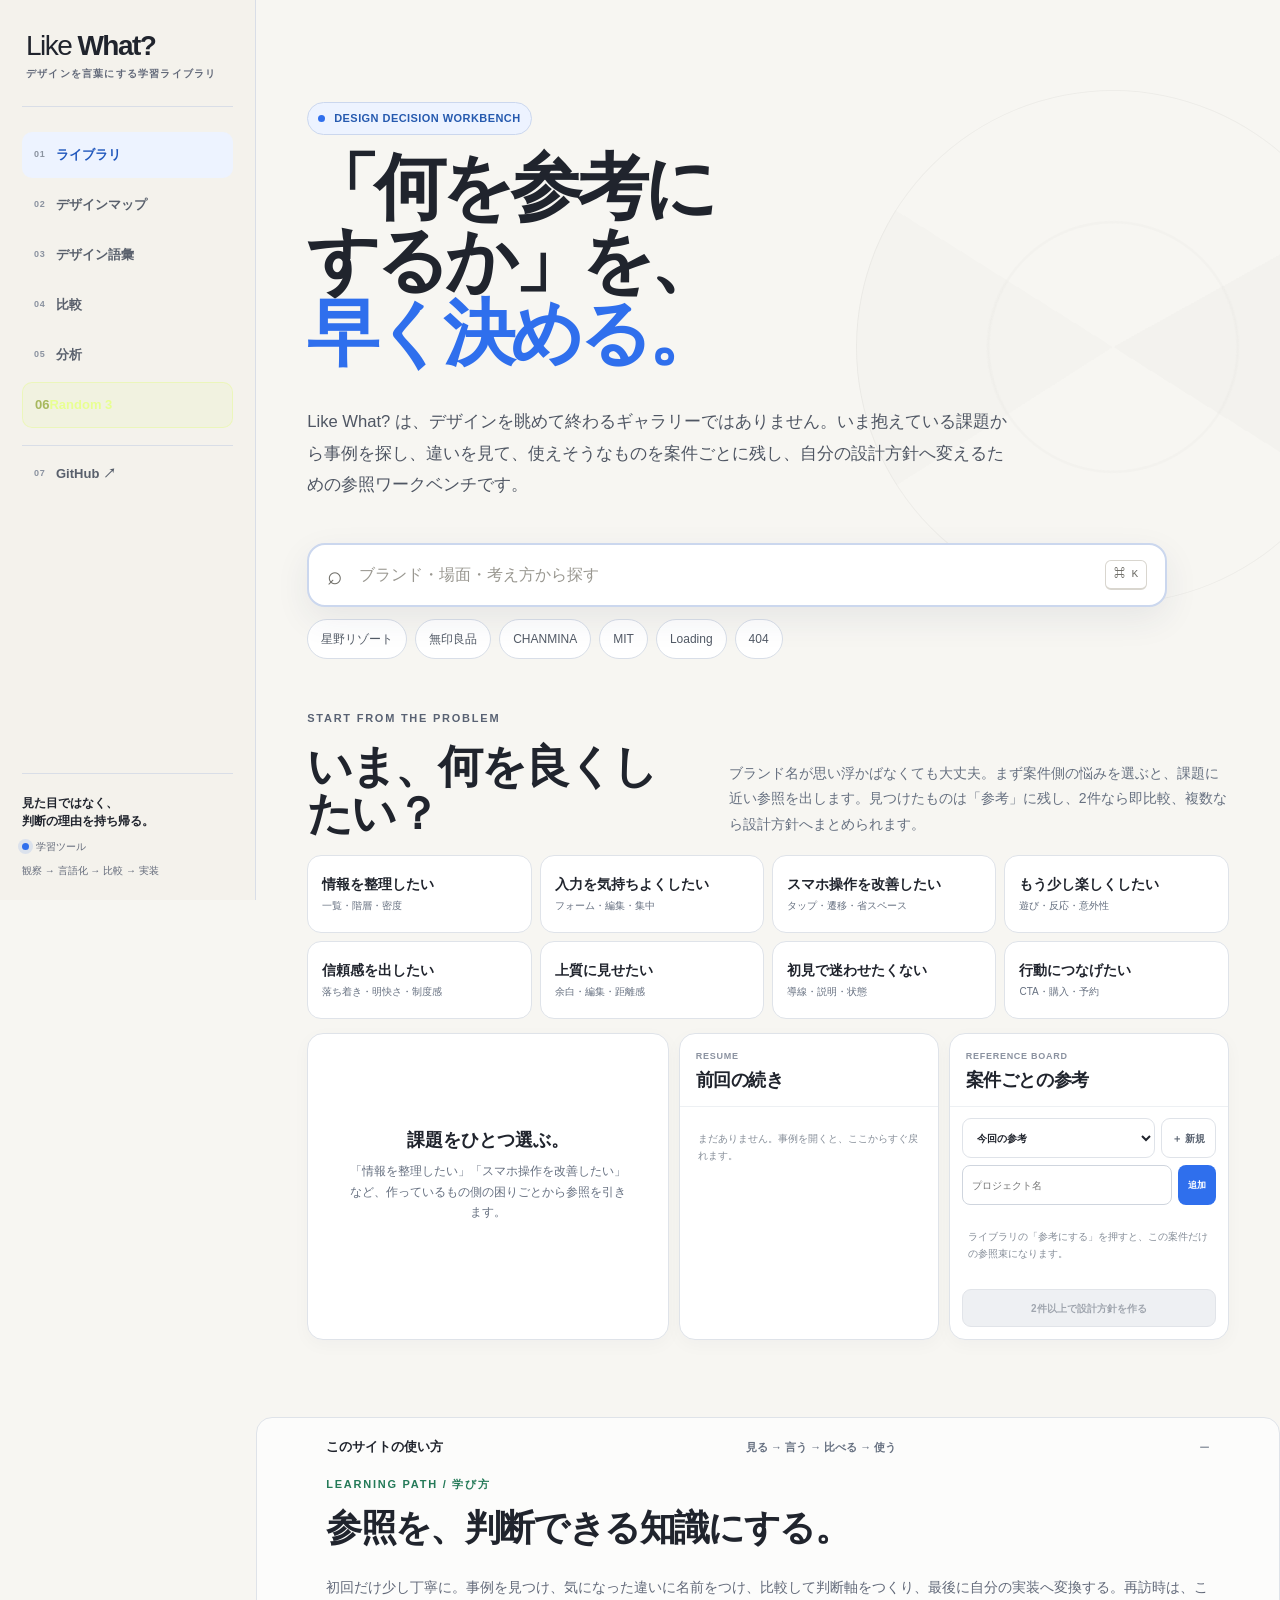
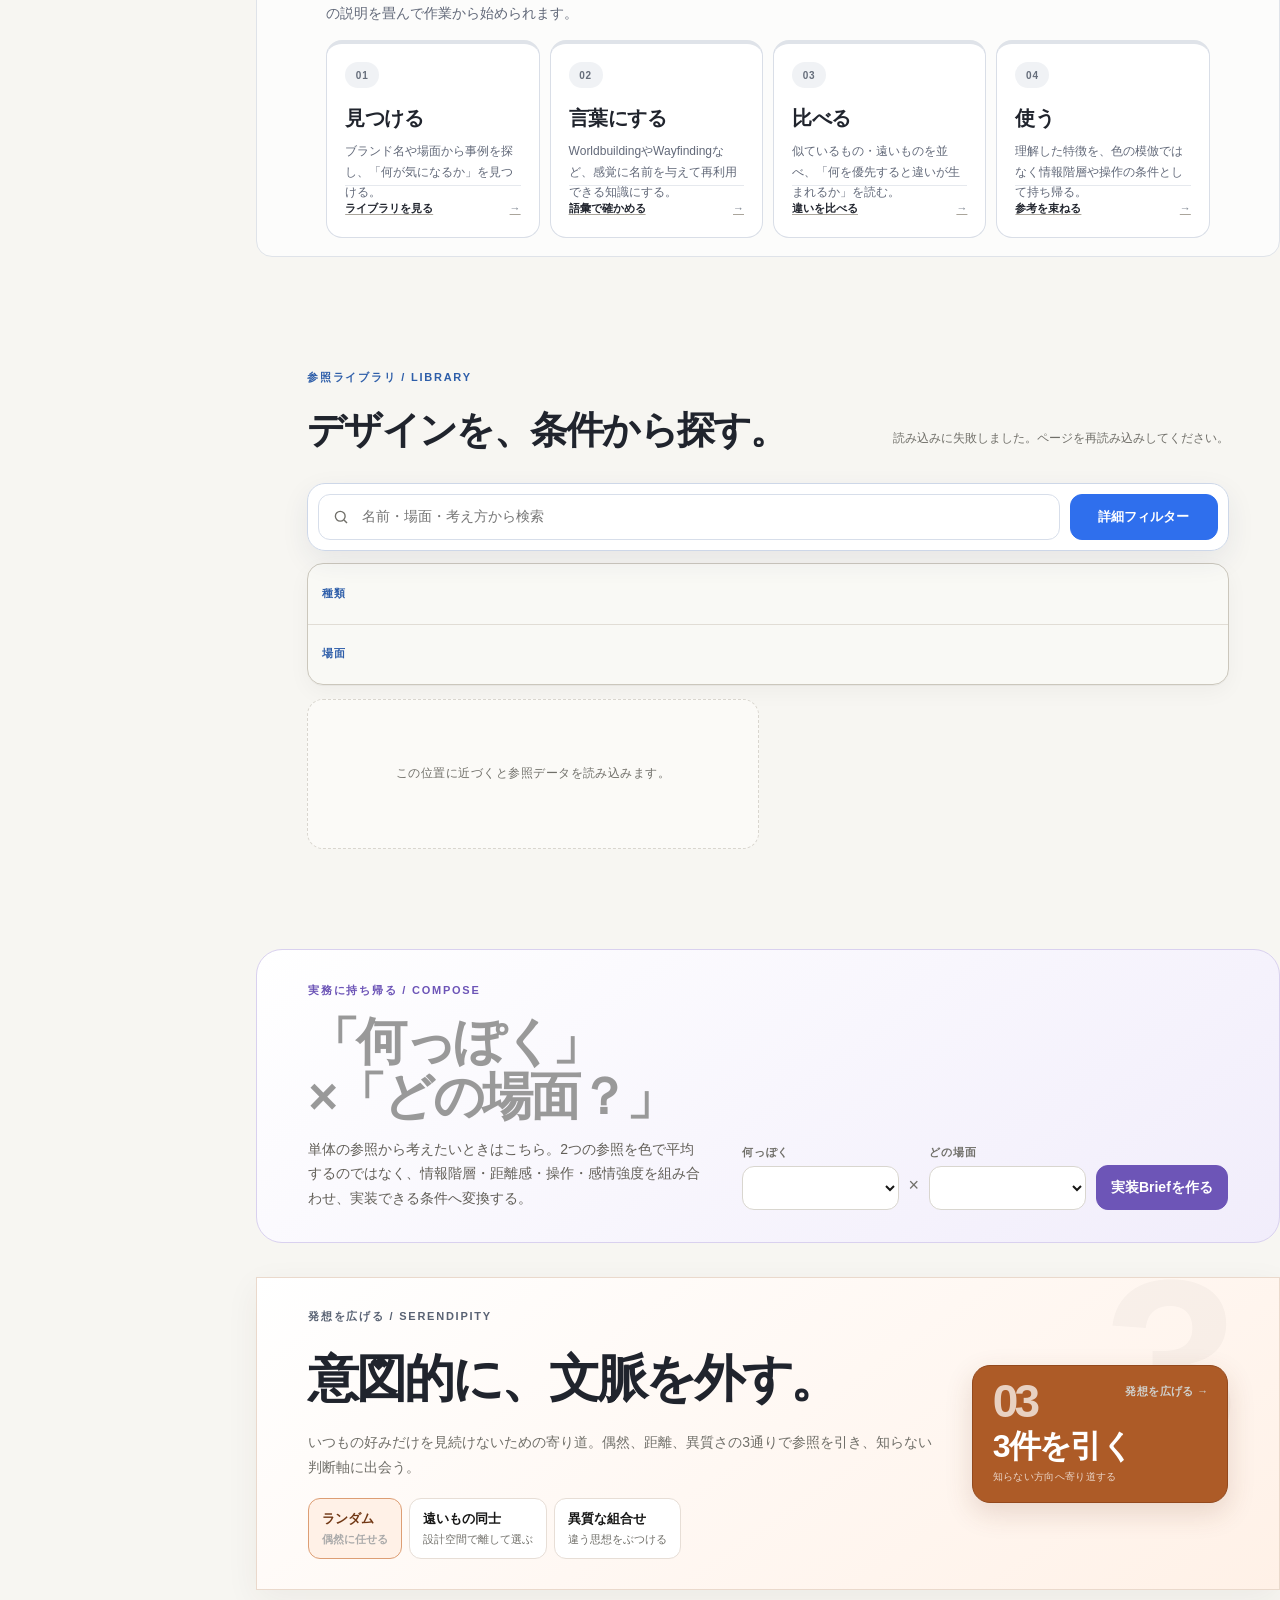
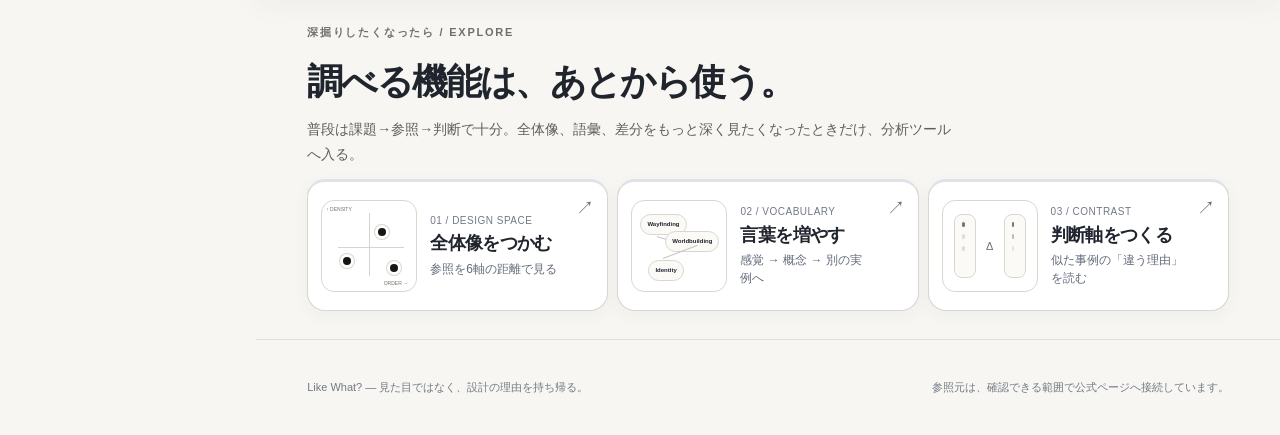
==== commit 33155218: "Bust top bootstrap cache for sidebar and Random 3 update" ====
--- a/index.html
+++ b/index.html
@@ -14,12 +14,12 @@
   <link rel="stylesheet" href="styles-qa.css" />
   <link rel="stylesheet" href="styles-home.css" />
   <link rel="stylesheet" href="styles-top-performance.css" />
-  <link rel="stylesheet" href="styles-library-v5.css" />
+  <link rel="stylesheet" href="styles-library-v5.css?v=20260816-parts1" />
   <link rel="stylesheet" href="styles-pattern-v5.css" />
+  <link rel="stylesheet" href="styles-learning.css?v=20260816-learn1" />
+  <link rel="stylesheet" href="styles-workbench.css?v=20260816-wb1" />
   <link rel="stylesheet" href="styles-shell-v2.css?v=20260816" />
   <link rel="stylesheet" href="styles-ui-polish.css?v=20260815-ui3" />
-  <link rel="stylesheet" href="styles-learning.css?v=20260816-learn1" />
-  <link rel="stylesheet" href="styles-workbench.css?v=20260816-wb1" />
 </head>
 <body>
   <a class="skip-link" href="#main-content">本文へ移動</a>
@@ -134,8 +134,8 @@
 
   <script src="catalog-index.js"></script>
   <script src="shell-v2.js?v=20260816"></script>
-  <script src="top-bootstrap.js?v=20260815-ui3"></script>
+  <script src="top-bootstrap.js?v=20260817-random3"></script>
   <script src="learning-ui.js?v=20260816-learn1"></script>
   <script src="workbench.js?v=20260816-wb1"></script>
 </body>
-</html>
+</html>
--- a/styles-library-v5.css
+++ b/styles-library-v5.css
@@ -1 +1,32 @@
-.facet-panel{border:1px solid var(--line);border-radius:18px;background:rgba(251,250,247,.72);margin:0 0 14px;overflow:hidden}.facet-row{display:grid;grid-template-columns:92px minmax(0,1fr);align-items:center;gap:10px;padding:10px 12px;border-top:1px solid var(--line)}.facet-row:first-child{border-top:0}.facet-row>span{font-size:9px;font-weight:750;letter-spacing:.1em;text-transform:uppercase;color:var(--muted)}.facet-row .part-filters{padding:0}.facet-row[hidden]{display:none}.part-chip small{font-size:8px;color:var(--muted);margin-left:3px}.part-chip.active small{color:inherit;opacity:.65}.active-filters{display:flex;gap:7px;flex-wrap:wrap;margin:0 0 10px}.active-filters:empty{display:none}.active-filter{border:1px solid var(--ink);background:var(--ink);color:#fff;border-radius:999px;padding:6px 9px;font-size:9px;cursor:pointer}.active-filter b{font-weight:500;color:#aaa;margin-right:5px}.brand-filter-disclosure{margin:0 0 42px;border-bottom:1px solid var(--line);padding-bottom:12px}.brand-filter-disclosure summary{cursor:pointer;list-style:none;font-size:10px;font-weight:750;letter-spacing:.08em;text-transform:uppercase;color:var(--muted);display:flex;justify-content:space-between}.brand-filter-disclosure summary::-webkit-details-marker{display:none}.brand-filter-disclosure[open] summary{margin-bottom:10px}.brand-filter-disclosure summary span{font-weight:500;letter-spacing:0;text-transform:none}.library-group-card[data-entry-kind="institution"] .library-group-main header small{color:#625e56}.library-group-card[data-entry-kind="scene"] .library-group-main header small{color:#74554d}.library-group-main.is-direct{position:relative}.library-group-main.is-direct:after{content:'1 PATTERN · DIRECT';position:absolute;right:14px;top:12px;font-size:6px;letter-spacing:.08em;color:var(--muted)}.sort-facet-row .library-sort{display:flex;gap:7px;align-items:center}.sort-facet-row select{border:1px solid var(--line);border-radius:10px;background:#fff;padding:8px 10px;font-size:10px}.sort-reroll{border:1px solid var(--line);background:#fff;border-radius:10px;padding:7px 10px;cursor:pointer}.composer{max-width:1380px;margin:0 auto 34px;padding:32px clamp(18px,4vw,54px);border:1px solid var(--line);border-radius:26px;background:var(--surface);display:grid;grid-template-columns:minmax(0,.9fr) minmax(420px,1.1fr);gap:36px;align-items:end}.composer-copy h2{font-size:clamp(30px,4vw,54px);letter-spacing:-.055em;margin:0 0 12px}.composer-copy>p:last-child{font-size:12px;line-height:1.8;color:var(--muted);margin:0;max-width:620px}.composer-controls{display:grid;grid-template-columns:1fr auto 1fr auto;gap:10px;align-items:end}.composer-controls label{font-size:9px;font-weight:700;letter-spacing:.08em;text-transform:uppercase;color:var(--muted)}.composer-controls select{display:block;width:100%;margin-top:6px;border:1px solid var(--line);background:#fff;border-radius:12px;padding:11px 12px;color:var(--ink);font-size:12px}.composer-controls>span{align-self:center;margin-top:18px;color:var(--muted)}.composer-controls button{border:1px solid var(--ink);background:var(--ink);color:#fff;border-radius:12px;padding:11px 14px;cursor:pointer;font-size:11px;font-weight:700}.composer-result{grid-column:1/-1}.composer-result:empty{display:none}.composer-brief{border-top:1px solid var(--line);padding-top:18px;display:grid;grid-template-columns:repeat(2,minmax(0,1fr));gap:14px}.composer-brief article{border:1px solid var(--line);border-radius:16px;background:#fff;padding:16px}.composer-brief article.full{grid-column:1/-1}.composer-brief small,.composer-brief strong{display:block}.composer-brief small{font-size:7px;letter-spacing:.1em;color:var(--muted)}.composer-brief strong{font-size:15px;margin-top:5px}.composer-brief p{font-size:10px;line-height:1.7;color:#5f5d57;margin:9px 0 0}.composer-brief pre{white-space:pre-wrap;overflow-wrap:anywhere;margin:10px 0 0;background:#f6f4ef;border-radius:12px;padding:13px;font:9px/1.75 ui-monospace,SFMono-Regular,Menlo,monospace}.composer-copy-button{margin-top:10px;border:1px solid var(--ink);background:var(--ink);color:#fff;border-radius:9px;padding:8px 10px;font-size:9px;cursor:pointer}.scene-lifecycle-badge{display:inline-flex;gap:5px;align-items:center}.scene-lifecycle-badge:before{content:'';width:5px;height:5px;border-radius:50%;background:currentColor;opacity:.55}@media(max-width:900px){.composer{grid-template-columns:1fr}.composer-controls{grid-template-columns:1fr auto 1fr}.composer-controls button{grid-column:1/-1}.composer-brief{grid-template-columns:1fr}.composer-brief article.full{grid-column:auto}}@media(max-width:650px){.facet-row{grid-template-columns:1fr;padding:9px 10px}.facet-row>span{padding-left:3px}.brand-filter-disclosure{margin-bottom:30px}.composer{margin:0 12px 26px;padding:22px 16px;border-radius:20px;gap:22px}.composer-controls{grid-template-columns:1fr}.composer-controls>span{display:none}.composer-controls button{grid-column:auto}.composer-copy h2{font-size:31px}}
+.facet-panel{border:1px solid #cec8bd;border-radius:18px;background:#fffefa;margin:0 0 14px;overflow:hidden;box-shadow:0 1px 0 rgb(23 23 21 / 4%),0 7px 22px rgb(23 23 21 / 4%)}.facet-row{display:grid;grid-template-columns:92px minmax(0,1fr);align-items:center;gap:10px;padding:10px 12px;border-top:1px solid #e1ddd5}.facet-row:first-child{border-top:0}.facet-row>span{font-size:9px;font-weight:750;letter-spacing:.1em;text-transform:uppercase;color:var(--muted)}.facet-row .part-filters{padding:0}.facet-row[hidden]{display:none}.part-chip small{font-size:8px;color:var(--muted);margin-left:3px}.part-chip.active small{color:inherit;opacity:.65}.active-filters{display:flex;gap:7px;flex-wrap:wrap;margin:0 0 10px}.active-filters:empty{display:none}.active-filter{border:1px solid var(--ink);background:var(--ink);color:#fff;border-radius:999px;padding:6px 9px;font-size:9px;cursor:pointer}.active-filter b{font-weight:500;color:#aaa;margin-right:5px}.brand-filter-disclosure{margin:0 0 42px;border-bottom:1px solid #d7d1c7;padding-bottom:12px}.brand-filter-disclosure summary{cursor:pointer;list-style:none;font-size:10px;font-weight:750;letter-spacing:.08em;text-transform:uppercase;color:var(--muted);display:flex;justify-content:space-between}.brand-filter-disclosure summary::-webkit-details-marker{display:none}.brand-filter-disclosure[open] summary{margin-bottom:10px}.brand-filter-disclosure summary span{font-weight:500;letter-spacing:0;text-transform:none}.library-group-card[data-entry-kind="institution"] .library-group-main header small{color:#625e56}.library-group-card[data-entry-kind="scene"] .library-group-main header small{color:#74554d}.library-group-main.is-direct{position:relative}.library-group-main.is-direct:after{content:'1 PATTERN · DIRECT';position:absolute;right:14px;top:12px;font-size:6px;letter-spacing:.08em;color:var(--muted)}.sort-facet-row .library-sort{display:flex;gap:7px;align-items:center}.sort-facet-row select{border:1px solid var(--line);border-radius:10px;background:#fff;padding:8px 10px;font-size:10px}.sort-reroll{border:1px solid var(--line);background:#fff;border-radius:10px;padding:7px 10px;cursor:pointer}.composer{max-width:1380px;margin:0 auto 34px;padding:32px clamp(18px,4vw,54px);border:1px solid var(--line);border-radius:26px;background:var(--surface);display:grid;grid-template-columns:minmax(0,.9fr) minmax(420px,1.1fr);gap:36px;align-items:end}.composer-copy h2{font-size:clamp(30px,4vw,54px);letter-spacing:-.055em;margin:0 0 12px}.composer-copy>p:last-child{font-size:12px;line-height:1.8;color:var(--muted);margin:0;max-width:620px}.composer-controls{display:grid;grid-template-columns:1fr auto 1fr auto;gap:10px;align-items:end}.composer-controls label{font-size:9px;font-weight:700;letter-spacing:.08em;text-transform:uppercase;color:var(--muted)}.composer-controls select{display:block;width:100%;margin-top:6px;border:1px solid var(--line);background:#fff;border-radius:12px;padding:11px 12px;color:var(--ink);font-size:12px}.composer-controls>span{align-self:center;margin-top:18px;color:var(--muted)}.composer-controls button{border:1px solid var(--ink);background:var(--ink);color:#fff;border-radius:12px;padding:11px 14px;cursor:pointer;font-size:11px;font-weight:700}.composer-result{grid-column:1/-1}.composer-result:empty{display:none}.composer-brief{border-top:1px solid var(--line);padding-top:18px;display:grid;grid-template-columns:repeat(2,minmax(0,1fr));gap:14px}.composer-brief article{border:1px solid var(--line);border-radius:16px;background:#fff;padding:16px}.composer-brief article.full{grid-column:1/-1}.composer-brief small,.composer-brief strong{display:block}.composer-brief small{font-size:7px;letter-spacing:.1em;color:var(--muted)}.composer-brief strong{font-size:15px;margin-top:5px}.composer-brief p{font-size:10px;line-height:1.7;color:#5f5d57;margin:9px 0 0}.composer-brief pre{white-space:pre-wrap;overflow-wrap:anywhere;margin:10px 0 0;background:#f6f4ef;border-radius:12px;padding:13px;font:9px/1.75 ui-monospace,SFMono-Regular,Menlo,monospace}.composer-copy-button{margin-top:10px;border:1px solid var(--ink);background:var(--ink);color:#fff;border-radius:9px;padding:8px 10px;font-size:9px;cursor:pointer}.scene-lifecycle-badge{display:inline-flex;gap:5px;align-items:center}.scene-lifecycle-badge:before{content:'';width:5px;height:5px;border-radius:50%;background:currentColor;opacity:.55}
+
+/* UI Parts facet: treat color as information, not decoration. Other facets stay neutral. */
+.part-chip[data-facet="part"]{--part-bg:#f3f0e9;--part-border:#d5d0c6;--part-ink:#4f4c45;--part-active:#4d4a44;--part-active-ink:#fff;border:1px solid var(--part-border);background:var(--part-bg);color:var(--part-ink);font-weight:590;box-shadow:inset 0 0 0 1px rgba(255,255,255,.24)}
+.part-chip[data-facet="part"]:hover{border-color:color-mix(in srgb,var(--part-active) 48%,var(--part-border));background:color-mix(in srgb,var(--part-bg) 76%,#fff);color:var(--part-active)}
+.part-chip[data-facet="part"].active{border-color:var(--part-active);background:var(--part-active);color:var(--part-active-ink);font-weight:760;box-shadow:0 0 0 2px #fffefa,0 0 0 3px color-mix(in srgb,var(--part-active) 44%,transparent)}
+.part-chip[data-facet="part"].active::before{content:'';display:inline-block;width:6px;height:6px;margin-right:6px;border-radius:50%;background:currentColor;vertical-align:1px;opacity:.92}
+.part-chip[data-facet="part"] small{color:inherit;opacity:.62}
+.part-chip[data-facet="part"][data-value="All"]{--part-bg:#f0eee8;--part-border:#c9c5bc;--part-ink:#5f5b53;--part-active:#242320}
+
+/* Structure / navigation — blue */
+.part-chip[data-facet="part"]:is([data-value="Navigation"],[data-value="Sidebar"],[data-value="Tabs"],[data-value="Menu"],[data-value="Header"],[data-value="Footer"],[data-value="Breadcrumb"],[data-value="Wayfinding"]){--part-bg:#eaf1f8;--part-border:#c5d5e6;--part-ink:#36546f;--part-active:#315f86}
+/* Input / settings — green */
+.part-chip[data-facet="part"]:is([data-value="Form"],[data-value="Input"],[data-value="Filter"],[data-value="Search"],[data-value="Settings"],[data-value="Properties"],[data-value="Select"],[data-value="Controls"]){--part-bg:#e9f2ec;--part-border:#c3d8ca;--part-ink:#3e604b;--part-active:#386a4d}
+/* Action / conversion — amber */
+.part-chip[data-facet="part"]:is([data-value="CTA"],[data-value="Button"],[data-value="Action"],[data-value="Checkout"],[data-value="Commerce"],[data-value="Ticketing"],[data-value="Booking"]){--part-bg:#f7efe0;--part-border:#e2cfaa;--part-ink:#745829;--part-active:#8a6222}
+/* Overlay / temporary layer — violet */
+.part-chip[data-facet="part"]:is([data-value="Modal"],[data-value="Sheet"],[data-value="Overlay"],[data-value="Command"],[data-value="Dialog"],[data-value="Drawer"],[data-value="Popover"]){--part-bg:#f1ebf6;--part-border:#d7c7e2;--part-ink:#665077;--part-active:#72508a}
+/* Editorial / expression — rose */
+.part-chip[data-facet="part"]:is([data-value="Hero"],[data-value="Marketing"],[data-value="Editorial"],[data-value="Story"],[data-value="Campaign"],[data-value="Branding"]){--part-bg:#f7ebec;--part-border:#e3c7ca;--part-ink:#774f54;--part-active:#8a5159}
+/* Dense information — teal */
+.part-chip[data-facet="part"]:is([data-value="Table"],[data-value="List"],[data-value="Database"],[data-value="Dashboard"],[data-value="Metrics"],[data-value="Chart"],[data-value="Workflow"]){--part-bg:#e7f2f1;--part-border:#bfd9d6;--part-ink:#3e6561;--part-active:#34736c}
+/* Discovery / collections — olive */
+.part-chip[data-facet="part"]:is([data-value="Cards"],[data-value="Feed"],[data-value="Collection"],[data-value="Gallery"],[data-value="Grid"],[data-value="Discovery"]){--part-bg:#f0f1e4;--part-border:#d2d5b3;--part-ink:#626637;--part-active:#6d742f}
+/* Creation / content — slate */
+.part-chip[data-facet="part"]:is([data-value="Editor"],[data-value="Document"],[data-value="Composer"],[data-value="Workspace"],[data-value="Detail"],[data-value="Metadata"]){--part-bg:#eceff2;--part-border:#ccd2d9;--part-ink:#505b67;--part-active:#546474}
+/* Device / context — warm neutral */
+.part-chip[data-facet="part"]:is([data-value="Mobile"],[data-value="Desktop"],[data-value="Responsive"]){--part-bg:#f2ede7;--part-border:#dacdc0;--part-ink:#69584a;--part-active:#735846}
+
+@supports not (color:color-mix(in srgb,#000,#fff)){.part-chip[data-facet="part"]:hover{border-color:var(--part-active);background:var(--part-bg)}.part-chip[data-facet="part"].active{box-shadow:0 0 0 2px #fffefa}}
+
+@media(max-width:900px){.composer{grid-template-columns:1fr}.composer-controls{grid-template-columns:1fr auto 1fr}.composer-controls button{grid-column:1/-1}.composer-brief{grid-template-columns:1fr}.composer-brief article.full{grid-column:auto}}@media(max-width:650px){.facet-row{grid-template-columns:1fr;padding:9px 10px}.facet-row>span{padding-left:3px}.brand-filter-disclosure{margin-bottom:30px}.composer{margin:0 12px 26px;padding:22px 16px;border-radius:20px;gap:22px}.composer-controls{grid-template-columns:1fr}.composer-controls>span{display:none}.composer-controls button{grid-column:auto}.composer-copy h2{font-size:31px}}
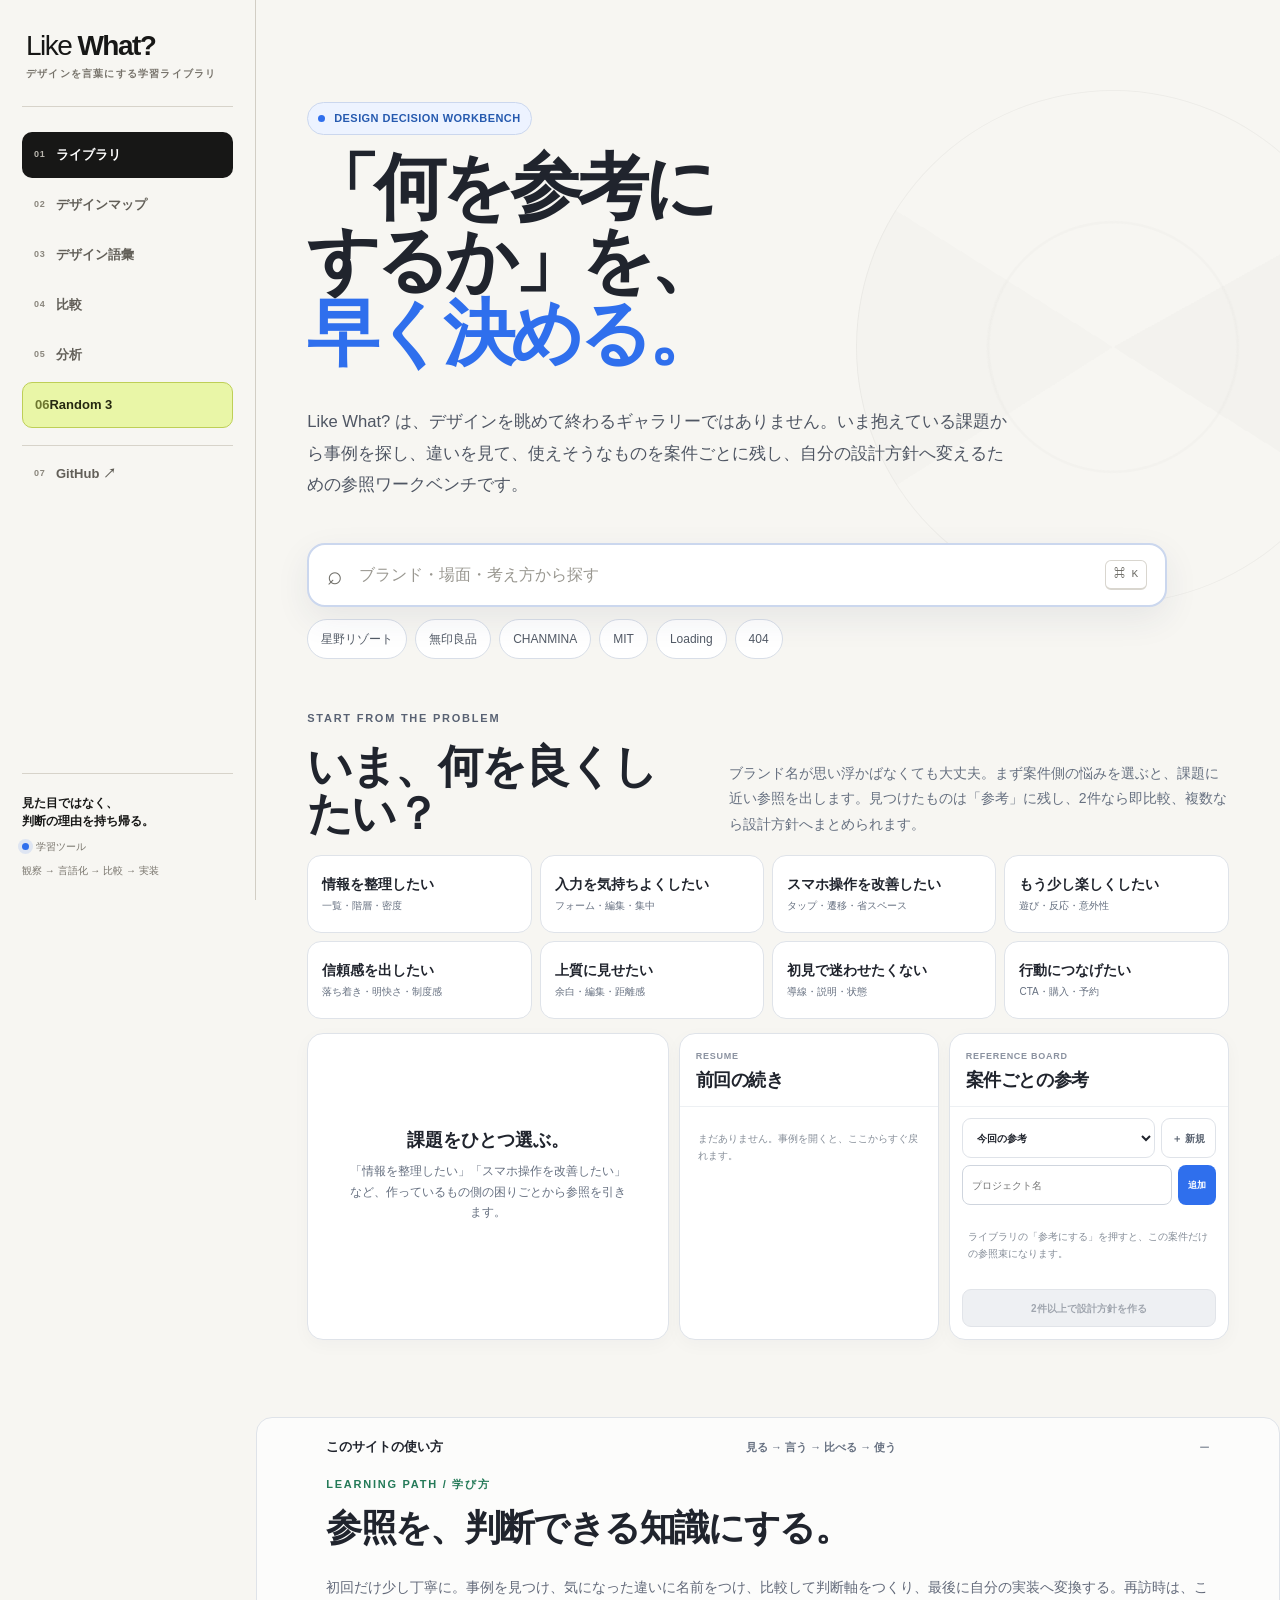
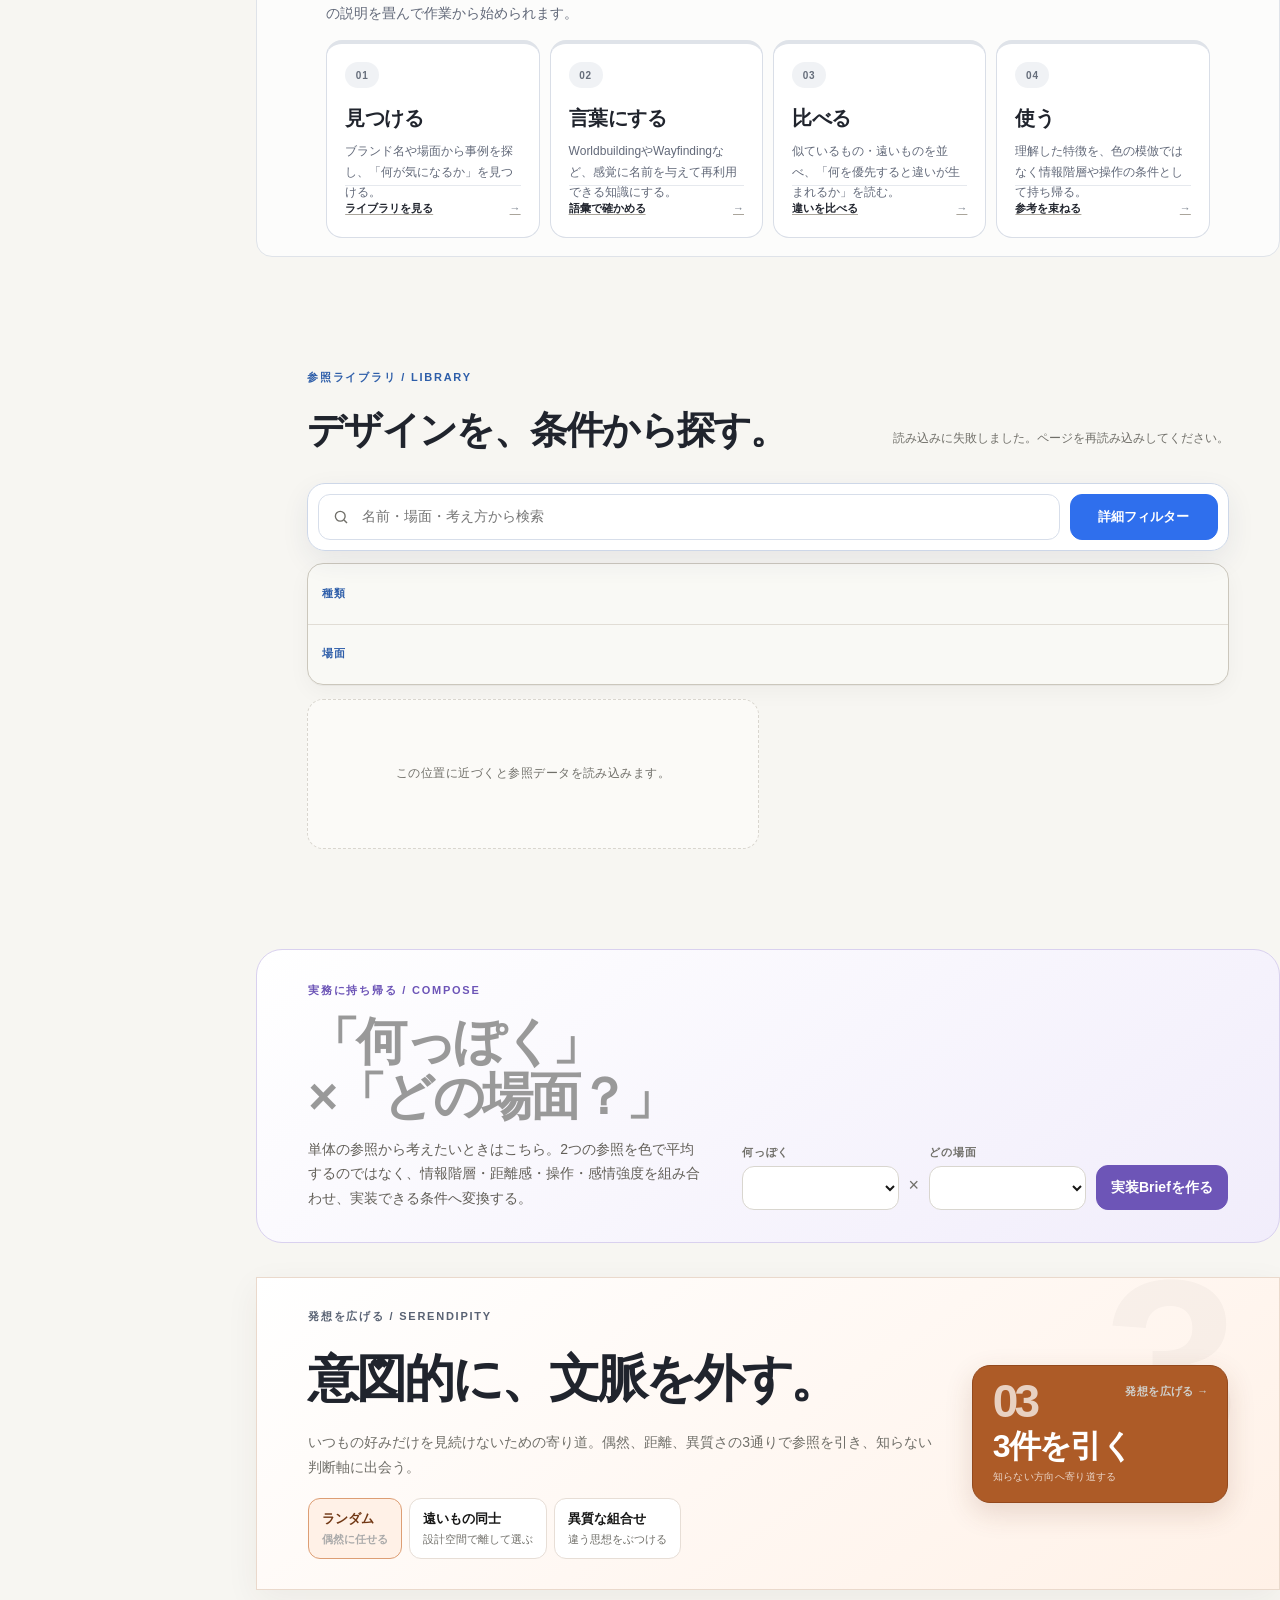
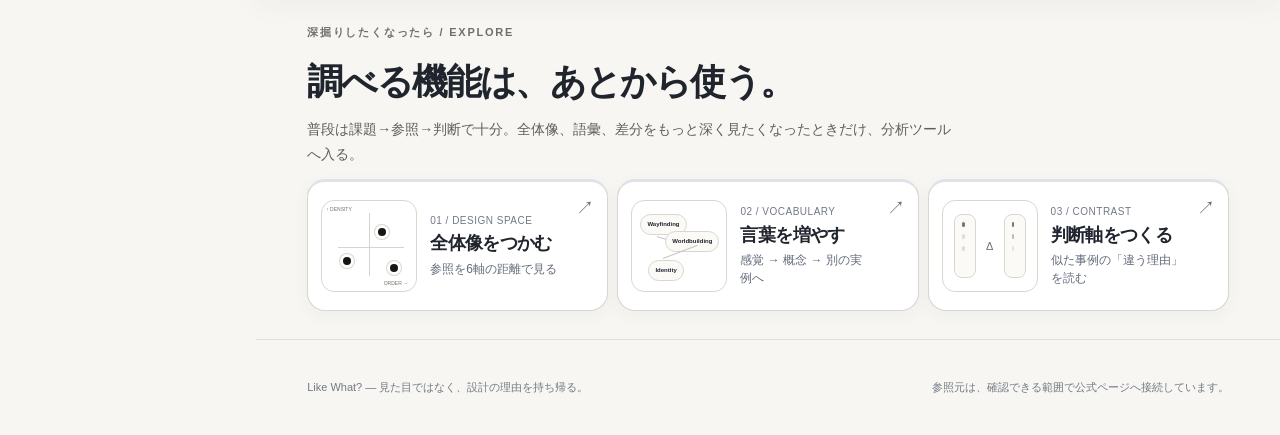
==== commit 19b7c1d0: "Apply stable light rail from first paint" ====
--- a/index.html
+++ b/index.html
@@ -18,6 +18,7 @@
   <link rel="stylesheet" href="styles-pattern-v5.css" />
   <link rel="stylesheet" href="styles-learning.css?v=20260816-learn1" />
   <link rel="stylesheet" href="styles-workbench.css?v=20260816-wb1" />
+  <link rel="stylesheet" href="styles-rail-light.css?v=20260817-rail1" />
   <link rel="stylesheet" href="styles-shell-v2.css?v=20260816" />
   <link rel="stylesheet" href="styles-ui-polish.css?v=20260815-ui3" />
 </head>
--- a/styles-rail-light.css
+++ b/styles-rail-light.css
@@ -0,0 +1,76 @@
+/*
+ * Stable light navigation rail.
+ * Keeps the desktop shell visually identical before and after deferred library loading.
+ */
+@media (min-width: 1024px) {
+  body.lw-shell-ready .site-header.site-header {
+    border-right-color: #d2cec5;
+    background: var(--lw-paper, #f4f2ed);
+    color: var(--ink, #171716);
+  }
+
+  body.lw-shell-ready .site-header .brandmark {
+    border-bottom-color: #d7d3ca;
+    color: var(--ink, #171716);
+  }
+
+  body.lw-shell-ready .site-header .lw-brand-kicker {
+    color: #77736b;
+  }
+
+  body.lw-shell-ready .site-header.site-header nav {
+    color: #625f58;
+  }
+
+  body.lw-shell-ready .site-header.site-header nav a {
+    color: inherit;
+  }
+
+  body.lw-shell-ready .site-header.site-header nav a:hover {
+    background: #e8e5dd;
+    color: var(--ink, #171716);
+  }
+
+  body.lw-shell-ready .site-header.site-header nav a[aria-current='page'],
+  body.lw-shell-ready.lw-home .site-header.site-header nav a:first-child {
+    background: var(--ink, #171716);
+    color: #fff;
+  }
+
+  body.lw-shell-ready .site-header.site-header nav a[aria-current='page'] .lw-nav-index,
+  body.lw-shell-ready.lw-home .site-header.site-header nav a:first-child .lw-nav-index {
+    color: #b9b6ae;
+  }
+
+  body.lw-shell-ready .site-header.site-header nav a .lw-nav-index {
+    color: #8b877e;
+  }
+
+  body.lw-shell-ready .site-header.site-header nav a.lw-external {
+    border-top-color: #d7d3ca;
+  }
+
+  body.lw-shell-ready .site-header .lw-rail-footer {
+    border-top-color: #d7d3ca;
+    color: #77736b;
+  }
+
+  body.lw-shell-ready .site-header .lw-rail-footer strong {
+    color: var(--ink, #171716);
+  }
+
+  body.lw-shell-ready .site-header.site-header nav .lw-nav-random {
+    border-color: #becf57;
+    background: #e9f6a7;
+    color: #252810;
+  }
+
+  body.lw-shell-ready .site-header.site-header nav .lw-nav-random:hover {
+    background: #deed8e;
+    color: #17190b;
+  }
+
+  body.lw-shell-ready .site-header.site-header nav .lw-nav-random .lw-nav-index {
+    color: #6d762f;
+  }
+}
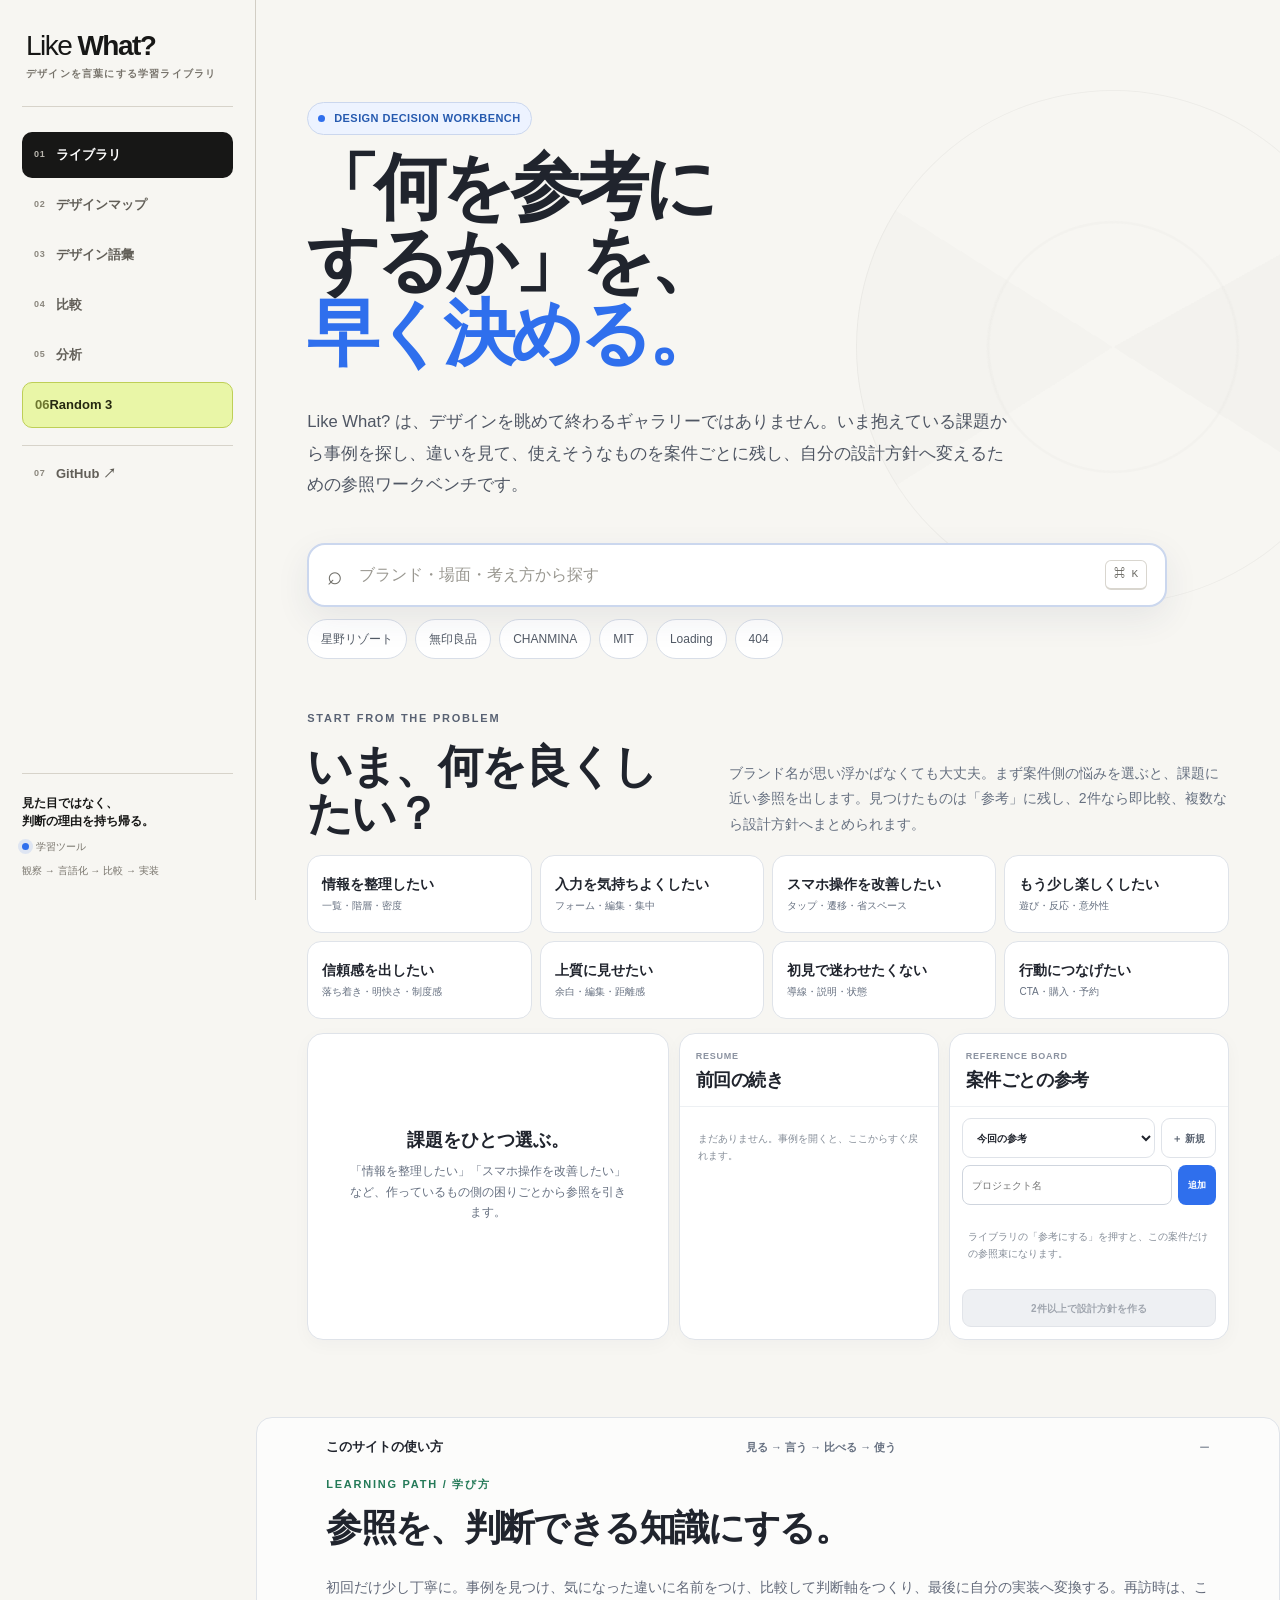
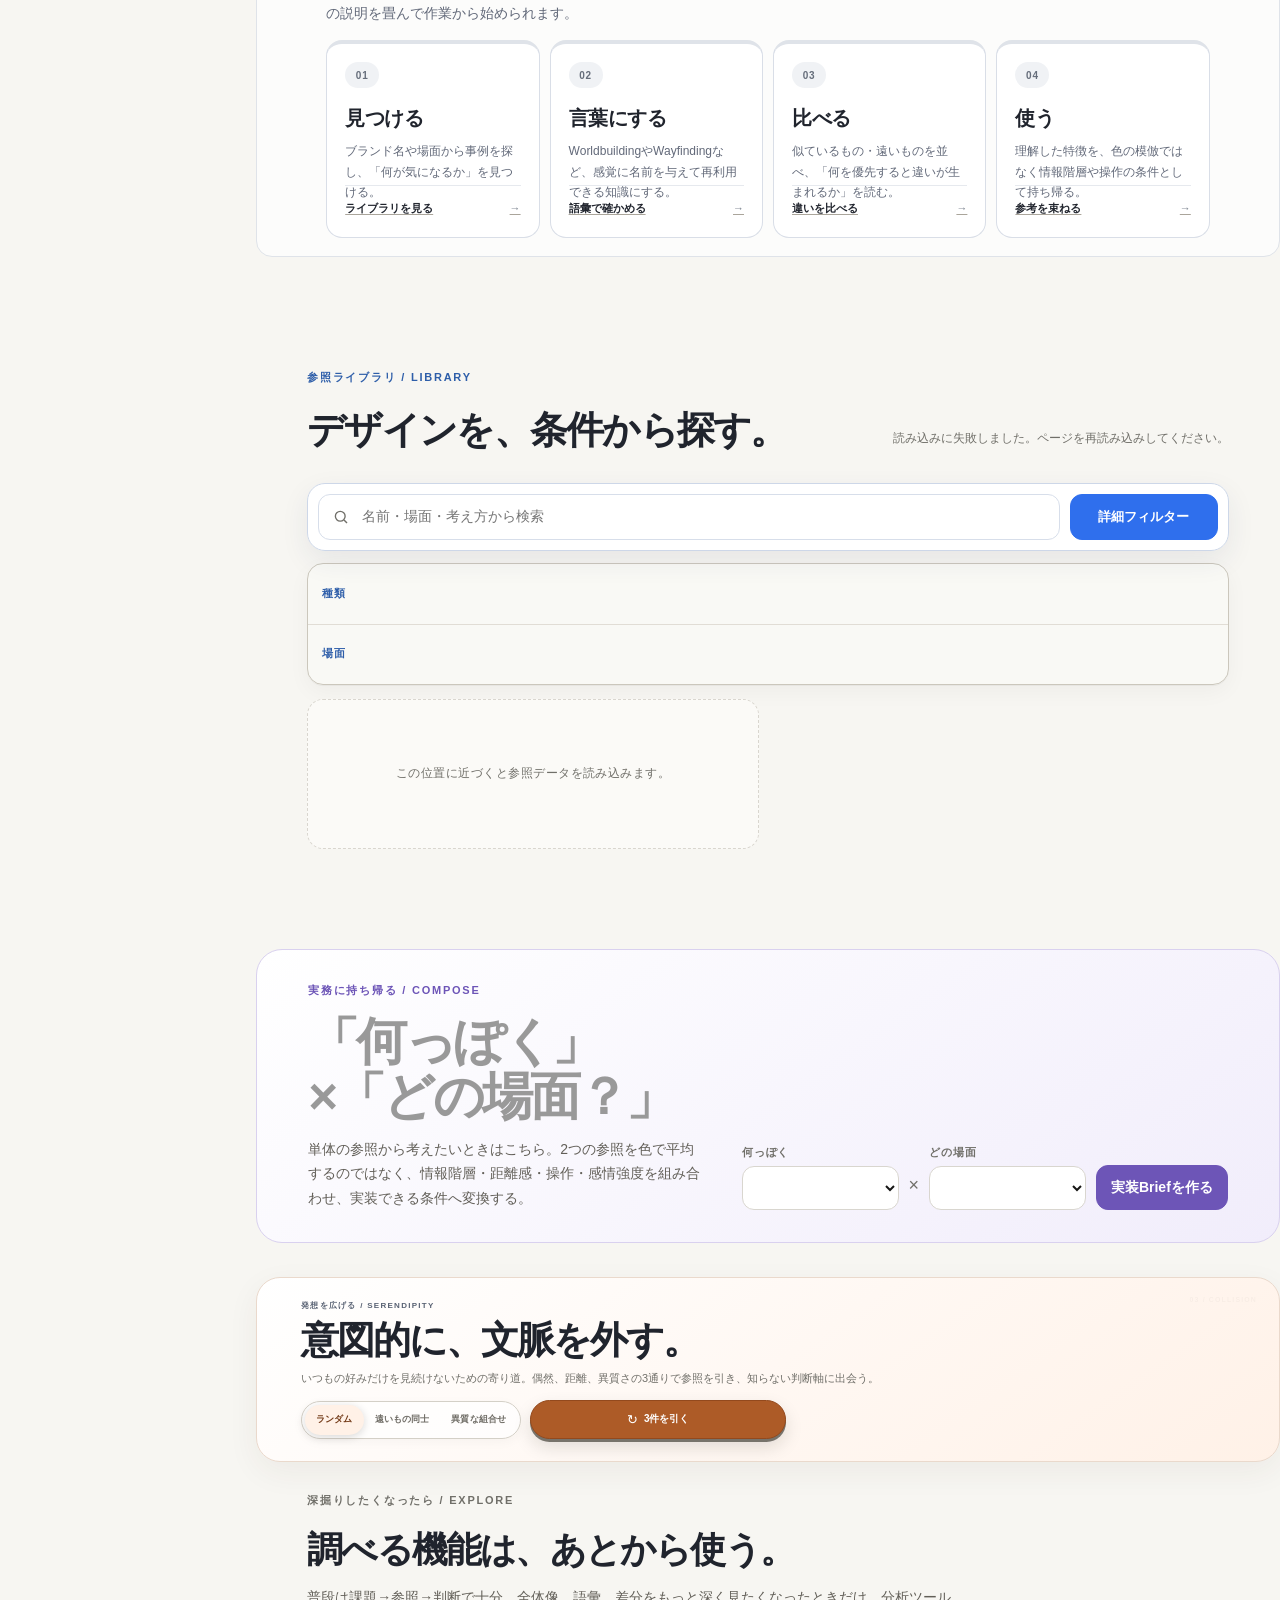
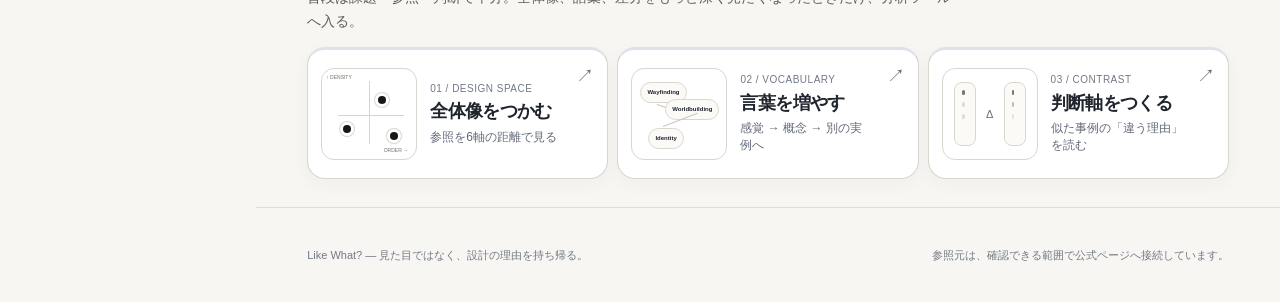
==== commit c53a7f7d: "デザイントークン層を追加(見た目の変更なし) styles-vars.css を新設し、Typography/Spacing/Color/Radius/Motion の値を --lwt- プレフィック" ====
--- a/index.html
+++ b/index.html
@@ -8,6 +8,7 @@
   <link rel="icon" type="image/png" sizes="180x180" href="/likewhat/apple-touch-icon.png?v=20260815">
   <link rel="apple-touch-icon" sizes="180x180" href="/likewhat/apple-touch-icon.png?v=20260815">
   <link rel="icon" href="favicon.svg" type="image/svg+xml" />
+  <link rel="stylesheet" href="styles-vars.css?v=20260817-tokens1" />
   <link rel="stylesheet" href="styles.css?v=20260815-core" />
   <link rel="stylesheet" href="styles-extra.css" />
   <link rel="stylesheet" href="styles-enhancements.css" />
@@ -18,7 +19,7 @@
   <link rel="stylesheet" href="styles-pattern-v5.css" />
   <link rel="stylesheet" href="styles-learning.css?v=20260816-learn1" />
   <link rel="stylesheet" href="styles-workbench.css?v=20260816-wb1" />
-  <link rel="stylesheet" href="styles-rail-light.css?v=20260817-rail1" />
+  <link rel="stylesheet" href="styles-rail-light.css?v=20260817-rail2" />
   <link rel="stylesheet" href="styles-shell-v2.css?v=20260816" />
   <link rel="stylesheet" href="styles-ui-polish.css?v=20260815-ui3" />
 </head>
@@ -26,7 +27,7 @@
   <a class="skip-link" href="#main-content">本文へ移動</a>
   <header class="site-header">
     <a class="brandmark" href="./" aria-label="Like What? ホーム"><span>Like</span> What?</a>
-    <nav aria-label="グローバルナビゲーション"><a href="#patterns">ライブラリ</a><a href="map.html">デザインマップ</a><a href="vocabulary.html">デザイン語彙</a><a href="compare.html">比較</a><a href="coverage.html">分析</a><a href="https://github.com/silovar-uk/likewhat" target="_blank" rel="noreferrer">GitHub ↗</a></nav>
+    <nav aria-label="グローバルナビゲーション"><a href="#patterns" aria-current="page">ライブラリ</a><a href="map.html">デザインマップ</a><a href="vocabulary.html">デザイン語彙</a><a href="compare.html">比較</a><a href="coverage.html">分析</a><button type="button" class="lw-nav-random">Random 3</button><a href="https://github.com/silovar-uk/likewhat" target="_blank" rel="noreferrer">GitHub ↗</a></nav>
   </header>
 
   <main id="main-content">
@@ -115,7 +116,7 @@
       <div id="composerResult" class="composer-result" aria-live="polite"></div>
     </section>
 
-    <section class="randomizer" aria-labelledby="randomTitle">
+    <section class="randomizer" id="randomizer" aria-labelledby="randomTitle">
       <div class="randomizer-copy"><p class="eyebrow">発想を広げる / SERENDIPITY</p><h2 id="randomTitle">意図的に、文脈を外す。</h2><p>いつもの好みだけを見続けないための寄り道。偶然、距離、異質さの3通りで参照を引き、知らない判断軸に出会う。</p><div id="randomModes" class="random-modes" aria-label="ランダム抽出モード"><button type="button" class="active" data-random-mode="random" aria-pressed="true"><strong>ランダム</strong><span>偶然に任せる</span></button><button type="button" data-random-mode="far" aria-pressed="false"><strong>遠いもの同士</strong><span>設計空間で離して選ぶ</span></button><button type="button" data-random-mode="weird" aria-pressed="false"><strong>異質な組合せ</strong><span>違う思想をぶつける</span></button></div></div>
       <button id="randomDraw" class="random-draw-button" type="button"><span>3件を引く</span><small>知らない方向へ寄り道する</small></button>
       <div id="randomResults" class="random-results" aria-live="polite"></div>
@@ -134,8 +135,8 @@
   <footer><p>Like What? — 見た目ではなく、設計の理由を持ち帰る。</p><p>参照元は、確認できる範囲で公式ページへ接続しています。</p></footer>
 
   <script src="catalog-index.js"></script>
-  <script src="shell-v2.js?v=20260816"></script>
-  <script src="top-bootstrap.js?v=20260817-random3"></script>
+  <script src="shell-v2.js?v=20260817-shell3"></script>
+  <script src="top-bootstrap.js?v=20260817-random4"></script>
   <script src="learning-ui.js?v=20260816-learn1"></script>
   <script src="workbench.js?v=20260816-wb1"></script>
 </body>
--- a/styles-vars.css
+++ b/styles-vars.css
@@ -0,0 +1,97 @@
+/*
+ * Like What? design tokens (v1)
+ * 値の定義のみ。セレクタは持たない。既存CSS 41本はどれもこのファイルの
+ * 変数をまだ参照していないため、読み込んでも見た目は一切変わらない。
+ * 以降のPhaseで、触るセレクタから順にこのトークン参照へ移行していく。
+ * 命名は既存の --lw-* (shell-v2) と衝突しないよう --lwt- で統一。
+ */
+
+:root {
+  /* Typography */
+  --lwt-text-display: clamp(32px, 4vw, 40px);
+  --lwt-leading-display: 1.25;
+  --lwt-tracking-display: -0.01em;
+
+  --lwt-text-heading: clamp(20px, 2.5vw, 24px);
+  --lwt-leading-heading: 1.4;
+
+  --lwt-text-body: clamp(16px, 1.2vw, 17px);
+  --lwt-leading-body: 1.75;
+
+  --lwt-text-body-en: clamp(15px, 1vw, 16px);
+  --lwt-leading-body-en: 1.6;
+
+  --lwt-text-label: 14px;
+  --lwt-leading-label: 1.5;
+
+  --lwt-text-meta: 13px;
+  --lwt-leading-meta: 1.5;
+  --lwt-tracking-meta: 0.01em;
+
+  --lwt-text-eyebrow: 11px;
+  --lwt-leading-eyebrow: 1.4;
+  --lwt-tracking-eyebrow: 0.12em;
+
+  --lwt-text-number: clamp(16px, 1.5vw, 20px);
+  --lwt-leading-number: 1.2;
+  --lwt-numeric: tabular-nums;
+
+  --lwt-measure: 640px; /* 全角40文字相当の行長上限 */
+
+  /* Spacing: 機能ごとにリズムを変える(探索・読解・比較・入口) */
+  --lwt-space-explore-unit: 4px;
+  --lwt-space-explore-section: 40px;
+  --lwt-space-explore-gap: 12px;
+
+  --lwt-space-read-unit: 8px;
+  --lwt-space-read-section: 72px;
+  --lwt-space-read-gap: 24px;
+
+  --lwt-space-compare-unit: 4px;
+  --lwt-space-compare-section: 32px;
+  --lwt-space-compare-gap: 8px;
+
+  --lwt-space-entry-unit: 8px;
+  --lwt-space-entry-section: 56px;
+  --lwt-space-entry-gap: 16px;
+
+  /* Color: 機能で定義。既存の --ink/--bg/--lw-accent を土台に流用 */
+  --lwt-color-fg: var(--ink, #171716);
+  --lwt-color-bg: var(--bg, #f4f2ed);
+  --lwt-color-accent-explore: var(--lw-accent, #d7ff49);
+  --lwt-color-select: #2f6fed;
+  --lwt-color-diff-hi: #c0392b;
+  --lwt-color-diff-lo: #8a8f98;
+  --lwt-color-evidence-measured: #1f7a4d;
+  --lwt-color-evidence-observed: #8a6d1f;
+  --lwt-color-evidence-curated: var(--muted, #55544f);
+  --lwt-color-evidence-none: #9a9890;
+  --lwt-color-warn: #b3541e;
+
+  /* Radius / Line */
+  --lwt-radius-sm: 6px;
+  --lwt-radius-md: 10px;
+  --lwt-radius-lg: 16px;
+  --lwt-line: 1px;
+  --lwt-line-strong: 2px;
+  --lwt-line-dashed: 1px dashed;
+
+  /* Motion */
+  --lwt-motion-lens: 320ms;
+  --lwt-motion-explore: 480ms;
+  --lwt-motion-hover: 140ms;
+  --lwt-motion-collapse: 200ms;
+  --lwt-motion-filter: 180ms;
+  --lwt-ease-out: ease-out;
+  --lwt-ease-inout: ease-in-out;
+}
+
+@media (prefers-reduced-motion: reduce) {
+  :root {
+    --lwt-motion-lens: 0ms;
+    --lwt-motion-explore: 0ms;
+    --lwt-motion-hover: 0ms;
+    --lwt-motion-collapse: 0ms;
+    --lwt-motion-filter: 0ms;
+  }
+}
--- a/styles-home.css
+++ b/styles-home.css
@@ -1,9 +1,9 @@
 .explore-hub{max-width:1380px;margin:0 auto 28px;padding:0 clamp(18px,4vw,54px)}.explore-hub-head{display:flex;justify-content:space-between;gap:24px;align-items:end;margin-bottom:13px}.explore-hub-head h2{font-size:clamp(24px,2.8vw,38px);letter-spacing:-.05em;margin:0}.explore-hub-head>div>p:last-child{margin:7px 0 0;max-width:650px;color:var(--muted);font-size:11px;line-height:1.65}.explore-tool-grid{display:grid;grid-template-columns:repeat(3,minmax(0,1fr));gap:9px}.explore-tool{min-height:132px;border:1px solid var(--line);border-radius:18px;background:var(--surface);padding:13px;display:grid;grid-template-columns:96px minmax(0,1fr) auto;gap:13px;align-items:center;overflow:hidden;transition:border-color .15s ease,transform .15s ease,background .15s ease}.explore-tool:hover{transform:translateY(-2px);border-color:#aaa59b;background:#fff}.explore-tool-copy{min-width:0}.explore-tool-copy small,.explore-tool-copy strong,.explore-tool-copy span{display:block}.explore-tool-copy small{font-size:6px;letter-spacing:.1em;color:var(--muted);margin-bottom:6px}.explore-tool-copy strong{font-size:17px;letter-spacing:-.035em;line-height:1.2}.explore-tool-copy span{font-size:9px;line-height:1.55;color:var(--muted);margin-top:6px}.explore-tool>em{font-style:normal;font-size:18px;color:var(--muted);align-self:start}.explore-visual{height:92px;border:1px solid var(--line);border-radius:13px;background:#fff;position:relative;overflow:hidden}.explore-map-visual:before,.explore-map-visual:after{content:'';position:absolute;background:#d7d4cd}.explore-map-visual:before{left:16px;right:12px;top:46px;height:1px}.explore-map-visual:after{top:12px;bottom:15px;left:47px;width:1px}.explore-map-visual i{position:absolute;width:8px;height:8px;border-radius:50%;background:var(--ink);box-shadow:0 0 0 3px #fff,0 0 0 4px var(--line)}.explore-map-visual i:nth-child(1){left:21px;top:56px}.explore-map-visual i:nth-child(2){left:56px;top:27px}.explore-map-visual i:nth-child(3){right:18px;bottom:19px}.explore-map-visual span{position:absolute;font-size:5px;color:var(--muted)}.explore-map-visual .x{right:8px;bottom:4px}.explore-map-visual .y{left:4px;top:5px}.explore-vocab-visual{padding:12px}.explore-vocab-visual:before,.explore-vocab-visual:after{content:'';position:absolute;height:1px;background:#c9c6bf;transform-origin:left center}.explore-vocab-visual:before{width:42px;left:25px;top:35px;transform:rotate(18deg)}.explore-vocab-visual:after{width:37px;left:31px;top:57px;transform:rotate(-21deg)}.explore-vocab-visual b{position:absolute;font-size:6px;border:1px solid var(--line);background:var(--surface);padding:5px 6px;border-radius:999px;font-weight:650}.explore-vocab-visual b:nth-child(1){left:8px;top:13px}.explore-vocab-visual b:nth-child(2){right:7px;top:30px}.explore-vocab-visual b:nth-child(3){left:16px;bottom:10px}.explore-contrast-visual{display:grid;grid-template-columns:1fr 18px 1fr;padding:11px;gap:5px;align-items:center}.explore-contrast-visual>div{height:64px;border:1px solid var(--line);border-radius:8px;padding:7px;background:var(--surface);position:relative}.explore-contrast-visual>div:before{content:'';display:block;width:65%;height:5px;background:#777;border-radius:99px;box-shadow:0 12px 0 #ddd,0 24px 0 #ddd}.explore-contrast-visual>div:last-child:before{width:42%;box-shadow:0 12px 0 #bbb,0 24px 0 #e5e3dd}.explore-contrast-visual>span{font-size:11px;text-align:center;color:var(--muted)}
 
-/* Collision Engine CTA — make the act of drawing three references the visual anchor. */
-.randomizer{position:relative;overflow:hidden;border:1px solid #cbc7bd!important;background:linear-gradient(135deg,#f9f7f2 0%,#eeeae1 100%)!important;box-shadow:0 18px 54px rgba(20,20,18,.07)!important}.randomizer:before{content:'3';position:absolute;right:clamp(18px,5vw,64px);top:-34px;font-size:clamp(150px,19vw,300px);line-height:1;font-weight:850;letter-spacing:-.1em;color:rgba(23,23,22,.035);pointer-events:none}.randomizer-copy{position:relative;z-index:1}.randomizer-copy h2{font-size:clamp(32px,4vw,58px)!important;letter-spacing:-.06em!important}.random-draw-button{position:relative;z-index:2;min-width:clamp(220px,24vw,340px)!important;min-height:clamp(180px,21vw,270px)!important;border-radius:28px!important;border:0!important;background:var(--ink)!important;color:#fff!important;padding:24px 26px 22px!important;display:grid!important;grid-template-rows:1fr auto!important;align-content:stretch!important;text-align:left!important;overflow:hidden!important;box-shadow:0 18px 45px rgba(20,20,18,.2)!important;transition:transform .18s ease,box-shadow .18s ease,background .18s ease!important}.random-draw-button:before{content:'03';align-self:start;font-size:clamp(64px,8vw,118px);line-height:.78;font-weight:820;letter-spacing:-.085em;color:#fff}.random-draw-button:after{content:'COLLIDE REFERENCES →';position:absolute;right:22px;top:25px;font-size:7px;font-weight:750;letter-spacing:.15em;color:#9b9b98}.random-draw-button>span{align-self:end;display:block!important;font-size:clamp(27px,3vw,44px)!important;font-weight:760!important;letter-spacing:-.055em!important;line-height:1!important;color:#fff!important}.random-draw-button>small{display:block!important;margin-top:7px!important;font-size:9px!important;letter-spacing:.12em!important;text-transform:uppercase!important;color:#a9a9a5!important}.random-draw-button:hover{transform:translateY(-5px) scale(1.015)!important;box-shadow:0 26px 62px rgba(20,20,18,.27)!important;background:#0b0b0b!important}.random-draw-button:active{transform:translateY(-1px) scale(.99)!important}.random-draw-button:focus-visible{outline:3px solid #fff!important;outline-offset:-7px!important;box-shadow:0 0 0 3px var(--ink),0 26px 62px rgba(20,20,18,.25)!important}.random-modes{position:relative;z-index:2}.random-results{position:relative;z-index:2}
+/* Random 3 — compact, segmented, and reroll-first after results appear. */
+.randomizer{position:relative;overflow:hidden!important;max-width:1380px!important;margin:0 auto 30px!important;padding:22px clamp(18px,3.6vw,44px)!important;border:1px solid #d0ccc3!important;border-radius:24px!important;background:linear-gradient(135deg,#faf8f3 0%,#f0ede6 100%)!important;box-shadow:0 14px 42px rgba(20,20,18,.055)!important;display:grid!important;grid-template-columns:minmax(0,1fr) auto!important;gap:18px 24px!important;align-items:end!important}.randomizer:before{content:'03 / COLLISION';position:absolute;right:22px;top:17px;font-size:7px;font-weight:760;letter-spacing:.16em;color:#aaa69d;pointer-events:none}.randomizer-copy{position:relative;z-index:1;max-width:800px!important}.randomizer-copy .eyebrow{margin-bottom:8px!important;font-size:8px!important}.randomizer-copy h2{font-size:clamp(27px,3vw,40px)!important;letter-spacing:-.055em!important;line-height:1.05!important;margin:0 0 8px!important}.randomizer-copy>p:last-of-type{max-width:640px!important;margin:0!important;font-size:11px!important;line-height:1.65!important;color:var(--muted)!important}.random-modes{position:relative;z-index:2;display:inline-flex!important;gap:0!important;flex-wrap:nowrap!important;margin-top:13px!important;padding:3px!important;border:1px solid #d4d0c7!important;border-radius:999px!important;background:rgba(255,255,255,.72)!important;box-shadow:0 3px 12px rgba(20,20,18,.035)!important}.random-modes button{min-height:30px!important;border:0!important;border-radius:999px!important;background:transparent!important;color:#706d66!important;padding:7px 11px!important;text-align:center!important;cursor:pointer!important;transform:none!important;transition:background .15s ease,color .15s ease,box-shadow .15s ease!important}.random-modes button:hover{background:#ece9e2!important;color:var(--ink)!important;transform:none!important}.random-modes button.active{background:var(--ink)!important;color:#fff!important;box-shadow:0 2px 8px rgba(20,20,18,.16)!important}.random-modes strong{display:block!important;font-size:9px!important;line-height:1!important;letter-spacing:.015em!important}.random-modes span{display:none!important}.random-draw-button{position:relative!important;z-index:2!important;align-self:end!important;min-width:0!important;min-height:0!important;width:auto!important;height:36px!important;border:1px solid var(--ink)!important;border-radius:999px!important;background:var(--ink)!important;color:#fff!important;padding:0 13px!important;display:inline-flex!important;grid-template:none!important;align-items:center!important;justify-content:center!important;gap:6px!important;text-align:center!important;overflow:visible!important;box-shadow:none!important;transition:transform .15s ease,background .15s ease,box-shadow .15s ease!important}.random-draw-button:before{content:'↻'!important;position:static!important;align-self:auto!important;font-size:13px!important;line-height:1!important;font-weight:500!important;letter-spacing:0!important;color:inherit!important}.random-draw-button:after{display:none!important;content:none!important}.random-draw-button>span{display:block!important;align-self:auto!important;font-size:10px!important;font-weight:700!important;letter-spacing:0!important;line-height:1!important;color:inherit!important}.random-draw-button>small{display:none!important}.random-draw-button:hover{transform:translateY(-1px)!important;background:#050505!important;box-shadow:0 6px 16px rgba(20,20,18,.14)!important}.random-draw-button:active{transform:translateY(0)!important}.random-draw-button:focus-visible,.random-reroll-inline:focus-visible{outline:2px solid #fff!important;outline-offset:-3px!important;box-shadow:0 0 0 2px var(--ink)!important}.randomizer.has-results>.random-draw-button{display:none!important}.random-results{position:relative;z-index:2;grid-column:1/-1!important}.random-analysis{margin-top:0!important;padding:12px 14px!important;border:1px solid #d9d5cc!important;border-radius:14px!important;background:rgba(255,255,255,.62)!important;box-shadow:none!important;gap:8px 14px!important}.random-analysis-copy{display:grid!important;grid-template-columns:minmax(0,1fr) auto!important;align-items:center!important;gap:5px 12px!important;min-width:0!important}.random-analysis-copy .eyebrow{grid-column:1/-1!important;margin:0!important;font-size:7px!important;letter-spacing:.13em!important}.random-analysis-copy h3{min-width:0!important;margin:0!important;font-size:13px!important;line-height:1.35!important;letter-spacing:-.025em!important;font-weight:690!important}.random-reroll-inline{display:inline-flex;align-items:center;gap:5px;white-space:nowrap;border:1px solid #c9c5bc;background:#fff;color:var(--ink);border-radius:999px;padding:6px 9px;font:700 9px/1 inherit;cursor:pointer;transition:transform .15s ease,border-color .15s ease,background .15s ease}.random-reroll-inline:hover{transform:translateY(-1px);border-color:#99958c;background:#f8f6f1}.random-reroll-inline span:first-child{font-size:11px;font-weight:500}.collision-brief{padding-top:8px!important}.collision-brief summary{font-size:9px!important}.random-grid{gap:10px!important;padding-top:10px!important}.random-grid .pattern-card{border-radius:17px!important}.random-grid .card-preview{height:145px!important;padding:11px!important}.random-grid .card-body{padding:13px 14px 14px!important}.random-grid .pattern-card h3{font-size:14px!important;margin:7px 0 4px!important}.random-grid .one-liner{font-size:10px!important;line-height:1.5!important;min-height:30px!important;display:-webkit-box;-webkit-line-clamp:2;-webkit-box-orient:vertical;overflow:hidden}.random-grid .tag-row{display:none!important}.random-grid .card-arrow{margin-top:10px!important;padding-top:8px!important;font-size:9px!important}
 
-@media(max-width:900px){.explore-tool-grid{grid-template-columns:1fr}.explore-tool{min-height:112px;grid-template-columns:84px minmax(0,1fr) auto}.explore-visual{height:78px}.random-draw-button{min-width:240px!important;min-height:210px!important}}
-@media(max-width:650px){.explore-hub{padding:0 14px;margin-bottom:22px}.explore-hub-head{display:block;margin-bottom:10px}.explore-hub-head h2{font-size:25px}.explore-hub-head>div>p:last-child{font-size:10px}.explore-tool-grid{display:flex;overflow-x:auto;scrollbar-width:none;margin-right:-14px;padding-right:14px}.explore-tool-grid::-webkit-scrollbar{display:none}.explore-tool{min-width:270px;min-height:102px;padding:10px;grid-template-columns:72px minmax(0,1fr) auto}.explore-visual{height:68px}.explore-tool-copy strong{font-size:15px}.explore-tool-copy span{font-size:8px}.randomizer:before{font-size:180px;right:-10px;top:18px}.random-draw-button{width:100%!important;min-width:0!important;min-height:164px!important;border-radius:22px!important;padding:20px 22px!important;grid-template-columns:110px 1fr!important;grid-template-rows:1fr auto!important}.random-draw-button:before{grid-row:1/3;align-self:center;font-size:82px}.random-draw-button:after{right:20px;top:20px}.random-draw-button>span{grid-column:2;font-size:32px!important;align-self:end}.random-draw-button>small{grid-column:2;margin-top:5px!important}}
-@media(max-width:420px){.explore-tool{min-width:248px}.random-draw-button{grid-template-columns:88px 1fr!important;min-height:148px!important}.random-draw-button:before{font-size:68px}.random-draw-button>span{font-size:28px!important}}
-@media(prefers-reduced-motion:reduce){.random-draw-button{transition:none!important}.random-draw-button:hover{transform:none!important}}
+@media(max-width:900px){.explore-tool-grid{grid-template-columns:1fr}.explore-tool{min-height:112px;grid-template-columns:84px minmax(0,1fr) auto}.explore-visual{height:78px}.randomizer{grid-template-columns:minmax(0,1fr) auto!important}.randomizer-copy h2{font-size:31px!important}.random-grid .card-preview{height:132px!important}}
+@media(max-width:650px){.explore-hub{padding:0 14px;margin-bottom:22px}.explore-hub-head{display:block;margin-bottom:10px}.explore-hub-head h2{font-size:25px}.explore-hub-head>div>p:last-child{font-size:10px}.explore-tool-grid{display:flex;overflow-x:auto;scrollbar-width:none;margin-right:-14px;padding-right:14px}.explore-tool-grid::-webkit-scrollbar{display:none}.explore-tool{min-width:270px;min-height:102px;padding:10px;grid-template-columns:72px minmax(0,1fr) auto}.explore-visual{height:68px}.explore-tool-copy strong{font-size:15px}.explore-tool-copy span{font-size:8px}.randomizer{margin:0 12px 24px!important;padding:18px 14px!important;border-radius:20px!important;grid-template-columns:1fr!important;gap:13px!important;align-items:start!important}.randomizer:before{right:14px;top:13px;font-size:6px}.randomizer-copy .eyebrow{padding-right:80px}.randomizer-copy h2{font-size:28px!important;max-width:92%}.randomizer-copy>p:last-of-type{font-size:10px!important;line-height:1.55!important}.random-modes{display:grid!important;grid-template-columns:repeat(3,minmax(0,1fr))!important;width:100%!important;margin-top:11px!important}.random-modes button{min-width:0!important;padding:7px 5px!important}.random-modes strong{font-size:8px!important}.random-draw-button{width:max-content!important;height:34px!important;justify-self:start!important;padding:0 11px!important}.random-results{grid-column:auto!important}.random-analysis{padding:10px 11px!important}.random-analysis-copy{grid-template-columns:minmax(0,1fr) auto!important;gap:4px 8px!important}.random-analysis-copy h3{font-size:11px!important;line-height:1.4!important}.random-reroll-inline{padding:5px 7px;font-size:8px}.collision-brief>div{grid-template-columns:1fr!important}.random-grid{grid-template-columns:1fr!important;gap:8px!important}.random-grid .pattern-card:last-child{grid-column:auto!important}.random-grid .card-preview{height:118px!important}.random-grid .card-body{padding:11px 12px 12px!important}}
+@media(max-width:420px){.explore-tool{min-width:248px}.randomizer-copy h2{font-size:25px!important}.random-modes strong{font-size:7px!important}.random-analysis-copy h3{font-size:10px!important}.random-reroll-inline span:last-child{display:none}.random-reroll-inline{width:28px;height:28px;padding:0;justify-content:center}.random-reroll-inline span:first-child{font-size:13px}}
+@media(prefers-reduced-motion:reduce){.random-draw-button,.random-reroll-inline{transition:none!important}.random-draw-button:hover,.random-reroll-inline:hover{transform:none!important}}
--- a/styles-rail-light.css
+++ b/styles-rail-light.css
@@ -1,7 +1,14 @@
 /*
  * Stable light navigation rail.
- * Keeps the desktop shell visually identical before and after deferred library loading.
+ * Shared by every public page so the shell is identical before/after page transitions.
  */
+.site-header nav .lw-nav-random {
+  appearance: none;
+  font: inherit;
+  text-align: left;
+  cursor: pointer;
+}
+
 @media (min-width: 1024px) {
   body.lw-shell-ready .site-header.site-header {
     border-right-color: #d2cec5;
@@ -22,7 +29,8 @@
     color: #625f58;
   }
 
-  body.lw-shell-ready .site-header.site-header nav a {
+  body.lw-shell-ready .site-header.site-header nav a,
+  body.lw-shell-ready .site-header.site-header nav .lw-nav-random {
     color: inherit;
   }
 
@@ -31,14 +39,12 @@
     color: var(--ink, #171716);
   }
 
-  body.lw-shell-ready .site-header.site-header nav a[aria-current='page'],
-  body.lw-shell-ready.lw-home .site-header.site-header nav a:first-child {
+  body.lw-shell-ready .site-header.site-header nav a[aria-current='page'] {
     background: var(--ink, #171716);
     color: #fff;
   }
 
-  body.lw-shell-ready .site-header.site-header nav a[aria-current='page'] .lw-nav-index,
-  body.lw-shell-ready.lw-home .site-header.site-header nav a:first-child .lw-nav-index {
+  body.lw-shell-ready .site-header.site-header nav a[aria-current='page'] .lw-nav-index {
     color: #b9b6ae;
   }
 
@@ -60,17 +66,47 @@
   }
 
   body.lw-shell-ready .site-header.site-header nav .lw-nav-random {
-    border-color: #becf57;
+    display: flex;
+    align-items: center;
+    min-height: 46px;
+    padding: 10px 12px;
+    border: 1px solid #becf57;
+    border-radius: 10px;
     background: #e9f6a7;
     color: #252810;
+    font-size: 13px;
+    font-weight: 650;
+    transition: background .16s ease, color .16s ease, transform .16s ease;
   }
 
   body.lw-shell-ready .site-header.site-header nav .lw-nav-random:hover {
     background: #deed8e;
     color: #17190b;
+    transform: translateX(2px);
   }
 
   body.lw-shell-ready .site-header.site-header nav .lw-nav-random .lw-nav-index {
     color: #6d762f;
   }
 }
+
+@media (max-width: 1023px) {
+  .site-header.site-header nav .lw-nav-random {
+    display: flex;
+    width: 100%;
+    min-height: 50px;
+    flex: 0 0 auto;
+    align-items: center;
+    padding: 10px 12px;
+    border: 1px solid #6d762f;
+    border-radius: 10px;
+    background: #dbe986;
+    color: #17190b;
+    font-size: 14px;
+    font-weight: 700;
+  }
+
+  .site-header.site-header nav .lw-nav-random .lw-nav-index {
+    color: #5d6428;
+  }
+}
